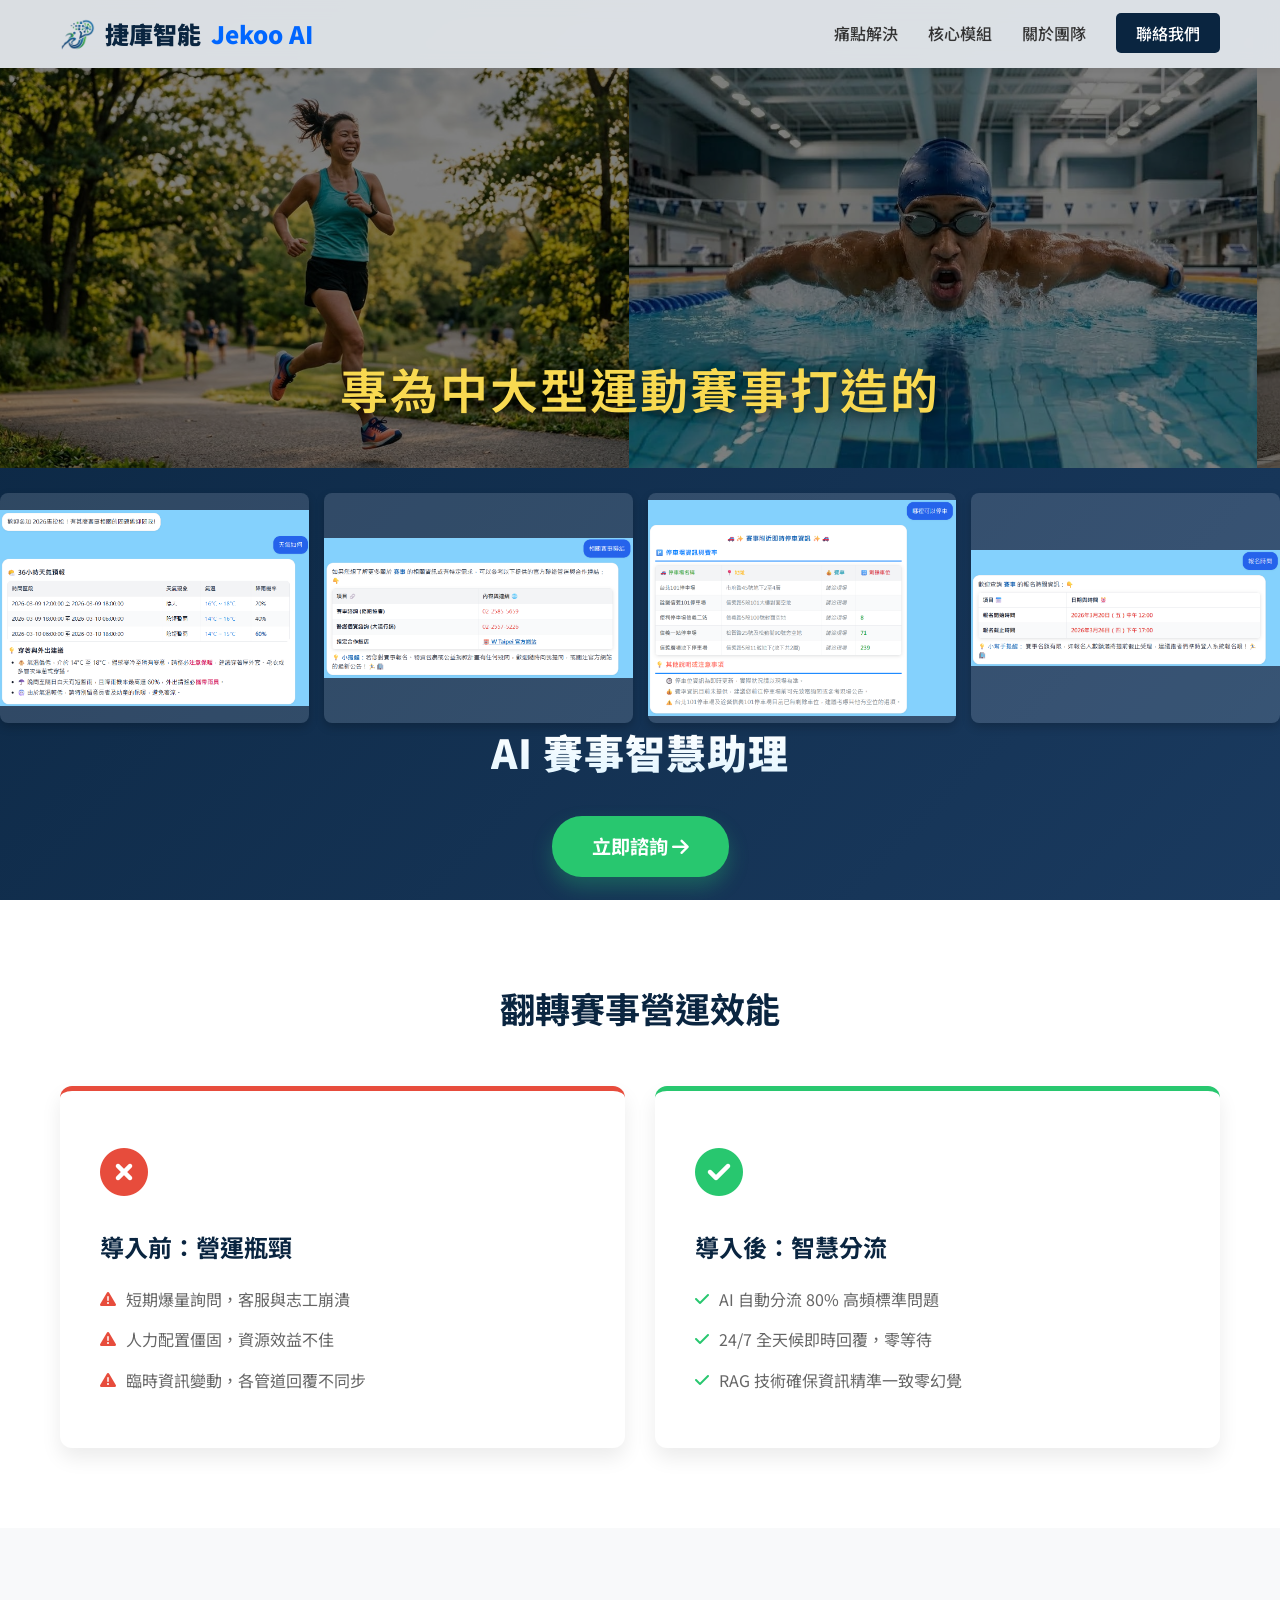
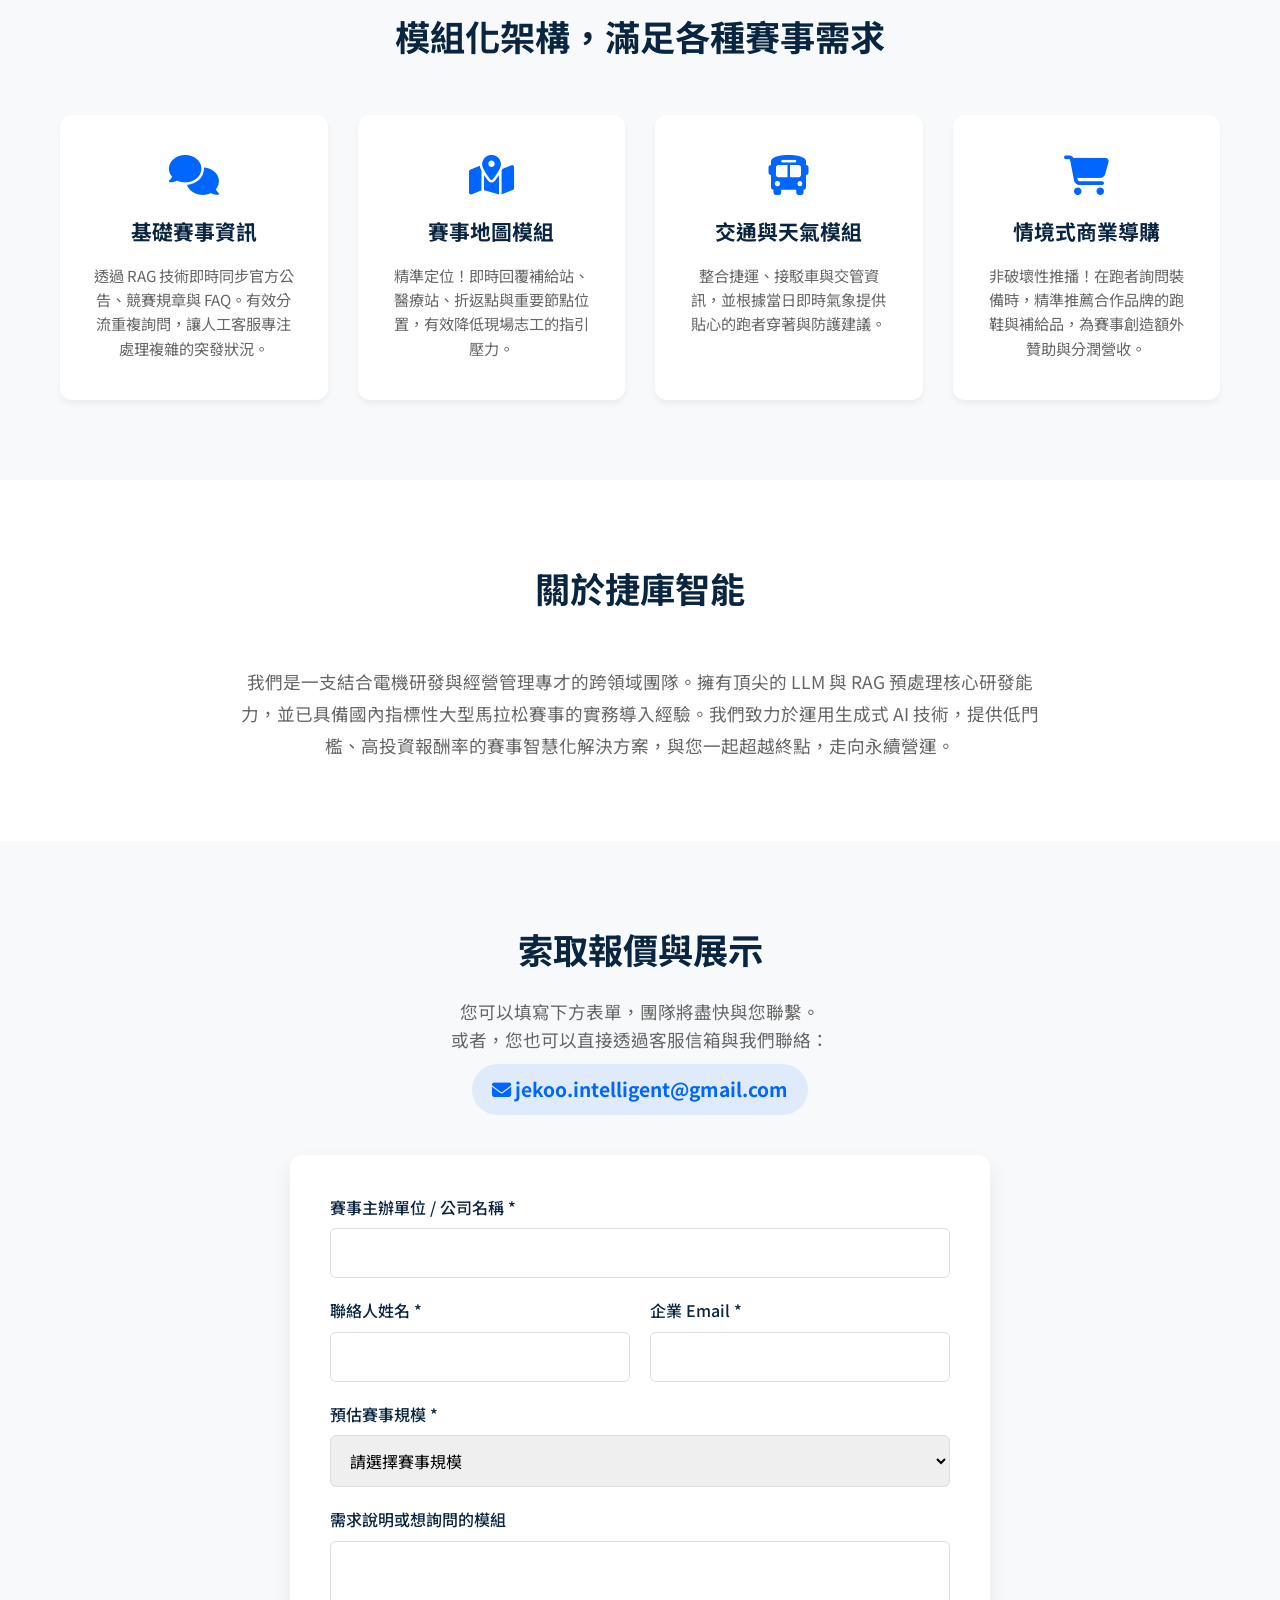
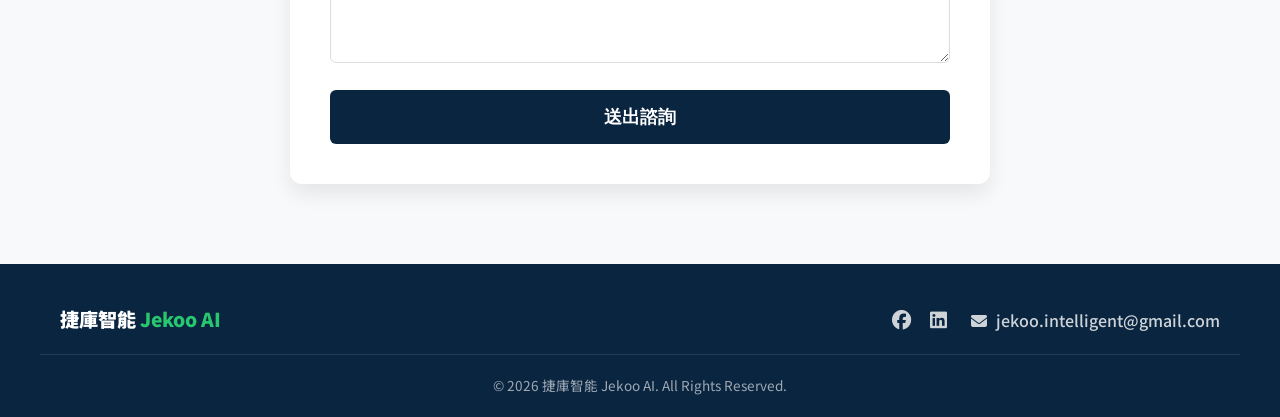
==== index.html @ 1dac4e06 "修改hero介面，把案例圖片合併到hero中" ====
<!DOCTYPE html>
<html lang="zh-TW">
<head>
    <meta charset="UTF-8">
    <meta name="viewport" content="width=device-width, initial-scale=1.0">
    <title>捷庫智能 Jekoo AI | 運動賽事的 AI 智慧客服</title>
    <link href="https://fonts.googleapis.com/css2?family=Noto+Sans+TC:wght@400;500;700;900&display=swap" rel="stylesheet">
    <link rel="stylesheet" href="https://cdnjs.cloudflare.com/ajax/libs/font-awesome/6.4.0/css/all.min.css">
    <link rel="stylesheet" href="style.css">
</head>
<body>

    <nav class="navbar">
        <div class="nav-container">
            <a href="#" class="logo">
                <img src="images/Jekoo_logo.png" class="logo-img">
                捷庫智能 <span>Jekoo AI</span>
            </a>
            <ul class="nav-links">
                <li><a href="#solutions">痛點解決</a></li>
                <li><a href="#features">核心模組</a></li>
                <li><a href="#about">關於團隊</a></li>
                <li><a href="#contact" class="nav-btn">聯絡我們</a></li>
            </ul>
            <div class="hamburger">
                <i class="fas fa-bars"></i>
            </div>
        </div>
    </nav>

    <section class="hero-composite" id="hero">
        <div class="hero-images-top">
            <img src="images/hero_run.png" alt="跑步運動員" class="hero-img">
            <img src="images/hero_swim.png" alt="游泳運動員" class="hero-img">
            <img src="images/hero_bike.png" alt="單車運動員" class="hero-img">
            
            <!-- 新增這個外層 div -->
            <div class="hero-text-overlay">
                <p class="hero-subtitle">專為中大型運動賽事打造的</p>
            </div>
        </div>

        <div class="hero-content">
            <div class="hero-gallery fade-in">
            <div class="hero-item">
                <img src="images/QA_weather.png" alt="天氣截圖" class="full-img" />
            </div>
            <div class="hero-item">
                <img src="images/QA_contact.png" alt="聯絡截圖" class="full-img" />
            </div>
            <div class="hero-item">
                <img src="images/QA_parking.png" alt="停車截圖" class="full-img" />
            </div>
            <div class="hero-item">
                <img src="images/QA_time.png" alt="時間截圖" class="full-img" />
            </div>
            </div>

            <div class="hero-text-main fade-in">
            <h1 class="hero-title">AI 賽事智慧助理</h1>
            </div>

            <a href="#contact" class="cta-btn fade-in"
            >立即諮詢 <i class="fas fa-arrow-right"></i
            ></a>
        </div>
    </section>

    <section class="solutions section-padding" id="solutions">
        <div class="container">
            <h2 class="section-title fade-in">翻轉賽事營運效能</h2>
            <div class="split-layout">
                <div class="solution-card before fade-in">
                    <div class="icon-wrapper"><i class="fas fa-times-circle"></i></div>
                    <h3>導入前：營運瓶頸</h3>
                    <ul>
                        <li><i class="fas fa-exclamation-triangle"></i> 短期爆量詢問，客服與志工崩潰</li>
                        <li><i class="fas fa-exclamation-triangle"></i> 人力配置僵固，資源效益不佳</li>
                        <li><i class="fas fa-exclamation-triangle"></i> 臨時資訊變動，各管道回覆不同步</li>
                    </ul>
                </div>
                <div class="solution-card after fade-in">
                    <div class="icon-wrapper"><i class="fas fa-check-circle"></i></div>
                    <h3>導入後：智慧分流</h3>
                    <ul>
                        <li><i class="fas fa-check"></i> AI 自動分流 80% 高頻標準問題</li>
                        <li><i class="fas fa-check"></i> 24/7 全天候即時回覆，零等待</li>
                        <li><i class="fas fa-check"></i> RAG 技術確保資訊精準一致零幻覺</li>
                    </ul>
                </div>
            </div>
        </div>
    </section>

    <section class="features section-padding bg-light" id="features">
        <div class="container">
            <h2 class="section-title fade-in">模組化架構，滿足各種賽事需求</h2>
            <div class="grid-layout">
                <div class="feature-card fade-in">
                    <i class="fas fa-comments icon-primary"></i>
                    <h3>基礎賽事資訊</h3>
                    <p>透過 RAG 技術即時同步官方公告、競賽規章與 FAQ。有效分流重複詢問，讓人工客服專注處理複雜的突發狀況。</p>
                </div>
                <div class="feature-card fade-in">
                    <i class="fas fa-map-marked-alt icon-primary"></i>
                    <h3>賽事地圖模組</h3>
                    <p>精準定位！即時回覆補給站、醫療站、折返點與重要節點位置，有效降低現場志工的指引壓力。</p>
                </div>
                <div class="feature-card fade-in">
                    <i class="fas fa-bus icon-primary"></i>
                    <h3>交通與天氣模組</h3>
                    <p>整合捷運、接駁車與交管資訊，並根據當日即時氣象提供貼心的跑者穿著與防護建議。</p>
                </div>
                <div class="feature-card fade-in">
                    <i class="fas fa-shopping-cart icon-primary"></i>
                    <h3>情境式商業導購</h3>
                    <p>非破壞性推播！在跑者詢問裝備時，精準推薦合作品牌的跑鞋與補給品，為賽事創造額外贊助與分潤營收。</p>
                </div>
            </div>
        </div>
    </section>

    <section class="about section-padding" id="about">
        <div class="container fade-in text-center">
            <h2 class="section-title">關於捷庫智能</h2>
            <p class="about-text">
                我們是一支結合電機研發與經營管理專才的跨領域團隊。擁有頂尖的 LLM 與 RAG 預處理核心研發能力，並已具備國內指標性大型馬拉松賽事的實務導入經驗。我們致力於運用生成式 AI 技術，提供低門檻、高投資報酬率的賽事智慧化解決方案，與您一起超越終點，走向永續營運。
            </p>
        </div>
    </section>

    <section class="contact section-padding bg-light" id="contact">
        <div class="container fade-in">
            <h2 class="section-title" style="margin-bottom: 20px;">索取報價與展示</h2>
            
            <div class="contact-info text-center">
                <p>您可以填寫下方表單，團隊將盡快與您聯繫。</p>
                <p>或者，您也可以直接透過客服信箱與我們聯絡：<br>
                    <a href="mailto:jekoo.intelligent@gmail.com" class="email-direct-link">
                        <i class="fas fa-envelope"></i> jekoo.intelligent@gmail.com
                    </a>
                </p>
            </div>

            <form id="contact-form" class="b2b-form">
                <div class="form-group">
                    <label for="orgName">賽事主辦單位 / 公司名稱 *</label>
                    <input type="text" id="orgName" name="orgName" required>
                </div>
                <div class="form-row">
                    <div class="form-group half">
                        <label for="contactName">聯絡人姓名 *</label>
                        <input type="text" id="contactName" name="contactName" required>
                    </div>
                    <div class="form-group half">
                        <label for="email">企業 Email *</label>
                        <input type="email" id="email" name="email" required>
                    </div>
                </div>
                <div class="form-group">
                    <label for="eventSize">預估賽事規模 *</label>
                    <select id="eventSize" name="eventSize" required>
                        <option value="" disabled selected>請選擇賽事規模</option>
                        <option value="小型 (3000人以下)">小型 (3000人以下)</option>
                        <option value="中型 (3000 - 10000人)">中型 (3000 - 10000人)</option>
                        <option value="大型 (10000人以上)">大型城市賽事 (10000人以上)</option>
                    </select>
                </div>
                <div class="form-group">
                    <label for="message">需求說明或想詢問的模組</label>
                    <textarea id="message" name="message" rows="4"></textarea>
                </div>
                <button type="submit" class="submit-btn" id="submit-btn">送出諮詢</button>
            </form>
        </div>
    </section>

    <footer>
        <div class="container footer-content">
            <div class="footer-logo">捷庫智能 <span>Jekoo AI</span></div>
            <div class="social-links">
                <a href="#"><i class="fab fa-facebook"></i></a>
                <a href="#"><i class="fab fa-linkedin"></i></a>
                <a href="mailto:jekoo.intelligent@gmail.com" class="footer-email">
                    <i class="fas fa-envelope"></i> jekoo.intelligent@gmail.com
                </a>
            </div>
        </div>
        <div class="copyright">
            <p>&copy; 2026 捷庫智能 Jekoo AI. All Rights Reserved.</p>
        </div>
    </footer>

    <script src="script.js"></script>
</body>
</html>
---- style.css ----
/* 變數宣告：藍色科技感 + 綠色運動/ESG */
:root {
    --primary-blue: #0A2540; /* 穩重的深科技藍 */
    --accent-blue: #0066FF; /* 亮眼科技藍 */
    --primary-green: #28C76F; /* 活力/ESG 綠 */
    --text-dark: #333333;
    --text-gray: #666666;
    --bg-light: #F8F9FA;
    --white: #FFFFFF;
    --shadow-sm: 0 4px 6px rgba(0,0,0,0.05);
    --shadow-md: 0 10px 20px rgba(0,0,0,0.08);
    --transition: all 0.3s ease;
}

/* 基礎設定 */
* {
    margin: 0;
    padding: 0;
    box-sizing: border-box;
}

body {
    font-family: 'Noto Sans TC', sans-serif;
    color: var(--text-dark);
    line-height: 1.6;
    overflow-x: hidden;
}

a {
    text-decoration: none;
    color: inherit;
}

ul {
    list-style: none;
}

.container {
    max-width: 1200px;
    margin: 0 auto;
    padding: 0 20px;
}

.section-padding {
    padding: 80px 0;
}

.bg-light {
    background-color: var(--bg-light);
}

.text-center {
    text-align: center;
}

.section-title {
    text-align: center;
    font-size: 2.2rem;
    color: var(--primary-blue);
    margin-bottom: 50px;
    font-weight: 700;
}

/* 導覽列 (毛玻璃效果) */
.navbar {
    position: fixed;
    top: 0;
    width: 100%;
    z-index: 1000;
    background: rgba(255, 255, 255, 0.85);
    backdrop-filter: blur(10px);
    -webkit-backdrop-filter: blur(10px);
    box-shadow: var(--shadow-sm);
    transition: var(--transition);
}

.nav-container {
    max-width: 1200px;
    margin: 0 auto;
    padding: 15px 20px;
    display: flex;
    justify-content: space-between;
    align-items: center;
}

.logo {
    display: flex;
    align-items: center; /* 垂直置中對齊 */
    gap: 10px; /* 圖片跟文字之間空出 10px 的安全距離 */
    font-size: 1.5rem;
    font-weight: 900;
    color: var(--primary-blue);
}

.logo-img {
    height: 35px; /* 限制高度，你可以根據導覽列的高度自己微調這個數字 */
    width: auto;  /* 寬度設定 auto，圖片才不會變形 */
}

.logo span {
    color: var(--accent-blue);
}

.nav-links {
    display: flex;
    align-items: center;
    gap: 30px;
}

.nav-links a {
    font-weight: 500;
    color: var(--text-dark);
    transition: var(--transition);
}

.nav-links a:hover {
    color: var(--accent-blue);
}

.nav-btn {
    background: var(--primary-blue);
    color: var(--white) !important;
    padding: 8px 20px;
    border-radius: 5px;
    font-weight: 700;
}

.nav-btn:hover {
    background: var(--accent-blue);
    transform: translateY(-2px);
}

.hamburger {
    display: none;
    font-size: 1.5rem;
    cursor: pointer;
    color: var(--primary-blue);
}

/* --- 複合式 Hero 介面 (Hero Composite) --- */
.hero-composite {
  height: 100vh;
  min-height: 800px;
  padding-top: 68px;
  display: flex;
  flex-direction: column;
  background: linear-gradient(135deg, #0A2540 0%, #1A3A5F 100%);
  color: var(--white);
  position: relative;
  overflow: hidden;
}

/* 頂部圖片並排 (新增 position: relative) */
.hero-images-top {
    position: relative;
    display: flex;
    width: 100%;
    height: 400px;
}

.hero-img {
  flex: 1;
  width: 100%;
  height: 400px;
  object-fit: cover;
  object-position: center center;
  display: block;
}

/* 核心修改：增加深色半透明遮罩，讓圖片變暗/透明 */
.hero-images-top::after {
    content: '';
    position: absolute;
    top: 0;
    left: 0;
    width: 100%;
    height: 100%;
    /* 使用深藍色，透明度 0.5 (可依需求調整 0.0 ~ 1.0) */
    background-color: rgba(0, 0, 0, 0.5); 
    z-index: 1; /* 蓋在圖片上面 */
}

/* 1. 黃色子標題 (修改定位方式) */
/* 簡化 subtitle 的樣式，不需要再寫定位座標 */
.hero-subtitle {
    color: #F8D951;
    font-size: 3rem;
    font-weight: 600;
    letter-spacing: 2px;
    margin: 0;
    white-space: nowrap;
    text-shadow: 0 2px 15px rgba(0, 0, 0, 0.9);
    /* 這裡不需要寫 top, left 或 transform 了！ */
}

/* 新增：這個層會鋪滿整個圖片區域，並負責把內容置中 */
.hero-text-overlay {
    position: absolute;
    top: 30%;
    left: 0;
    width: 100%;
    height: 100%;
    display: flex;           /* 使用 Flexbox */
    justify-content: center; /* 水平置中 (以全文字為中心) */
    align-items: center;     /* 垂直置中 */
    z-index: 10;
    pointer-events: none;    /* 讓滑鼠點擊可以穿透文字層，不影響圖片 */
}

/* 文字內容區 (移除 top padding，因為 subtitle 移走了) */
.hero-content {
  flex: 1;
  display: flex;
  flex-direction: column;
  align-items: center;
  text-align: center;
  padding: 5px 0 5px;
}

/* 2. 四張功能截圖卡片 */
.hero-gallery {
  display: flex;
  gap: 15px;
  padding-top: 20px;
  margin-bottom: 5px;
  max-width: 100%;
}

.hero-item {
  background: rgba(232, 240, 255, 0.15);
  border-radius: 8px;
  padding: 0px;
  box-shadow: 0 4px 10px rgba(0, 0, 0, 0.2);
  display: flex;
  justify-content: center;
  align-items: center;
  height: 230px;
  width: 100%;
}

.full-img {
  max-width: 100%;
  max-height: 100%;
  object-fit: contain;
  display: block;
}

/* 3. 大標題與爆炸框 */
.hero-text-main {
  position: relative;
  margin-bottom: 20px;
  padding: 0 50px;
}

/* 大漸層標題 */
.hero-title {
  font-size: 2.5rem;
  line-height: 1.2;
  font-weight: 900;
  position: relative;
  z-index: 2;
  padding-bottom: 20px;

  background: linear-gradient(180deg, #FFFFFF 0%, #D8F2FF 100%);
  -webkit-background-clip: text;
  -webkit-text-fill-color: transparent;

  letter-spacing: 1px;
}

/* 4. CTA 按鈕 */
.cta-btn {
  background: var(--primary-green, #28C76F);
  color: var(--white, #ffffff) !important;
  padding: 15px 40px;
  font-size: 1.2rem;
  font-weight: 700;
  border-radius: 30px;
  box-shadow: 0 10px 20px rgba(40, 199, 111, 0.3);
  transition: all 0.3s ease;
  display: inline-block;
  text-decoration: none;
  z-index: 3;
  position: relative;
}

.cta-btn:hover {
  background: #21a55c;
  transform: translateY(-3px);
  box-shadow: 0 12px 25px rgba(40, 199, 111, 0.5);
}

/* 📱 手機版 RWD 排版 */
@media (max-width: 768px) {
  .hero-title {
    font-size: 2.2rem;
  }
  .hero-subtitle {
    font-size: 1.1rem;
    /* 手機版可能需要調整定位或寬度，視情況而定 */
  }

  .hero-gallery {
    flex-direction: column;
    gap: 20px;
  }
}

/* 解決方案 Split Layout */
.split-layout {
    display: flex;
    gap: 30px;
}

.solution-card {
    flex: 1;
    background: var(--white);
    padding: 40px;
    border-radius: 12px;
    box-shadow: var(--shadow-md);
    position: relative;
    overflow: hidden;
}

.solution-card.before {
    border-top: 5px solid #E74C3C;
}

.solution-card.after {
    border-top: 5px solid var(--primary-green);
}

.icon-wrapper {
    font-size: 3rem;
    margin-bottom: 20px;
}

.before .icon-wrapper { color: #E74C3C; }
.after .icon-wrapper { color: var(--primary-green); }

.solution-card h3 {
    font-size: 1.5rem;
    margin-bottom: 20px;
    color: var(--primary-blue);
}

.solution-card ul li {
    margin-bottom: 15px;
    display: flex;
    align-items: flex-start;
    gap: 10px;
    color: var(--text-gray);
}

.before ul li i { color: #E74C3C; margin-top: 4px; }
.after ul li i { color: var(--primary-green); margin-top: 4px; }

/* 核心模組 Grid Layout */
.grid-layout {
    display: grid;
    grid-template-columns: repeat(auto-fit, minmax(250px, 1fr));
    gap: 30px;
}

.feature-card {
    background: var(--white);
    padding: 40px 30px;
    border-radius: 12px;
    box-shadow: var(--shadow-sm);
    transition: var(--transition);
    text-align: center;
}

.feature-card:hover {
    transform: translateY(-10px);
    box-shadow: var(--shadow-md);
}

.icon-primary {
    font-size: 2.5rem;
    color: var(--accent-blue);
    margin-bottom: 20px;
}

.feature-card h3 {
    font-size: 1.3rem;
    margin-bottom: 15px;
    color: var(--primary-blue);
}

.feature-card p {
    color: var(--text-gray);
    font-size: 0.95rem;
}

/* 關於我們 */
.about-text {
    max-width: 800px;
    margin: 0 auto;
    font-size: 1.1rem;
    color: var(--text-gray);
    line-height: 1.8;
}

/* 聯絡表單 */
.b2b-form {
    max-width: 700px;
    margin: 0 auto;
    background: var(--white);
    padding: 40px;
    border-radius: 12px;
    box-shadow: var(--shadow-md);
}

.form-row {
    display: flex;
    gap: 20px;
}

.form-group {
    margin-bottom: 20px;
    width: 100%;
}

.form-group.half {
    width: 50%;
}

label {
    display: block;
    margin-bottom: 8px;
    font-weight: 500;
    color: var(--primary-blue);
}

input, select, textarea {
    width: 100%;
    padding: 12px 15px;
    border: 1px solid #ddd;
    border-radius: 6px;
    font-family: inherit;
    font-size: 1rem;
    transition: var(--transition);
}

input:focus, select:focus, textarea:focus {
    outline: none;
    border-color: var(--accent-blue);
    box-shadow: 0 0 0 3px rgba(0, 102, 255, 0.1);
}

.submit-btn {
    width: 100%;
    background: var(--primary-blue);
    color: var(--white);
    border: none;
    padding: 15px;
    font-size: 1.1rem;
    font-weight: 700;
    border-radius: 6px;
    cursor: pointer;
    transition: var(--transition);
}

.submit-btn:hover {
    background: var(--accent-blue);
}

/* 頁尾 */
footer {
    background: var(--primary-blue);
    color: var(--white);
    padding: 40px 0 20px;
}

.footer-content {
    display: flex;
    justify-content: space-between;
    align-items: center;
    border-bottom: 1px solid rgba(255,255,255,0.1);
    padding-bottom: 20px;
    margin-bottom: 20px;
}

.footer-logo {
    font-size: 1.2rem;
    font-weight: 900;
}

.footer-logo span {
    color: var(--primary-green);
}

.social-links a {
    color: var(--white);
    font-size: 1.2rem;
    margin-left: 15px;
    opacity: 0.8;
    transition: var(--transition);
}

.social-links a:hover {
    opacity: 1;
    color: var(--primary-green);
}

.copyright {
    text-align: center;
    font-size: 0.85rem;
    opacity: 0.6;
}

/* 動畫基礎 Classes */
.fade-in {
    opacity: 0;
    transform: translateY(30px);
    transition: opacity 0.8s ease-out, transform 0.8s ease-out;
}

.fade-in.visible {
    opacity: 1;
    transform: translateY(0);
}

/* RWD 響應式設計 */
@media (max-width: 768px) {
    .nav-links {
        display: none; /* 手機版暫時隱藏，實務上可做下拉選單 */
    }
    
    .hamburger {
        display: block;
    }

    .hero-content h1 {
        font-size: 2.2rem;
    }

    .split-layout {
        flex-direction: column;
    }

    .form-row {
        flex-direction: column;
        gap: 0;
    }

    .form-group.half {
        width: 100%;
    }
}
/* 聯絡資訊與信箱連結樣式 */
.contact-info {
    margin-bottom: 40px;
    color: var(--text-gray);
    font-size: 1.1rem;
}

.email-direct-link {
    display: inline-block;
    margin-top: 10px;
    font-size: 1.2rem;
    font-weight: 700;
    color: var(--accent-blue);
    background: rgba(0, 102, 255, 0.1);
    padding: 10px 20px;
    border-radius: 30px;
    transition: var(--transition);
}

.email-direct-link:hover {
    background: var(--accent-blue);
    color: var(--white);
    transform: translateY(-2px);
    box-shadow: 0 5px 15px rgba(0, 102, 255, 0.2);
}

.footer-email {
    font-size: 1rem !important;
    font-weight: 500;
    margin-left: 20px !important;
}

.footer-email i {
    margin-right: 5px;
}
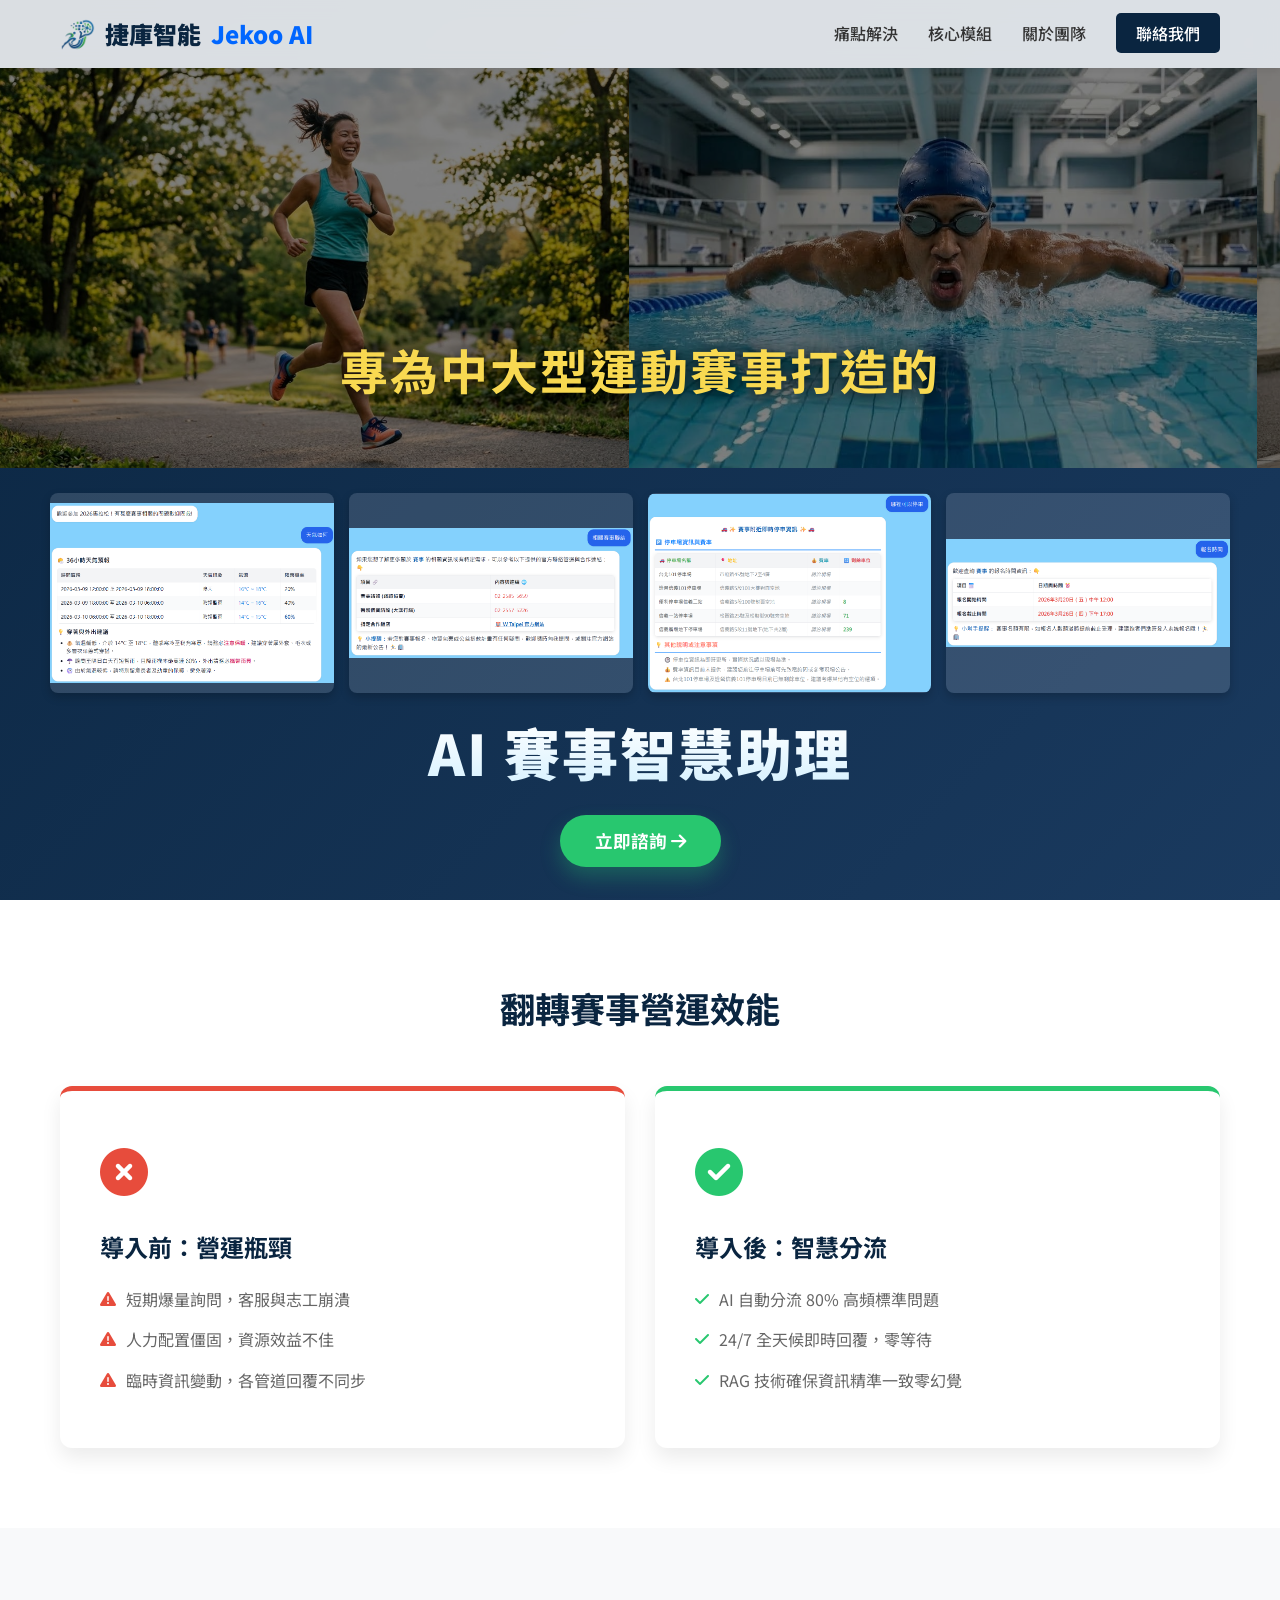
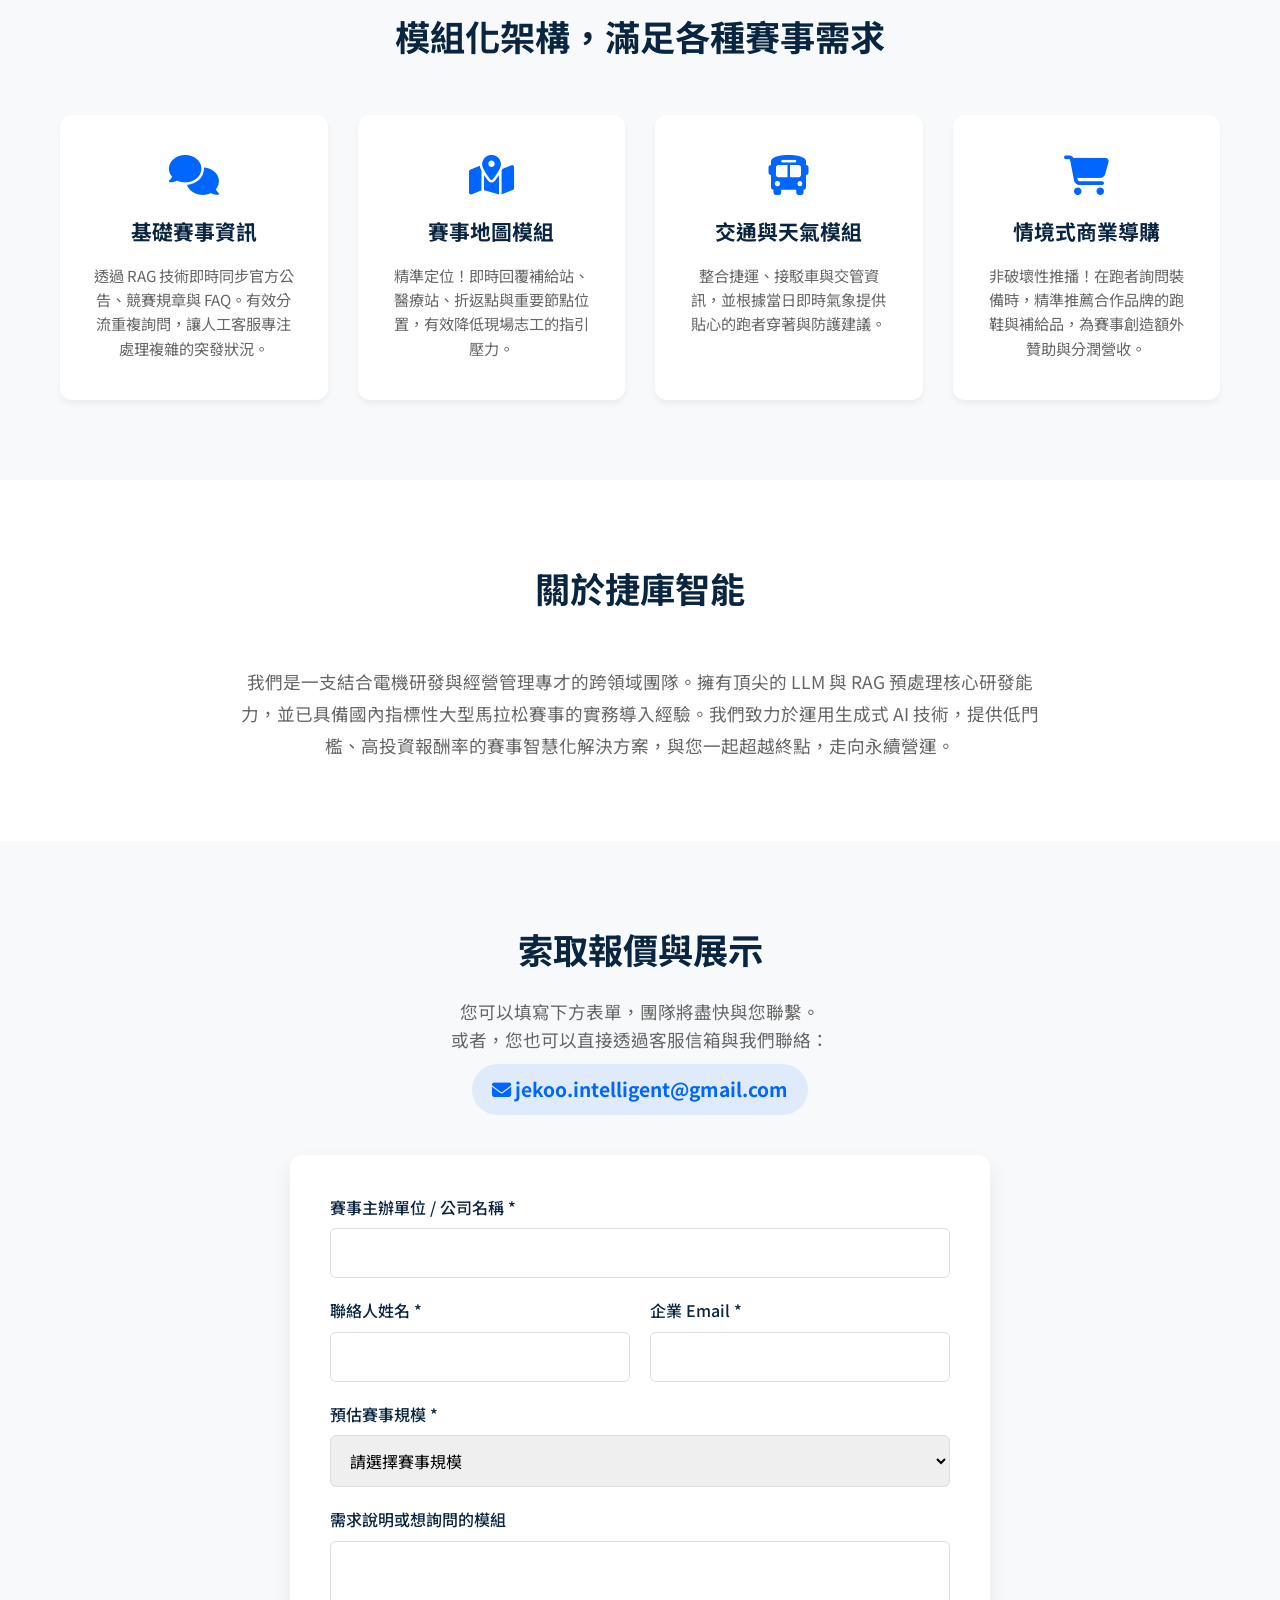
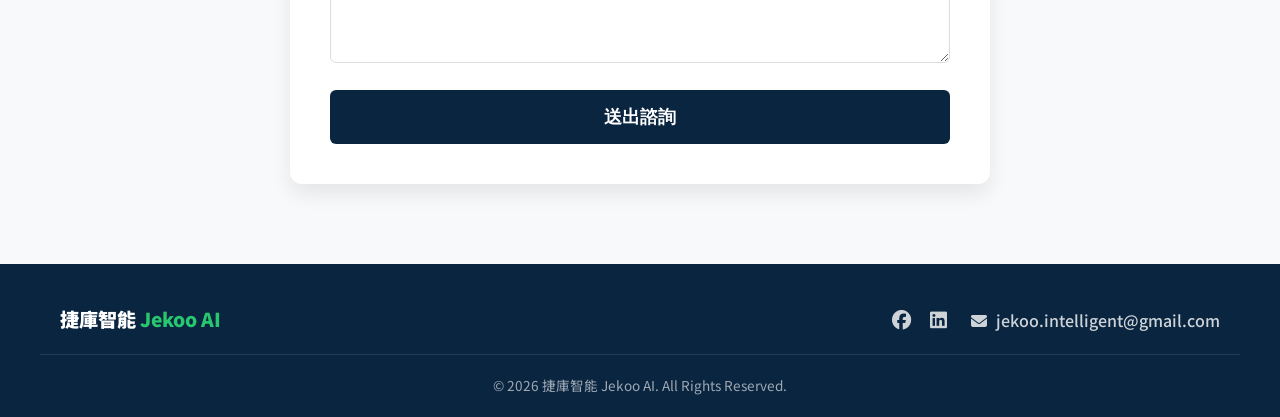
==== commit 96215806: "修改半視窗或手機時hero的顯示效果，漢堡選單的功能和樣式，添加回到最頂部的按鈕" ====
--- a/index.html
+++ b/index.html
@@ -191,6 +191,11 @@
         </div>
     </footer>
 
+    <!-- 回到頂部按鈕 -->
+    <div id="back-to-top" class="back-to-top">
+        <i class="fas fa-chevron-up"></i>
+    </div>
+
     <script src="script.js"></script>
 </body>
 </html>
--- a/style.css
+++ b/style.css
@@ -137,17 +137,45 @@
     color: var(--primary-blue);
 }
 
+@media (max-width: 768px) {
+    /* 讓選單預設隱藏，並定位在導覽列下方 */
+    .nav-links {
+        display: none; /* 預設隱藏 */
+        flex-direction: column;
+        position: absolute;
+        top: 68px; /* navbar 的高度 */
+        left: 0;
+        width: 100%;
+        background: rgba(255, 255, 255, 0.95);
+        backdrop-filter: blur(10px);
+        padding: 20px 0;
+        box-shadow: 0 10px 15px rgba(0,0,0,0.1);
+        gap: 20px;
+        text-align: center;
+    }
+
+    /* 當 JS 加入 .active 類別時顯示選單 */
+    .nav-links.active {
+        display: flex;
+    }
+
+    .nav-btn {
+        width: 80%; /* 讓按鈕在手機版寬一點 */
+        margin: 0 auto;
+    }
+}
+
 /* --- 複合式 Hero 介面 (Hero Composite) --- */
 .hero-composite {
-  height: 100vh;
-  min-height: 800px;
-  padding-top: 68px;
-  display: flex;
-  flex-direction: column;
-  background: linear-gradient(135deg, #0A2540 0%, #1A3A5F 100%);
-  color: var(--white);
-  position: relative;
-  overflow: hidden;
+    /* 改用 min-height 而非固定 height，讓內容多時可以撐開 */
+    min-height: 100vh; 
+    display: flex;
+    flex-direction: column;
+    background: linear-gradient(135deg, #0A2540 0%, #1A3A5F 100%);
+    color: var(--white);
+    position: relative;
+    overflow: hidden;
+    padding-top: 68px; /* 避開 navbar */
 }
 
 /* 頂部圖片並排 (新增 position: relative) */
@@ -155,16 +183,16 @@
     position: relative;
     display: flex;
     width: 100%;
-    height: 400px;
+    height: 400px; /* 預設高度 */
+    transition: height 0.3s ease;
 }
 
 .hero-img {
-  flex: 1;
-  width: 100%;
-  height: 400px;
-  object-fit: cover;
-  object-position: center center;
-  display: block;
+    flex: 1;
+    width: 100%;
+    height: 100%;
+    object-fit: cover;
+    object-position: center center;
 }
 
 /* 核心修改：增加深色半透明遮罩，讓圖片變暗/透明 */
@@ -184,27 +212,33 @@
 /* 簡化 subtitle 的樣式，不需要再寫定位座標 */
 .hero-subtitle {
     color: #F8D951;
-    font-size: 3rem;
-    font-weight: 600;
+    font-size: 3rem; /* 這是大螢幕尺寸 */
+    font-weight: 700;
     letter-spacing: 2px;
     margin: 0;
-    white-space: nowrap;
+    text-align: center;
     text-shadow: 0 2px 15px rgba(0, 0, 0, 0.9);
-    /* 這裡不需要寫 top, left 或 transform 了！ */
-}
-
-/* 新增：這個層會鋪滿整個圖片區域，並負責把內容置中 */
+}
+
+/* 2. 文字疊加層修正：使用 Flex 置中，並解決手機重疊問題 */
+/* --- 修正 .hero-text-overlay 定位 --- */
 .hero-text-overlay {
     position: absolute;
-    top: 30%;
+    top: 0;
     left: 0;
     width: 100%;
     height: 100%;
-    display: flex;           /* 使用 Flexbox */
-    justify-content: center; /* 水平置中 (以全文字為中心) */
-    align-items: center;     /* 垂直置中 */
+    display: flex;
+    justify-content: center; 
+    /* 1. 將垂直對齊改為靠下 */
+    align-items: flex-end; 
+    /* 2. 透過 padding-bottom 控制距離底部的距離 */
+    /* 這裡使用百分比 (例如 10% ~ 15%)，可以確保在不同高度的螢幕下，文字都約在下方 1/3 處 */
+    padding-bottom: 60px; 
     z-index: 10;
-    pointer-events: none;    /* 讓滑鼠點擊可以穿透文字層，不影響圖片 */
+    pointer-events: none;
+    padding-left: 20px;
+    padding-right: 20px;
 }
 
 /* 文字內容區 (移除 top padding，因為 subtitle 移走了) */
@@ -219,69 +253,82 @@
 
 /* 2. 四張功能截圖卡片 */
 .hero-gallery {
-  display: flex;
-  gap: 15px;
-  padding-top: 20px;
-  margin-bottom: 5px;
-  max-width: 100%;
+    display: flex;
+    /* 核心修改：允許換行 */
+    flex-wrap: wrap; 
+    justify-content: center; /* 換行後依然置中 */
+    gap: 15px;
+    padding: 20px 10px 0;
+    margin-bottom: 5px;
+    width: 100%;
+    max-width: 1200px; /* 限制最大寬度防止在大螢幕拉得太開 */
 }
 
 .hero-item {
-  background: rgba(232, 240, 255, 0.15);
-  border-radius: 8px;
-  padding: 0px;
-  box-shadow: 0 4px 10px rgba(0, 0, 0, 0.2);
-  display: flex;
-  justify-content: center;
-  align-items: center;
-  height: 230px;
-  width: 100%;
-}
+    background: rgba(232, 240, 255, 0.15);
+    border-radius: 8px;
+    box-shadow: 0 4px 10px rgba(0, 0, 0, 0.2);
+    display: flex;
+    justify-content: center;
+    align-items: center;
+    
+    /* 核心修改：設定彈性寬度 */
+    /* 在大螢幕（4張並排）大約佔 23% (扣除 gap) */
+    /* flex-grow: 1 讓它自動填滿剩餘空間，flex-basis 設定基礎寬度 */
+    flex: 1 1 calc(25% - 20px); 
+    min-width: 200px; /* 寬度低於 200px 就會自動換行 */
+    height: 200px; /* 稍微縮小高度，避免手機版太長 */
+    overflow: hidden;
+}
+
 
 .full-img {
-  max-width: 100%;
-  max-height: 100%;
-  object-fit: contain;
-  display: block;
+    width: 100%;
+    height: 100%;
+    /* 建議使用 cover 讓截圖填滿卡片，或者 contain 保持完整比例 */
+    object-fit: contain; 
+    display: block;
 }
 
 /* 3. 大標題與爆炸框 */
 .hero-text-main {
-  position: relative;
-  margin-bottom: 20px;
-  padding: 0 50px;
+    position: relative;
+    margin-top: 20px; /* 增加與上方卡片的間距 */
+    margin-bottom: 30px;
+    padding: 0 20px; /* 減少左右內距，讓文字有更多發揮空間 */
+    width: 100%;
 }
 
 /* 大漸層標題 */
 .hero-title {
-  font-size: 2.5rem;
-  line-height: 1.2;
-  font-weight: 900;
-  position: relative;
-  z-index: 2;
-  padding-bottom: 20px;
-
-  background: linear-gradient(180deg, #FFFFFF 0%, #D8F2FF 100%);
-  -webkit-background-clip: text;
-  -webkit-text-fill-color: transparent;
-
-  letter-spacing: 1px;
+    font-size: 3.5rem; /* 大螢幕可以稍微再放大一點更有張力 */
+    line-height: 1.2;
+    font-weight: 900;
+    margin: 0 auto;
+    
+    /* 漸層效果保持 */
+    background: linear-gradient(180deg, #FFFFFF 0%, #D8F2FF 100%);
+    -webkit-background-clip: text;
+    -webkit-text-fill-color: transparent;
+    letter-spacing: 2px;
 }
 
 /* 4. CTA 按鈕 */
 .cta-btn {
-  background: var(--primary-green, #28C76F);
-  color: var(--white, #ffffff) !important;
-  padding: 15px 40px;
-  font-size: 1.2rem;
-  font-weight: 700;
-  border-radius: 30px;
-  box-shadow: 0 10px 20px rgba(40, 199, 111, 0.3);
-  transition: all 0.3s ease;
-  display: inline-block;
-  text-decoration: none;
-  z-index: 3;
-  position: relative;
+    background: var(--primary-green);
+    color: var(--white) !important;
+    padding: 12px 35px; /* 稍微縮減 padding */
+    font-size: 1.1rem;
+    font-weight: 700;
+    border-radius: 30px;
+    box-shadow: 0 10px 20px rgba(40, 199, 111, 0.3);
+    transition: var(--transition);
+    display: inline-block;
+    z-index: 3;
+    
+    /* 確保在窄螢幕不會寬度溢出 */
+    max-width: 90%; 
+    text-align: center;
 }
 
 .cta-btn:hover {
@@ -292,19 +339,48 @@
 
 /* 📱 手機版 RWD 排版 */
 @media (max-width: 768px) {
-  .hero-title {
-    font-size: 2.2rem;
-  }
-  .hero-subtitle {
-    font-size: 1.1rem;
-    /* 手機版可能需要調整定位或寬度，視情況而定 */
-  }
-
-  .hero-gallery {
-    flex-direction: column;
-    gap: 20px;
-  }
-}
+
+    .hero-images-top {
+        height: 250px; 
+    }
+
+    .hero-text-main {
+        margin-top: 15px;
+        margin-bottom: 20px;
+    }
+
+    .hero-title {
+        font-size: 2.2rem;
+    }
+
+    .hero-subtitle {
+        font-size: 1.5rem; /* 手機版縮小，才不會超出圖片範圍 */
+        white-space: normal; /* 允許自動換行，避免太長切掉 */
+        line-height: 1.4;
+    }
+
+    .hero-text-overlay {
+        /* 手機版圖片較矮，間距也要跟著縮小，才不會擠到中間 */
+        padding-bottom: 30px; 
+    }
+
+    .hero-gallery {
+        flex-direction: column;
+        gap: 20px;
+    }
+
+    .hero-item {
+        /* 極窄螢幕改為一排一個 */
+        flex: 1 1 100%; 
+    }
+
+    .cta-btn {
+        padding: 10px 25px;
+        font-size: 1rem;
+        width: 80%; /* 手機版按鈕可以寬一點比較好點擊 */
+    }
+}
+
 
 /* 解決方案 Split Layout */
 .split-layout {
@@ -583,4 +659,50 @@
 
 .footer-email i {
     margin-right: 5px;
+}
+
+/* --- 回到頂部按鈕樣式 --- */
+.back-to-top {
+    position: fixed;
+    bottom: 30px;
+    right: 30px;
+    width: 50px;
+    height: 50px;
+    background: var(--accent-blue);
+    color: var(--white);
+    border-radius: 50%;
+    display: flex;
+    justify-content: center;
+    align-items: center;
+    cursor: pointer;
+    box-shadow: var(--shadow-md);
+    z-index: 1000;
+    
+    /* 動態效果 */
+    opacity: 0;
+    visibility: hidden;
+    transform: translateY(20px); /* 讓它有一點從下面浮上來的感覺 */
+    transition: all 0.3s ease; /* 控制出現的動畫速度 */
+    z-index: 1000;
+}
+
+.back-to-top.show {
+    opacity: 1;
+    visibility: visible;
+    transform: translateY(0);
+}
+
+.back-to-top:hover {
+    background: var(--primary-blue);
+    transform: translateY(-5px);
+}
+
+/* 手機版稍微縮小，避免擋到內容 */
+@media (max-width: 768px) {
+    .back-to-top {
+        bottom: 20px;
+        right: 20px;
+        width: 40px;
+        height: 40px;
+    }
 }
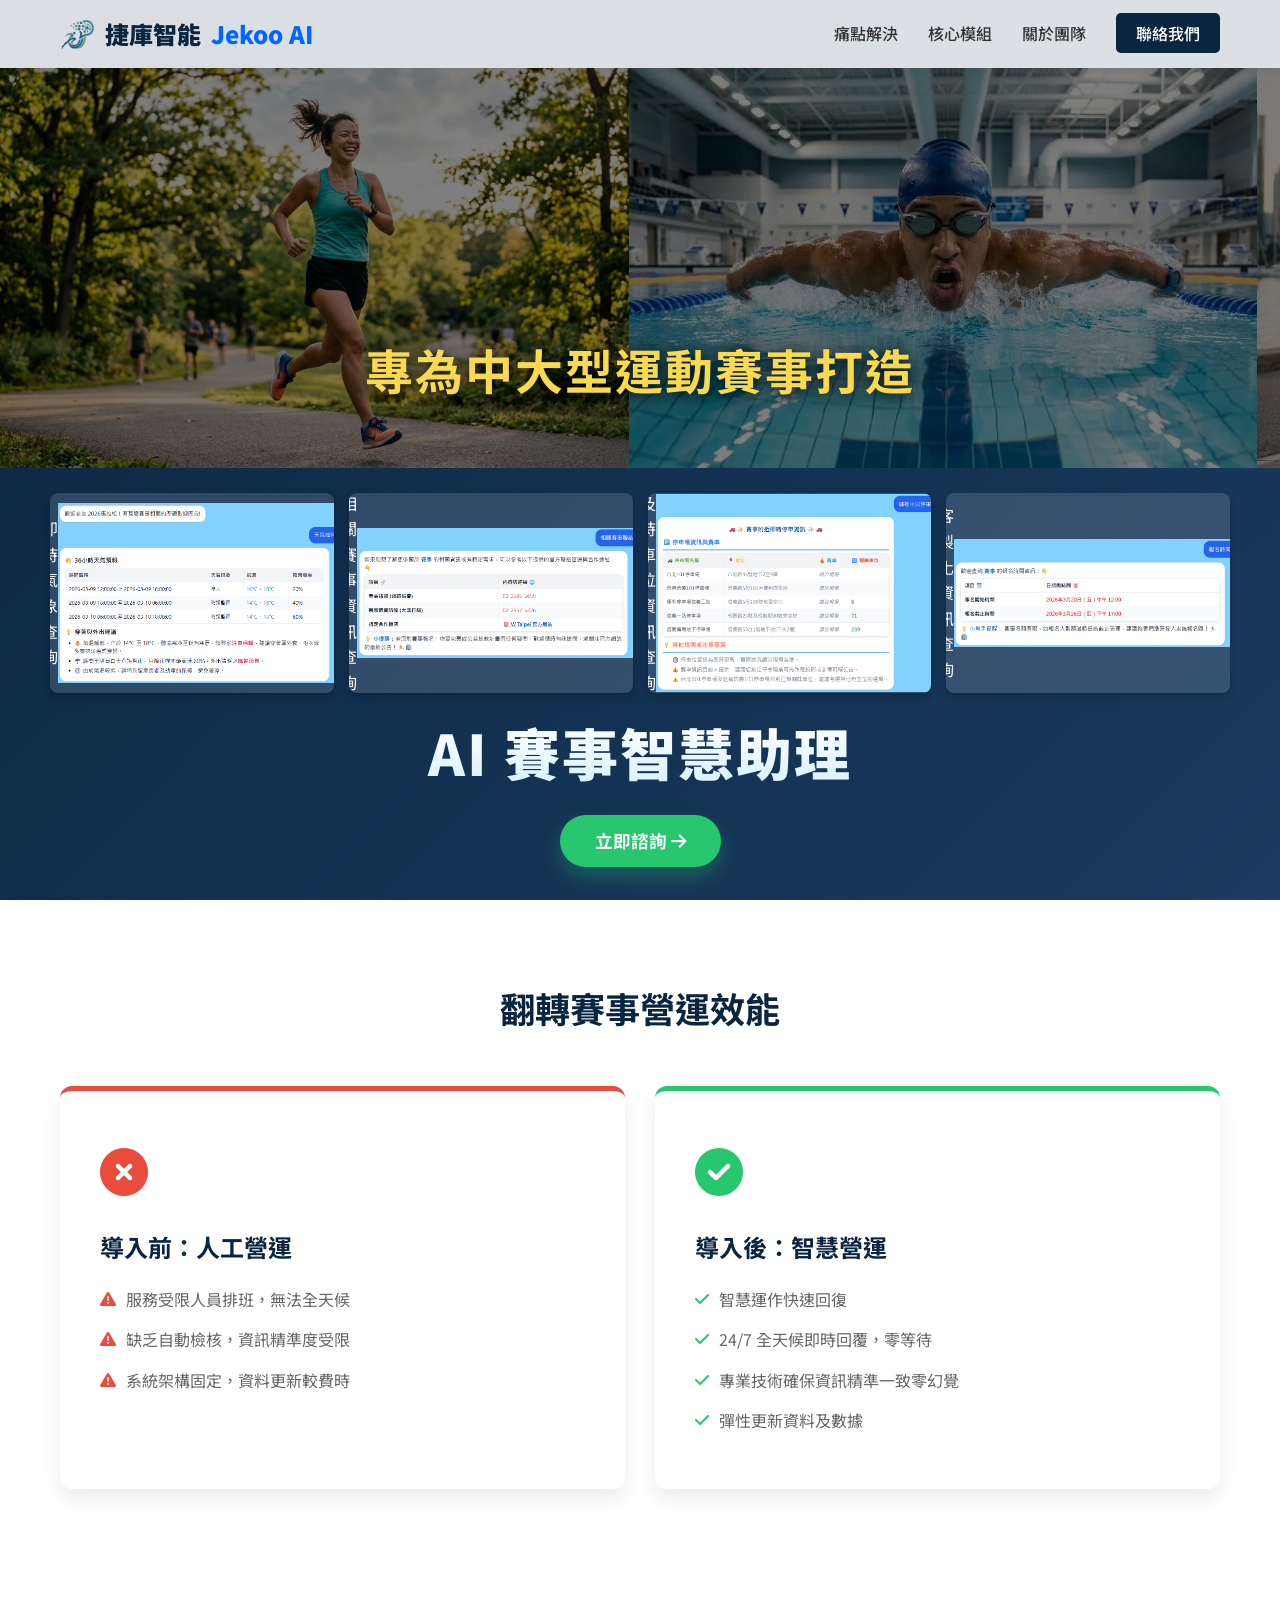
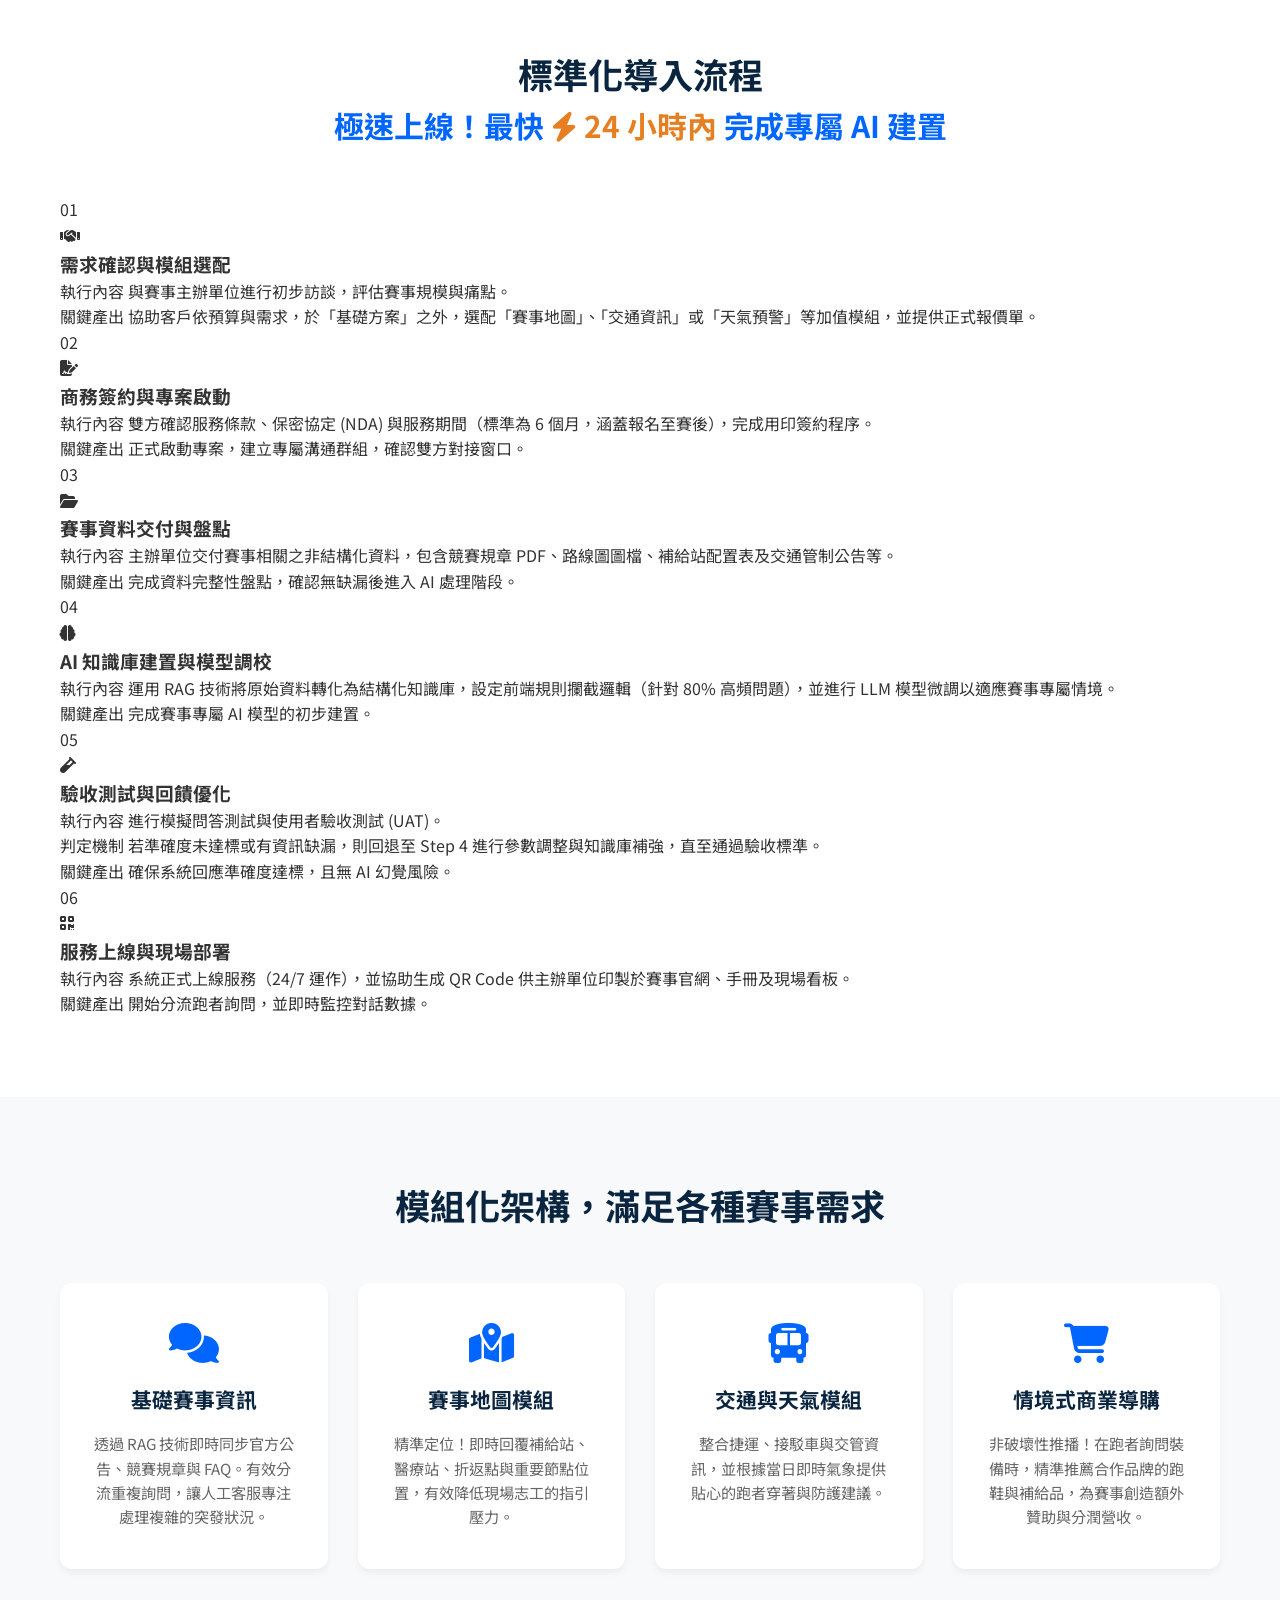
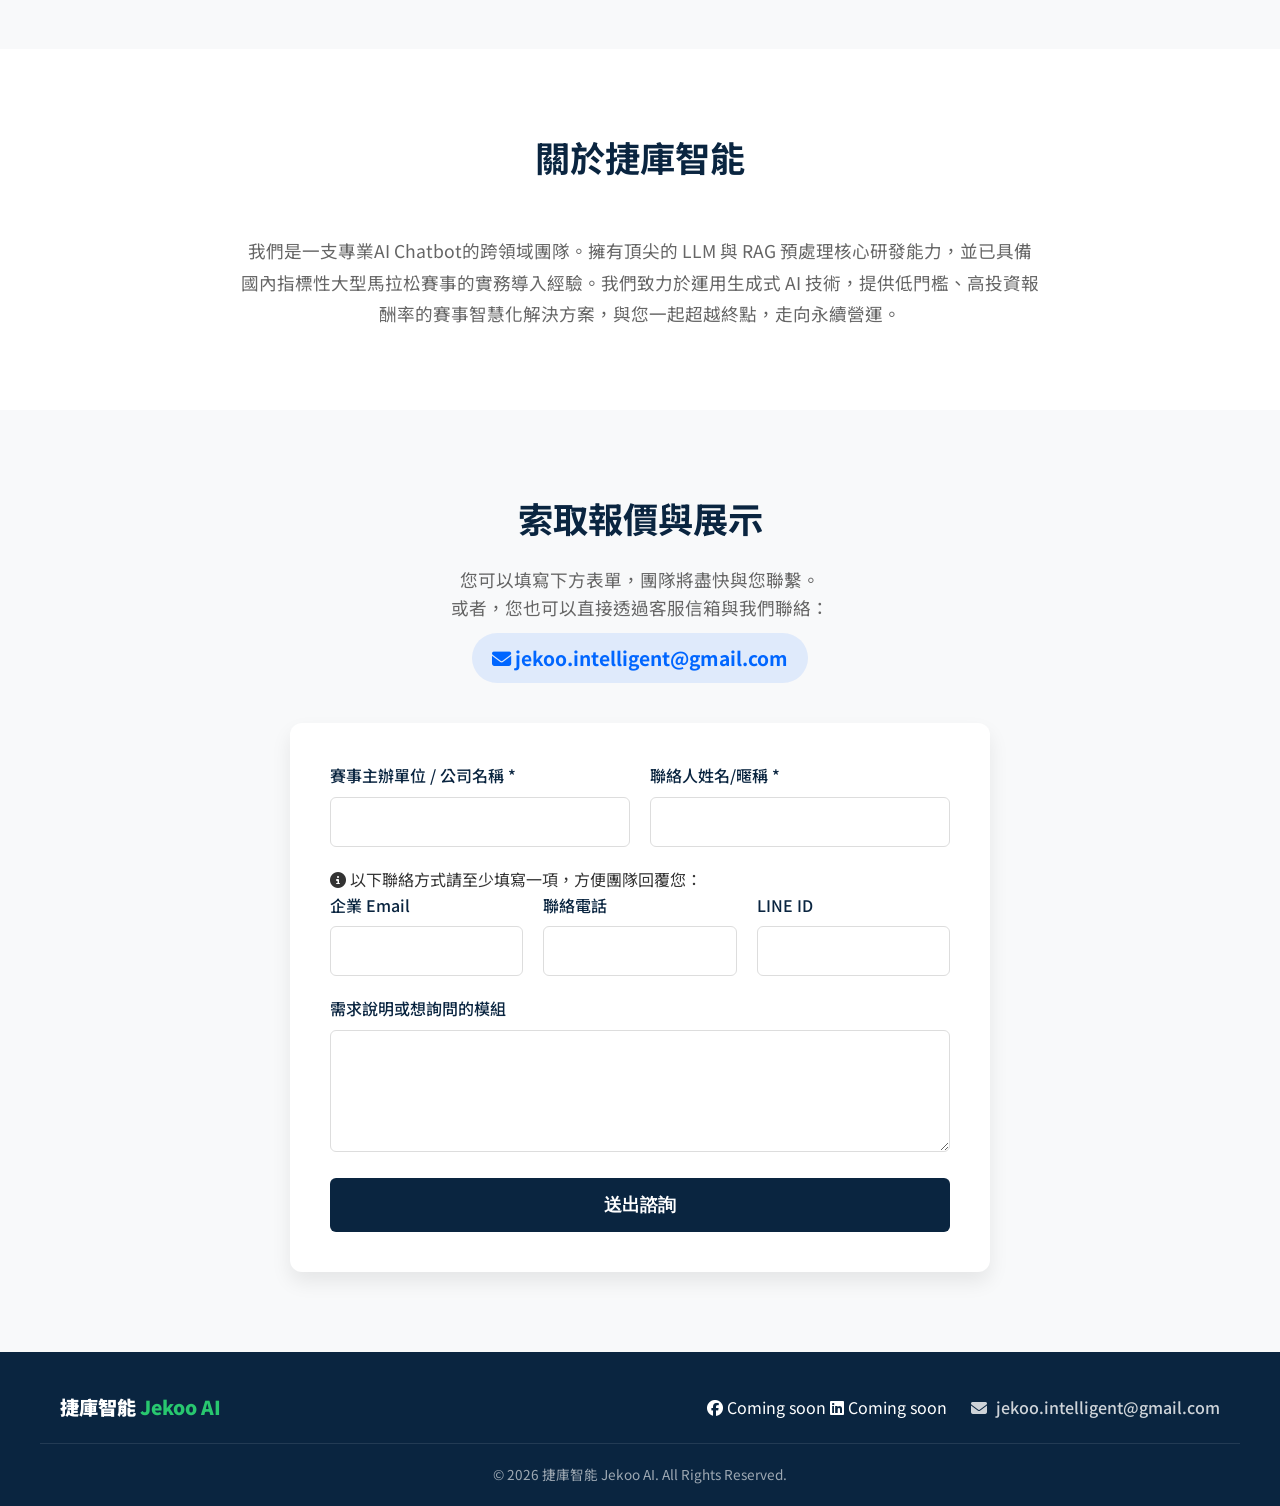
==== commit 6267b049: "Update index.html 新增 1.標準化導入流程 2.修改表單填寫 3.將功能截圖變成跑馬燈 4.修改facebool 和 linkedin icon" ====
--- a/index.html
+++ b/index.html
@@ -36,24 +36,36 @@
             
             <!-- 新增這個外層 div -->
             <div class="hero-text-overlay">
-                <p class="hero-subtitle">專為中大型運動賽事打造的</p>
+                <p class="hero-subtitle">專為中大型運動賽事打造</p>
             </div>
         </div>
 
         <div class="hero-content">
             <div class="hero-gallery fade-in">
-            <div class="hero-item">
-                <img src="images/QA_weather.png" alt="天氣截圖" class="full-img" />
-            </div>
-            <div class="hero-item">
-                <img src="images/QA_contact.png" alt="聯絡截圖" class="full-img" />
-            </div>
-            <div class="hero-item">
-                <img src="images/QA_parking.png" alt="停車截圖" class="full-img" />
-            </div>
-            <div class="hero-item">
-                <img src="images/QA_time.png" alt="時間截圖" class="full-img" />
-            </div>
+                <div class="hero-item">
+                    <div class="qa-caption-box">
+                        <p class="qa-caption-text">即時氣象查詢</p>
+                    </div>
+                    <img src="images/QA_weather.png" alt="天氣截圖" class="full-img" />
+                </div>
+                <div class="hero-item">
+                    <div class="qa-caption-box">
+                        <p class="qa-caption-text">相關賽事資訊查詢</p>
+                    </div>
+                    <img src="images/QA_contact.png" alt="聯絡截圖" class="full-img" />
+                </div>
+                <div class="hero-item">
+                    <div class="qa-caption-box">
+                        <p class="qa-caption-text">及時車位資訊查詢</p>
+                    </div>
+                    <img src="images/QA_parking.png" alt="停車截圖" class="full-img" />
+                </div>
+                <div class="hero-item">
+                    <div class="qa-caption-box">
+                        <p class="qa-caption-text">客製化資訊查詢</p>
+                    </div>
+                    <img src="images/QA_time.png" alt="時間截圖" class="full-img" />
+                </div>
             </div>
 
             <div class="hero-text-main fade-in">
@@ -72,21 +84,93 @@
             <div class="split-layout">
                 <div class="solution-card before fade-in">
                     <div class="icon-wrapper"><i class="fas fa-times-circle"></i></div>
-                    <h3>導入前：營運瓶頸</h3>
+                    <h3>導入前：人工營運</h3>
                     <ul>
-                        <li><i class="fas fa-exclamation-triangle"></i> 短期爆量詢問，客服與志工崩潰</li>
-                        <li><i class="fas fa-exclamation-triangle"></i> 人力配置僵固，資源效益不佳</li>
-                        <li><i class="fas fa-exclamation-triangle"></i> 臨時資訊變動，各管道回覆不同步</li>
+                        <li><i class="fas fa-exclamation-triangle"></i> 服務受限人員排班，無法全天候</li>
+                        <li><i class="fas fa-exclamation-triangle"></i> 缺乏自動檢核，資訊精準度受限</li>
+                        <li><i class="fas fa-exclamation-triangle"></i> 系統架構固定，資料更新較費時</li>
                     </ul>
                 </div>
                 <div class="solution-card after fade-in">
                     <div class="icon-wrapper"><i class="fas fa-check-circle"></i></div>
-                    <h3>導入後：智慧分流</h3>
+                    <h3>導入後：智慧營運</h3>
                     <ul>
-                        <li><i class="fas fa-check"></i> AI 自動分流 80% 高頻標準問題</li>
+                        <li><i class="fas fa-check"></i> 智慧運作快速回復</li>
                         <li><i class="fas fa-check"></i> 24/7 全天候即時回覆，零等待</li>
-                        <li><i class="fas fa-check"></i> RAG 技術確保資訊精準一致零幻覺</li>
+                        <li><i class="fas fa-check"></i> 專業技術確保資訊精準一致零幻覺</li>
+                        <li><i class="fas fa-check"></i> 彈性更新資料及數據</li>
                     </ul>
+                </div>
+            </div>
+        </div>
+    </section>
+
+    <section class="process section-padding" id="process">
+        <div class="container">
+            <h2 class="section-title fade-in" style="line-height: 1.4;"> 標準化導入流程<br>
+                <span style="color: var(--accent-blue); font-size: 0.85em;">極速上線！最快 <span style="color: #e67e22;"><i class="fas fa-bolt"></i> 24 小時內</span> 完成專屬 AI 建置</span>
+            </h2>
+            
+            <div class="process-grid">
+                <div class="process-card fade-in">
+                    <div class="step-badge">01</div>
+                    <div class="process-icon"><i class="fas fa-handshake"></i></div>
+                    <h3>需求確認與模組選配</h3>
+                    <div class="process-content">
+                        <p><span class="highlight-tag">執行內容</span> 與賽事主辦單位進行初步訪談，評估賽事規模與痛點。</p>
+                        <p><span class="highlight-tag">關鍵產出</span> 協助客戶依預算與需求，於「基礎方案」之外，選配「賽事地圖」、「交通資訊」或「天氣預警」等加值模組，並提供正式報價單。</p>
+                    </div>
+                </div>
+
+                <div class="process-card fade-in">
+                    <div class="step-badge">02</div>
+                    <div class="process-icon"><i class="fas fa-file-signature"></i></div>
+                    <h3>商務簽約與專案啟動</h3>
+                    <div class="process-content">
+                        <p><span class="highlight-tag">執行內容</span> 雙方確認服務條款、保密協定 (NDA) 與服務期間（標準為 6 個月，涵蓋報名至賽後），完成用印簽約程序。</p>
+                        <p><span class="highlight-tag">關鍵產出</span> 正式啟動專案，建立專屬溝通群組，確認雙方對接窗口。</p>
+                    </div>
+                </div>
+
+                <div class="process-card fade-in">
+                    <div class="step-badge">03</div>
+                    <div class="process-icon"><i class="fas fa-folder-open"></i></div>
+                    <h3>賽事資料交付與盤點</h3>
+                    <div class="process-content">
+                        <p><span class="highlight-tag">執行內容</span> 主辦單位交付賽事相關之非結構化資料，包含競賽規章 PDF、路線圖圖檔、補給站配置表及交通管制公告等。</p>
+                        <p><span class="highlight-tag">關鍵產出</span> 完成資料完整性盤點，確認無缺漏後進入 AI 處理階段。</p>
+                    </div>
+                </div>
+
+                <div class="process-card fade-in">
+                    <div class="step-badge">04</div>
+                    <div class="process-icon"><i class="fas fa-brain"></i></div>
+                    <h3>AI 知識庫建置與模型調校</h3>
+                    <div class="process-content">
+                        <p><span class="highlight-tag">執行內容</span> 運用 RAG 技術將原始資料轉化為結構化知識庫，設定前端規則攔截邏輯（針對 80% 高頻問題），並進行 LLM 模型微調以適應賽事專屬情境。</p>
+                        <p><span class="highlight-tag">關鍵產出</span> 完成賽事專屬 AI 模型的初步建置。</p>
+                    </div>
+                </div>
+
+                <div class="process-card fade-in">
+                    <div class="step-badge">05</div>
+                    <div class="process-icon"><i class="fas fa-vial"></i></div>
+                    <h3>驗收測試與回饋優化</h3>
+                    <div class="process-content">
+                        <p><span class="highlight-tag">執行內容</span> 進行模擬問答測試與使用者驗收測試 (UAT)。</p>
+                        <p><span class="highlight-tag warning">判定機制</span> 若準確度未達標或有資訊缺漏，則回退至 Step 4 進行參數調整與知識庫補強，直至通過驗收標準。</p>
+                        <p><span class="highlight-tag">關鍵產出</span> 確保系統回應準確度達標，且無 AI 幻覺風險。</p>
+                    </div>
+                </div>
+
+                <div class="process-card fade-in">
+                    <div class="step-badge">06</div>
+                    <div class="process-icon"><i class="fas fa-qrcode"></i></div>
+                    <h3>服務上線與現場部署</h3>
+                    <div class="process-content">
+                        <p><span class="highlight-tag">執行內容</span> 系統正式上線服務（24/7 運作），並協助生成 QR Code 供主辦單位印製於賽事官網、手冊及現場看板。</p>
+                        <p><span class="highlight-tag">關鍵產出</span> 開始分流跑者詢問，並即時監控對話數據。</p>
+                    </div>
                 </div>
             </div>
         </div>
@@ -124,12 +208,12 @@
         <div class="container fade-in text-center">
             <h2 class="section-title">關於捷庫智能</h2>
             <p class="about-text">
-                我們是一支結合電機研發與經營管理專才的跨領域團隊。擁有頂尖的 LLM 與 RAG 預處理核心研發能力，並已具備國內指標性大型馬拉松賽事的實務導入經驗。我們致力於運用生成式 AI 技術，提供低門檻、高投資報酬率的賽事智慧化解決方案，與您一起超越終點，走向永續營運。
+                我們是一支專業AI Chatbot的跨領域團隊。擁有頂尖的 LLM 與 RAG 預處理核心研發能力，並已具備國內指標性大型馬拉松賽事的實務導入經驗。我們致力於運用生成式 AI 技術，提供低門檻、高投資報酬率的賽事智慧化解決方案，與您一起超越終點，走向永續營運。
             </p>
         </div>
     </section>
 
-    <section class="contact section-padding bg-light" id="contact">
+<section class="contact section-padding bg-light" id="contact">
         <div class="container fade-in">
             <h2 class="section-title" style="margin-bottom: 20px;">索取報價與展示</h2>
             
@@ -143,33 +227,41 @@
             </div>
 
             <form id="contact-form" class="b2b-form">
-                <div class="form-group">
-                    <label for="orgName">賽事主辦單位 / 公司名稱 *</label>
-                    <input type="text" id="orgName" name="orgName" required>
-                </div>
+                
                 <div class="form-row">
                     <div class="form-group half">
-                        <label for="contactName">聯絡人姓名 *</label>
+                        <label for="orgName">賽事主辦單位 / 公司名稱 *</label>
+                        <input type="text" id="orgName" name="orgName" required>
+                    </div>
+                    <div class="form-group half">
+                        <label for="contactName">聯絡人姓名/暱稱 *</label>
                         <input type="text" id="contactName" name="contactName" required>
                     </div>
-                    <div class="form-group half">
-                        <label for="email">企業 Email *</label>
-                        <input type="email" id="email" name="email" required>
-                    </div>
-                </div>
-                <div class="form-group">
-                    <label for="eventSize">預估賽事規模 *</label>
-                    <select id="eventSize" name="eventSize" required>
-                        <option value="" disabled selected>請選擇賽事規模</option>
-                        <option value="小型 (3000人以下)">小型 (3000人以下)</option>
-                        <option value="中型 (3000 - 10000人)">中型 (3000 - 10000人)</option>
-                        <option value="大型 (10000人以上)">大型城市賽事 (10000人以上)</option>
-                    </select>
-                </div>
+                </div>
+
+                <div class="contact-method-section">
+                    <p class="section-hint"><i class="fas fa-info-circle"></i> 以下聯絡方式請至少填寫一項，方便團隊回覆您：</p>
+                    <div class="form-row">
+                        <div class="form-group third">
+                            <label for="email">企業 Email</label>
+                            <input type="email" id="email" name="email">
+                        </div>
+                        <div class="form-group third">
+                            <label for="phone">聯絡電話</label>
+                            <input type="tel" id="phone" name="phone">
+                        </div>
+                        <div class="form-group third">
+                            <label for="lineId">LINE ID</label>
+                            <input type="text" id="lineId" name="lineId">
+                        </div>
+                    </div>
+                </div>
+
                 <div class="form-group">
                     <label for="message">需求說明或想詢問的模組</label>
                     <textarea id="message" name="message" rows="4"></textarea>
                 </div>
+                
                 <button type="submit" class="submit-btn" id="submit-btn">送出諮詢</button>
             </form>
         </div>
@@ -179,8 +271,17 @@
         <div class="container footer-content">
             <div class="footer-logo">捷庫智能 <span>Jekoo AI</span></div>
             <div class="social-links">
-                <a href="#"><i class="fab fa-facebook"></i></a>
-                <a href="#"><i class="fab fa-linkedin"></i></a>
+                
+                <span class="disabled-social" title="尚未開放">
+                    <i class="fab fa-facebook"></i>
+                    <span class="coming-soon-badge">Coming soon</span>
+                </span>
+                
+                <span class="disabled-social" title="尚未開放">
+                    <i class="fab fa-linkedin"></i>
+                    <span class="coming-soon-badge">Coming soon</span>
+                </span>
+                
                 <a href="mailto:jekoo.intelligent@gmail.com" class="footer-email">
                     <i class="fas fa-envelope"></i> jekoo.intelligent@gmail.com
                 </a>
@@ -198,4 +299,4 @@
 
     <script src="script.js"></script>
 </body>
-</html>+</html>
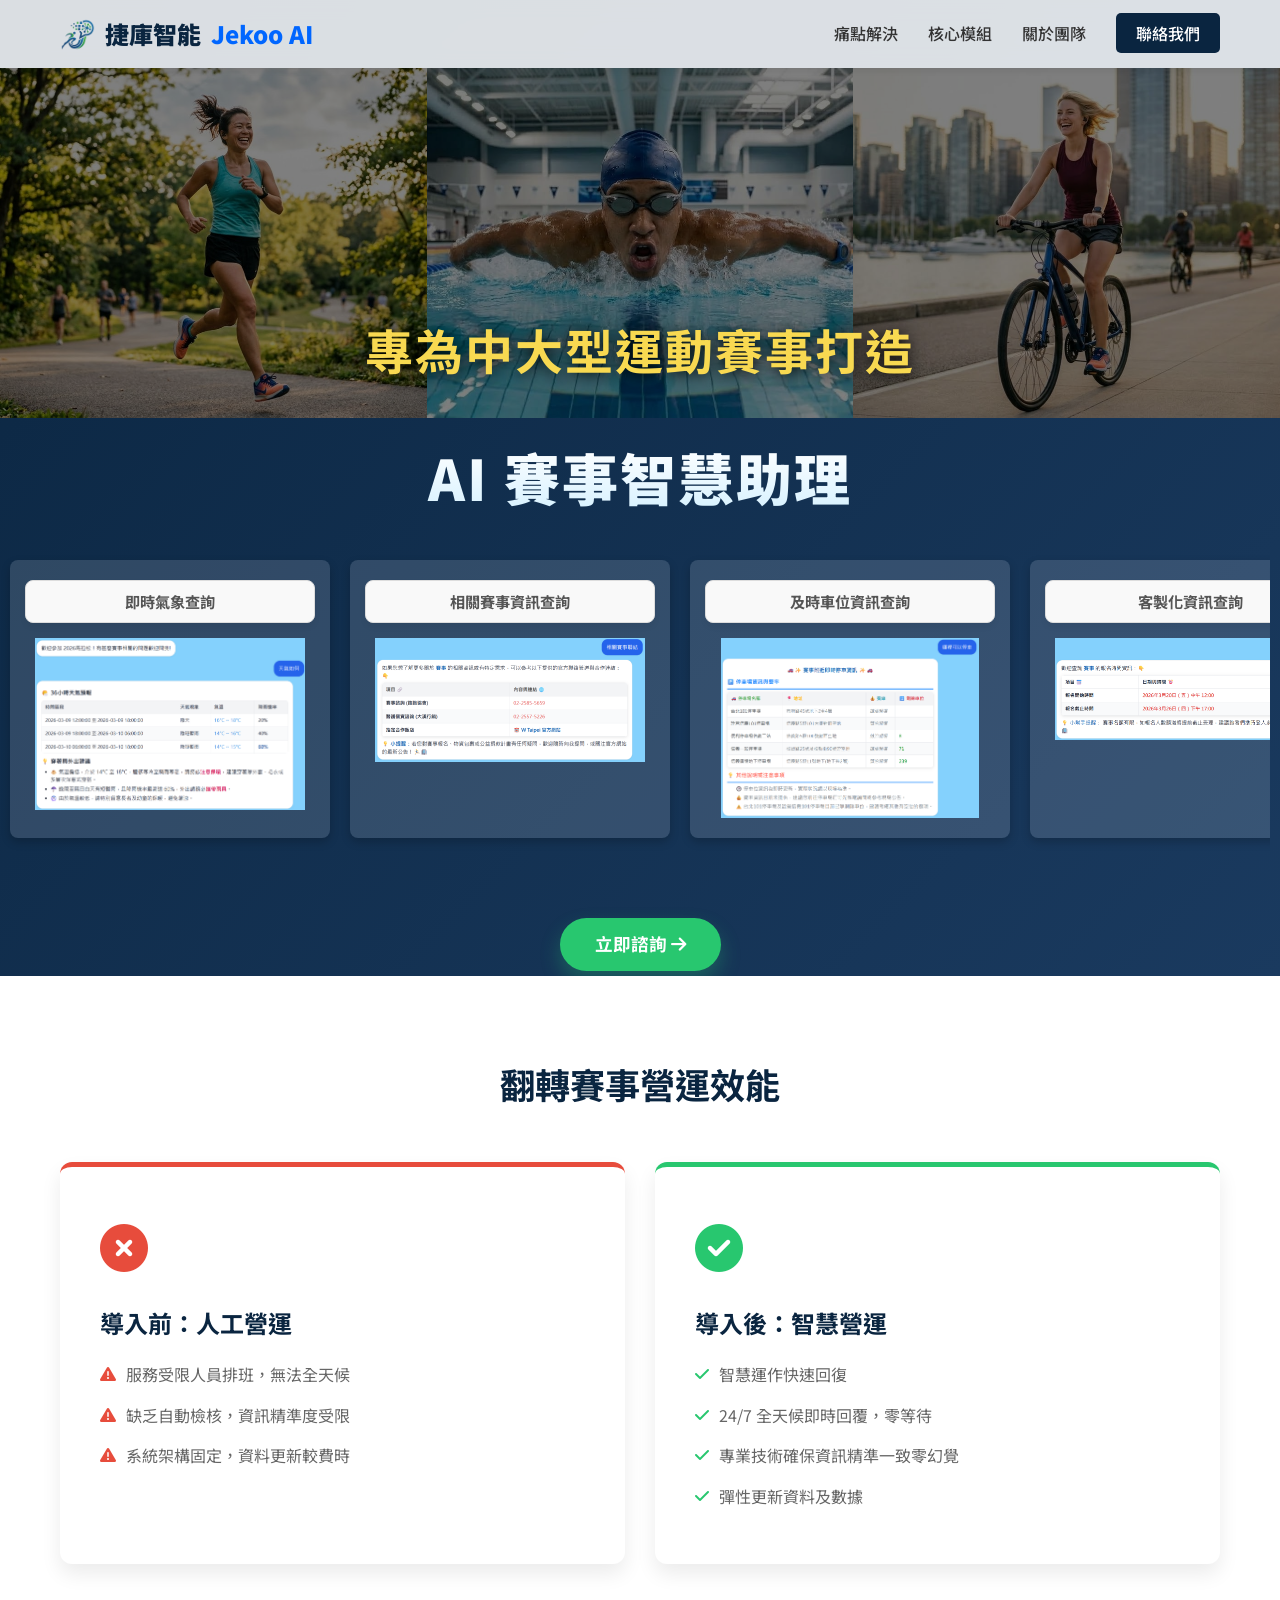
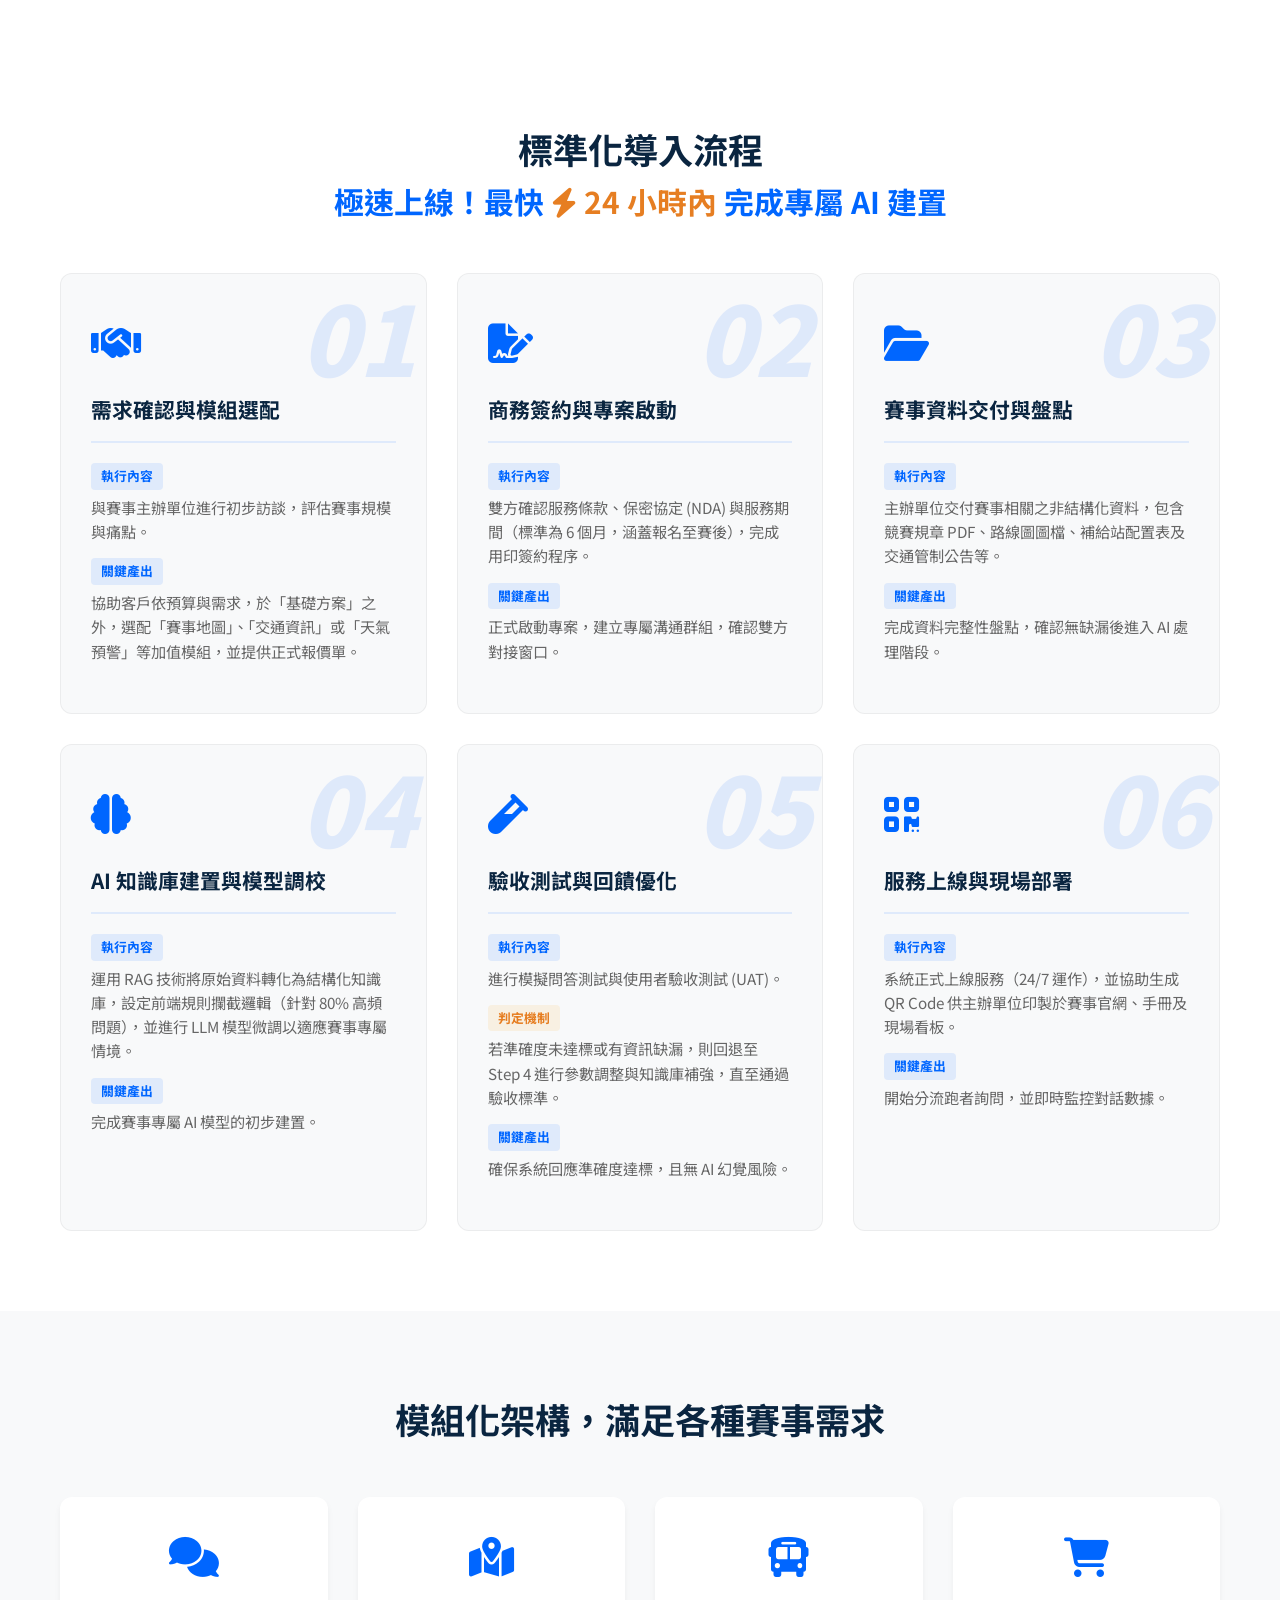
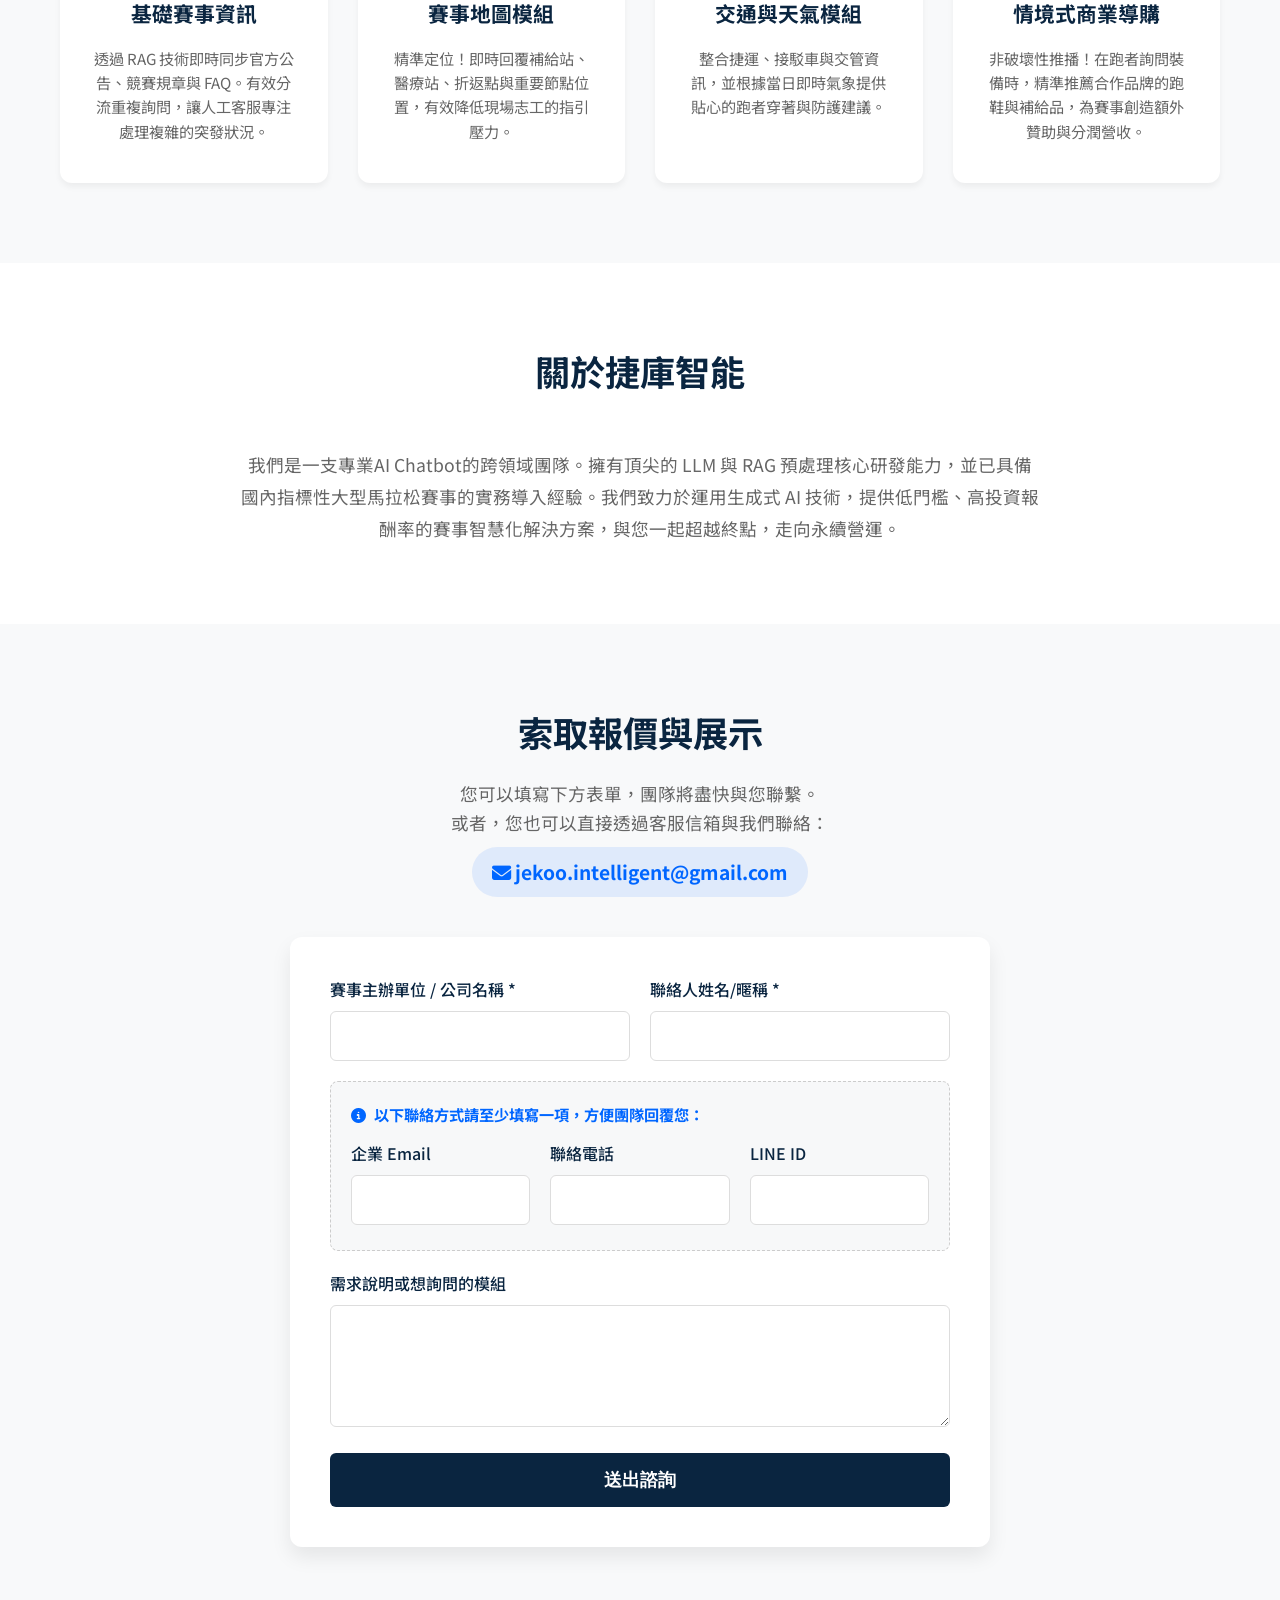
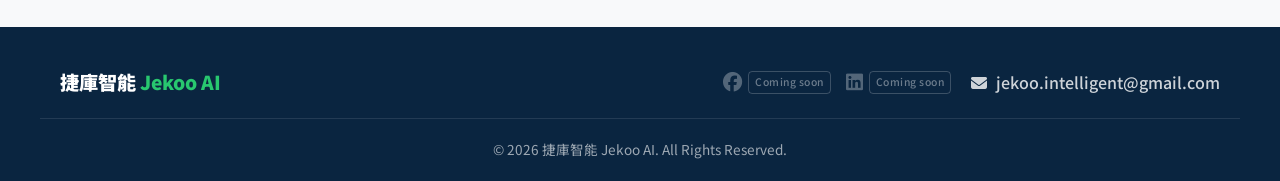
==== commit fccb786e: "修改 AI 賽事智慧助理的位置 修改 AI 賽事智慧助理的位置" ====
--- a/index.html
+++ b/index.html
@@ -41,6 +41,11 @@
         </div>
 
         <div class="hero-content">
+            
+            <div class="hero-text-main fade-in">
+                <h1 class="hero-title">AI 賽事智慧助理</h1>
+            </div>
+            
             <div class="hero-gallery fade-in">
                 <div class="hero-item">
                     <div class="qa-caption-box">
@@ -66,10 +71,6 @@
                     </div>
                     <img src="images/QA_time.png" alt="時間截圖" class="full-img" />
                 </div>
-            </div>
-
-            <div class="hero-text-main fade-in">
-            <h1 class="hero-title">AI 賽事智慧助理</h1>
             </div>
 
             <a href="#contact" class="cta-btn fade-in"
--- a/style.css
+++ b/style.css
@@ -180,19 +180,23 @@
 
 /* 頂部圖片並排 (新增 position: relative) */
 .hero-images-top {
+    display: flex;
+    justify-content: center;
+    align-items: center;
+    width: 100%;
+    height: 350px;
     position: relative;
-    display: flex;
-    width: 100%;
-    height: 400px; /* 預設高度 */
-    transition: height 0.3s ease;
+    overflow: hidden;
+    background-color: var(--primary-blue);
 }
 
 .hero-img {
     flex: 1;
-    width: 100%;
+    max-width: 33.333%; /* 確保三張圖均分空間 */
     height: 100%;
     object-fit: cover;
-    object-position: center center;
+    object-position: center; /* 讓游泳圖片完美置中 */
+    z-index: 0;
 }
 
 /* 核心修改：增加深色半透明遮罩，讓圖片變暗/透明 */
@@ -234,7 +238,7 @@
     align-items: flex-end; 
     /* 2. 透過 padding-bottom 控制距離底部的距離 */
     /* 這裡使用百分比 (例如 10% ~ 15%)，可以確保在不同高度的螢幕下，文字都約在下方 1/3 處 */
-    padding-bottom: 60px; 
+    padding-bottom: 30px; 
     z-index: 10;
     pointer-events: none;
     padding-left: 20px;
@@ -251,43 +255,54 @@
   padding: 5px 0 5px;
 }
 
-/* 2. 四張功能截圖卡片 */
+/* 2. 四張功能截圖卡片 (升級：放大滿版 + 跑馬燈效果) */
 .hero-gallery {
     display: flex;
-    /* 核心修改：允許換行 */
+    /* 核心修改：大螢幕時允許換行，但透過 min-width 控制並排 */
     flex-wrap: wrap; 
-    justify-content: center; /* 換行後依然置中 */
-    gap: 15px;
-    padding: 20px 10px 0;
-    margin-bottom: 5px;
+    justify-content: space-between; /* 讓卡片平均散佈，對齊頁面 1200px 寬度 */
+    gap: 20px; /* 稍微拉開卡片間距 */
+    padding: 20px 20px 0; /* 左右增加 padding，避免縮小螢幕時貼邊 */
+    margin-bottom: 30px;
     width: 100%;
-    max-width: 1200px; /* 限制最大寬度防止在大螢幕拉得太開 */
 }
 
 .hero-item {
-    background: rgba(232, 240, 255, 0.15);
-    border-radius: 8px;
-    box-shadow: 0 4px 10px rgba(0, 0, 0, 0.2);
-    display: flex;
-    justify-content: center;
+    /* 背景稍微調亮，並加深陰影讓立體感更好 */
+    background: #E8F0FF; 
+    border-radius: 12px;
+    box-shadow: 0 8px 20px rgba(0, 0, 0, 0.15); 
+    display: flex;
+    flex-direction: column; /* 垂直排列，讓上面的文字框和下方圖片排好 */
+    justify-content: flex-start;
     align-items: center;
     
-    /* 核心修改：設定彈性寬度 */
-    /* 在大螢幕（4張並排）大約佔 23% (扣除 gap) */
-    /* flex-grow: 1 讓它自動填滿剩餘空間，flex-basis 設定基礎寬度 */
+    /* 核心修改：放大卡片比例 */
     flex: 1 1 calc(25% - 20px); 
-    min-width: 200px; /* 寬度低於 200px 就會自動換行 */
-    height: 200px; /* 稍微縮小高度，避免手機版太長 */
+    min-width: 220px; 
+    height: 320px; /* 從原本的 200px 放大到 320px */
+    padding: 20px 0; /* 增加內部上下空間 */
     overflow: hidden;
-}
-
+    transition: transform 0.3s ease; /* 加入滑鼠懸停動畫 */
+}
+
+/* 互動效果：滑鼠移上去時卡片會微微浮起 */
+.hero-item:hover {
+    transform: translateY(-8px);
+}
 
 .full-img {
     width: 100%;
-    height: 100%;
-    /* 建議使用 cover 讓截圖填滿卡片，或者 contain 保持完整比例 */
+    height: calc(100% - 60px); /* 預留空間給上方的文字說明框 */
     object-fit: contain; 
     display: block;
+    padding: 0 10px;
+    transition: transform 0.4s ease;
+}
+
+/* 互動效果：滑鼠移上去時圖片會微放大 */
+.hero-item:hover .full-img {
+    transform: scale(1.05); 
 }
 
 /* 3. 大標題與爆炸框 */
@@ -337,13 +352,46 @@
   box-shadow: 0 12px 25px rgba(40, 199, 111, 0.5);
 }
 
-/* 📱 手機版 RWD 排版 */
+/* =========================================
+   手機與平板版 RWD 排版 (整合跑馬燈效果)
+   ========================================= */
+
+/* 1. 平板尺寸 (992px 以下啟動橫向滑動) */
+@media (max-width: 1400px) {
+    .hero-gallery {
+        flex-wrap: nowrap !important; 
+        justify-content: flex-start !important; 
+        overflow-x: auto !important; /* 保持可以滑動 */
+        overflow-y: hidden;
+        
+        width: 100vw !important; 
+        max-width: 100vw !important;
+        margin-left: -20px; 
+        padding-left: 20px !important; 
+        padding-right: 40px !important; 
+        padding-bottom: 30px !important; 
+        
+        /* ❌ 刪除原本的 scroll-snap-type: x mandatory; (避免跟等速滑動打架) */
+        -webkit-overflow-scrolling: touch; 
+        
+        scrollbar-width: none; 
+        -ms-overflow-style: none;
+    }
+    
+    .hero-gallery::-webkit-scrollbar {
+        display: none; 
+    }
+
+    .hero-item {
+        flex: 0 0 80% !important; 
+        max-width: 320px !important; 
+        /* ❌ 刪除原本的 scroll-snap-align: center; */
+        height: 300px; 
+    }
+}
+
+/* 2. 手機版尺寸 (保留你原本的細節設定) */
 @media (max-width: 768px) {
-
-    .hero-images-top {
-        height: 250px; 
-    }
-
     .hero-text-main {
         margin-top: 15px;
         margin-bottom: 20px;
@@ -354,7 +402,7 @@
     }
 
     .hero-subtitle {
-        font-size: 1.5rem; /* 手機版縮小，才不會超出圖片範圍 */
+        font-size: 1.8rem; /* 手機版縮小，才不會超出圖片範圍 */
         white-space: normal; /* 允許自動換行，避免太長切掉 */
         line-height: 1.4;
     }
@@ -364,20 +412,19 @@
         padding-bottom: 30px; 
     }
 
-    .hero-gallery {
-        flex-direction: column;
-        gap: 20px;
-    }
-
+    /* 💡 這裡捨棄了原本的 flex-direction: column，改用滑動卡片寬度 */
     .hero-item {
-        /* 極窄螢幕改為一排一個 */
-        flex: 1 1 100%; 
+        flex: 0 0 85%; /* 在手機上讓單張卡片佔畫面 85%，露出下一張的一小角暗示可滑動 */
+        height: 280px;
     }
 
     .cta-btn {
         padding: 10px 25px;
         font-size: 1rem;
         width: 80%; /* 手機版按鈕可以寬一點比較好點擊 */
+        max-width: 320px; /* 加上最大寬度，避免稍微大一點的手機按鈕被拉太長 */
+        margin: 0 auto; /* 確保按鈕在畫面中置中 */
+        display: block; /* 讓 margin: 0 auto 生效 */
     }
 }
 
@@ -705,4 +752,282 @@
         width: 40px;
         height: 40px;
     }
-}+}
+
+
+/* --- 新增的說明文字框樣式 --- */
+
+/* --- 整合並修復後的 hero-item 與文字框樣式 --- */
+
+.hero-item {
+    background: rgba(232, 240, 255, 0.15);
+    border-radius: 8px;
+    box-shadow: 0 4px 10px rgba(0, 0, 0, 0.2);
+    display: flex;
+    flex-direction: column;      /* 讓內容垂直排列 (文字框在上，圖片在下) */
+    justify-content: flex-start; /* 從頂部開始排列 */
+    align-items: center;
+    
+    flex: 1 1 calc(25% - 20px);
+    min-width: 200px;
+    
+    /* 🛠️ 關鍵修復 */
+    height: auto;               /* 移除原本的 200px，讓高度根據內容自動撐開 */
+    padding: 20px 15px;         /* 增加卡片內距，讓白框不會貼死邊緣 */
+    margin-bottom: 20px;
+    overflow: hidden;
+}
+
+/* 說明文字框容器的樣式 */
+.qa-caption-box {
+    background-color: #f9f9f9; 
+    border: 1px solid #ddd;   
+    border-radius: 8px;      
+    padding: 10px 15px;      /* 稍微縮小內距讓比例更好看 */
+    margin-bottom: 15px;      /* 與下方圖片保持距離 */
+    width: 100%;             /* 🛠️ 讓文字框對齊卡片寬度 */
+    box-shadow: 0 4px 6px rgba(0,0,0,0.05); 
+    text-align: center;         
+}
+
+/* 文字框內文字的樣式 */
+.qa-caption-text {
+    font-family: 'Noto Sans TC', sans-serif;
+    font-size: 0.95rem;       /* 🛠️ 字體稍微縮小一點，避免在小螢幕過度折行 */
+    color: #555;              
+    margin: 0;                
+    line-height: 1.4;         
+    font-weight: 700;         
+}
+
+/* 確保圖片正確縮放 */
+.full-img {
+    width: 100%;
+    height: auto;             /* 🛠️ 讓圖片依比例縮放，避免變形 */
+    max-height: 180px;        /* 限制圖片最大高度，避免卡片過長 */
+    object-fit: contain; 
+    display: block;
+}
+
+/* =========================================
+   聯絡表單 UI 優化 (三欄位與提示區塊)
+   ========================================= */
+
+/* 讓聯絡方式變成三欄並排 */
+.form-group.third {
+    width: 33.33%;
+}
+
+/* 聯絡方式專屬的視覺區塊，加上淡底色與虛線邊框 */
+.contact-method-section {
+    background: rgba(10, 37, 64, 0.03); 
+    padding: 20px 20px 5px;
+    border-radius: 8px;
+    margin-bottom: 20px;
+    border: 1px dashed #ccc;
+}
+
+/* 提示文字樣式 */
+.section-hint {
+    font-size: 0.95rem;
+    color: var(--accent-blue);
+    margin-bottom: 15px;
+    font-weight: 700;
+}
+
+.section-hint i {
+    margin-right: 5px;
+}
+
+/* 手機版 RWD 調整 */
+@media (max-width: 768px) {
+    .form-group.third {
+        width: 100%; /* 手機版時，三個聯絡方式會變回直列 */
+    }
+    .contact-method-section {
+        padding: 15px 15px 0;
+    }
+}
+
+/* --- 自訂極簡捲軸 --- */
+
+/* 1. 設定捲軸的整體寬度 */
+::-webkit-scrollbar {
+    width: 6px;  /* 把預設的粗捲軸改成 6px 的細線 */
+}
+
+/* 2. 捲軸的軌道背景（設定透明，完美融入你的網頁背景） */
+::-webkit-scrollbar-track {
+    background: transparent; 
+}
+
+/* 3. 捲軸本體（半透明灰色，帶圓角） */
+::-webkit-scrollbar-thumb {
+    background: rgba(10, 37, 64, 0.3); /* 這裡我借用你原本設計的深藍色加上 30% 透明度 */
+    border-radius: 10px; 
+}
+
+/* 4. 當滑鼠游標停在捲軸上時（顏色變深） */
+::-webkit-scrollbar-thumb:hover {
+    background: rgba(10, 37, 64, 0.6); 
+}
+
+/* =========================================
+   頁尾社群圖示 (停用與 Coming Soon 狀態)
+   ========================================= */
+
+.social-links {
+    display: flex;
+    align-items: center;
+}
+
+/* 停用的社群圖示主體 */
+.disabled-social {
+    display: inline-flex;
+    align-items: center;
+    color: rgba(255, 255, 255, 0.3); /* 降低透明度，在深藍色背景上呈現反灰/反黑感 */
+    margin-left: 15px;
+    cursor: not-allowed; /* 滑鼠游標變成禁止符號 🚫 */
+    user-select: none; /* 防止反白選取文字 */
+}
+
+.disabled-social i {
+    font-size: 1.2rem;
+}
+
+/* Coming soon 小標籤設計 */
+.coming-soon-badge {
+    font-size: 0.65rem;
+    font-weight: 500;
+    color: rgba(255, 255, 255, 0.4);
+    border: 1px solid rgba(255, 255, 255, 0.2); /* 加上淡淡的邊框 */
+    padding: 2px 6px;
+    border-radius: 4px;
+    margin-left: 6px;
+    letter-spacing: 0.5px;
+}
+
+/* =========================================
+   導入流程區塊 (Process Section)
+   ========================================= */
+
+.process {
+    background: #ffffff; /* 保持乾淨白底，與上下區塊做出層次 */
+}
+
+.process-grid {
+    display: grid;
+    grid-template-columns: repeat(3, 1fr); /* 電腦版 3 欄並排 */
+    gap: 30px;
+    margin-top: 40px;
+}
+
+.process-card {
+    background: var(--bg-light);
+    border-radius: 12px;
+    padding: 35px 30px;
+    position: relative;
+    border: 1px solid rgba(0, 0, 0, 0.05);
+    transition: var(--transition);
+    overflow: hidden;
+    display: flex;
+    flex-direction: column;
+}
+
+/* 互動效果：滑鼠移入時微微上浮並加深陰影 */
+.process-card:hover {
+    transform: translateY(-8px);
+    box-shadow: var(--shadow-md);
+    border-color: rgba(0, 102, 255, 0.2);
+}
+
+/* 背景的巨大浮水印數字 */
+.step-badge {
+    position: absolute;
+    top: -15px;
+    right: 10px;
+    font-size: 6rem;
+    font-weight: 900;
+    color: rgba(0, 102, 255, 0.1); /* 極淡的藍色浮水印 */
+    z-index: 0;
+    font-style: italic;
+    transition: var(--transition);
+}
+
+.process-card:hover .step-badge {
+    color: rgba(0, 102, 255, 0.08); /* 滑鼠移入時浮水印稍微明顯一點 */
+    transform: scale(1.1);
+}
+
+.process-icon {
+    font-size: 2.5rem;
+    color: var(--accent-blue);
+    margin-bottom: 20px;
+    z-index: 1;
+    position: relative;
+}
+
+.process-card h3 {
+    font-size: 1.3rem;
+    color: var(--primary-blue);
+    margin-bottom: 20px;
+    font-weight: 700;
+    z-index: 1;
+    position: relative;
+    padding-bottom: 15px;
+    border-bottom: 2px solid rgba(0, 102, 255, 0.1);
+}
+
+.process-content {
+    z-index: 1;
+    position: relative;
+    flex: 1;
+}
+
+.process-content p {
+    font-size: 0.95rem;
+    color: var(--text-gray);
+    margin-bottom: 15px;
+    line-height: 1.6;
+    display: flex;
+    flex-direction: column;
+    align-items: flex-start;
+}
+
+/* 高亮小標籤 (執行內容、關鍵產出) */
+.highlight-tag {
+    background: rgba(0, 102, 255, 0.1);
+    color: var(--accent-blue);
+    font-size: 0.8rem;
+    font-weight: 700;
+    padding: 3px 10px;
+    border-radius: 4px;
+    margin-bottom: 5px;
+    display: inline-block;
+}
+
+/* 特殊標籤 (判定機制用橘黃色警告感) */
+.highlight-tag.warning {
+    background: rgba(243, 156, 18, 0.1);
+    color: #e67e22;
+}
+
+/* =========================================
+   手機與平板版 RWD 排版調整
+   ========================================= */
+@media (max-width: 992px) {
+    .process-grid {
+        grid-template-columns: repeat(2, 1fr); /* 平板變成 2 欄 */
+    }
+}
+
+@media (max-width: 768px) {
+    .process-grid {
+        grid-template-columns: 1fr; /* 手機變成單欄直列 */
+        gap: 20px;
+    }
+    
+    .process-card {
+        padding: 25px 20px;
+    }
+}
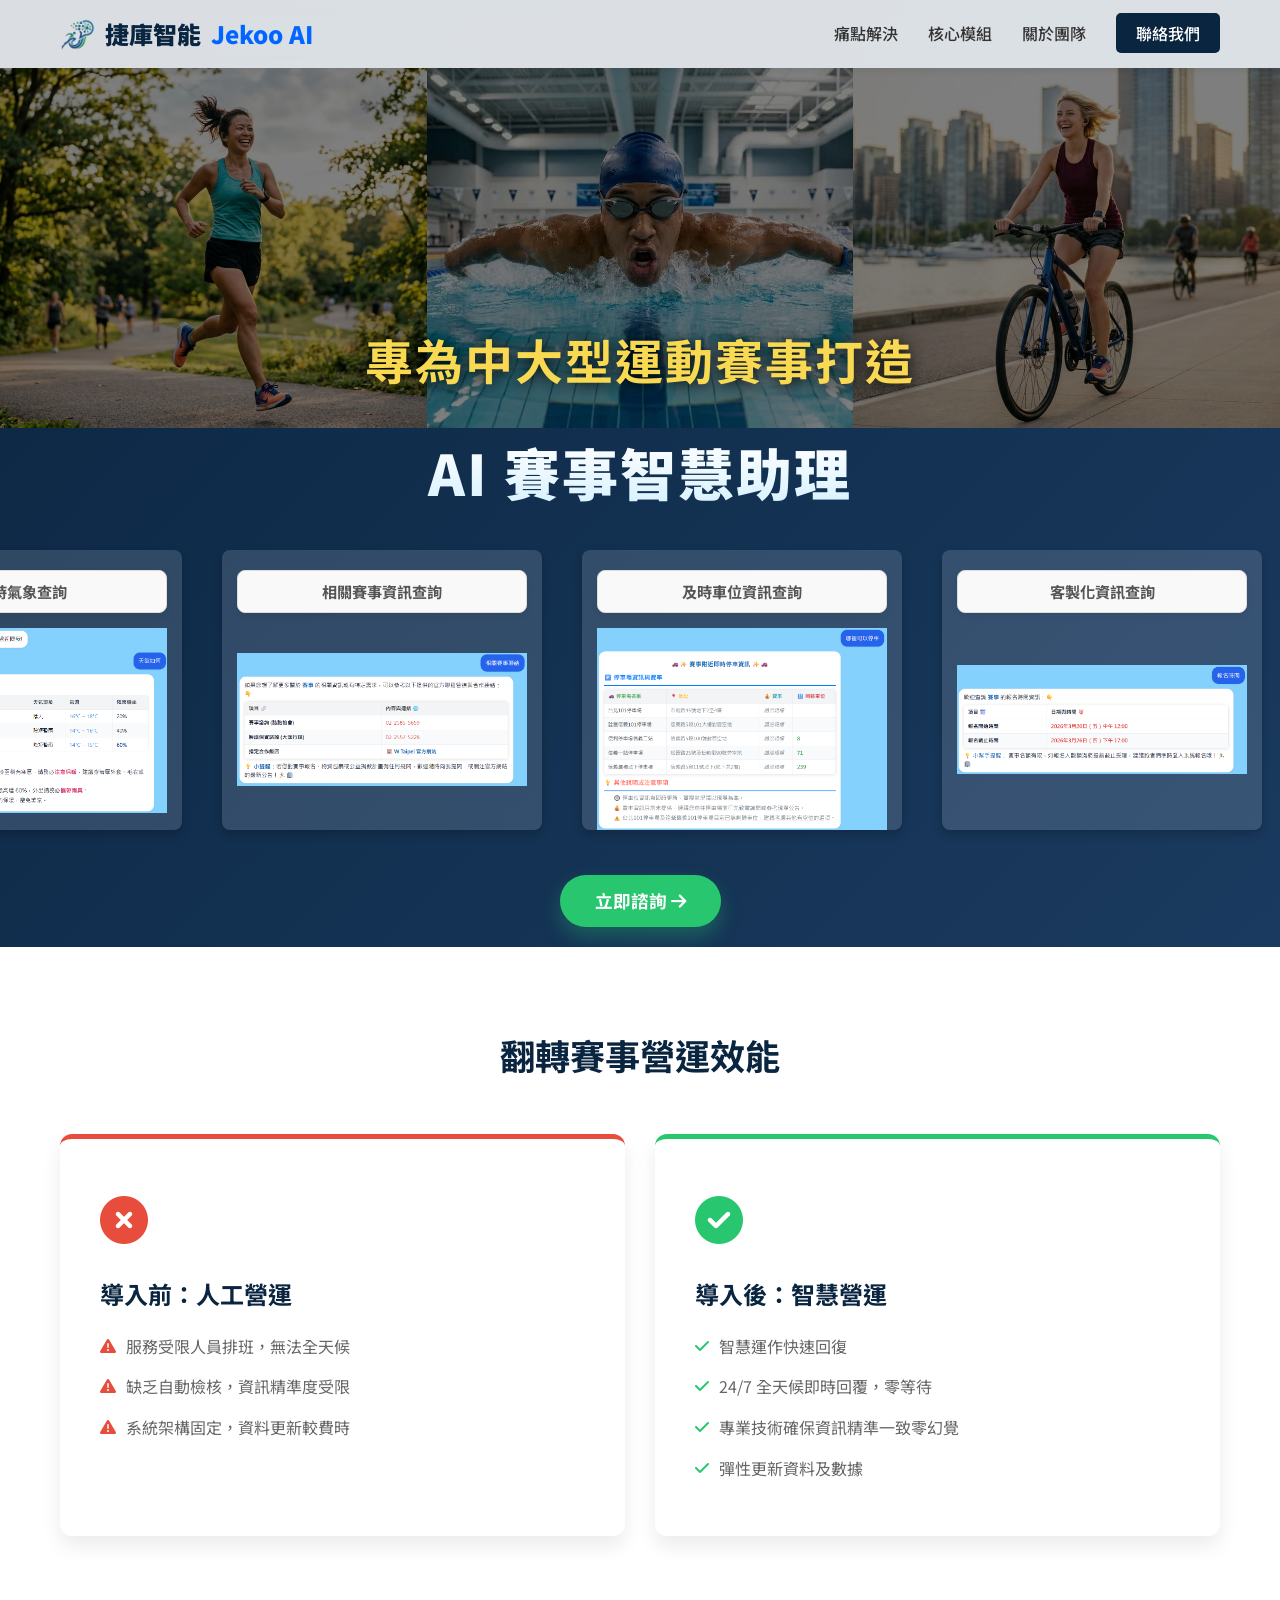
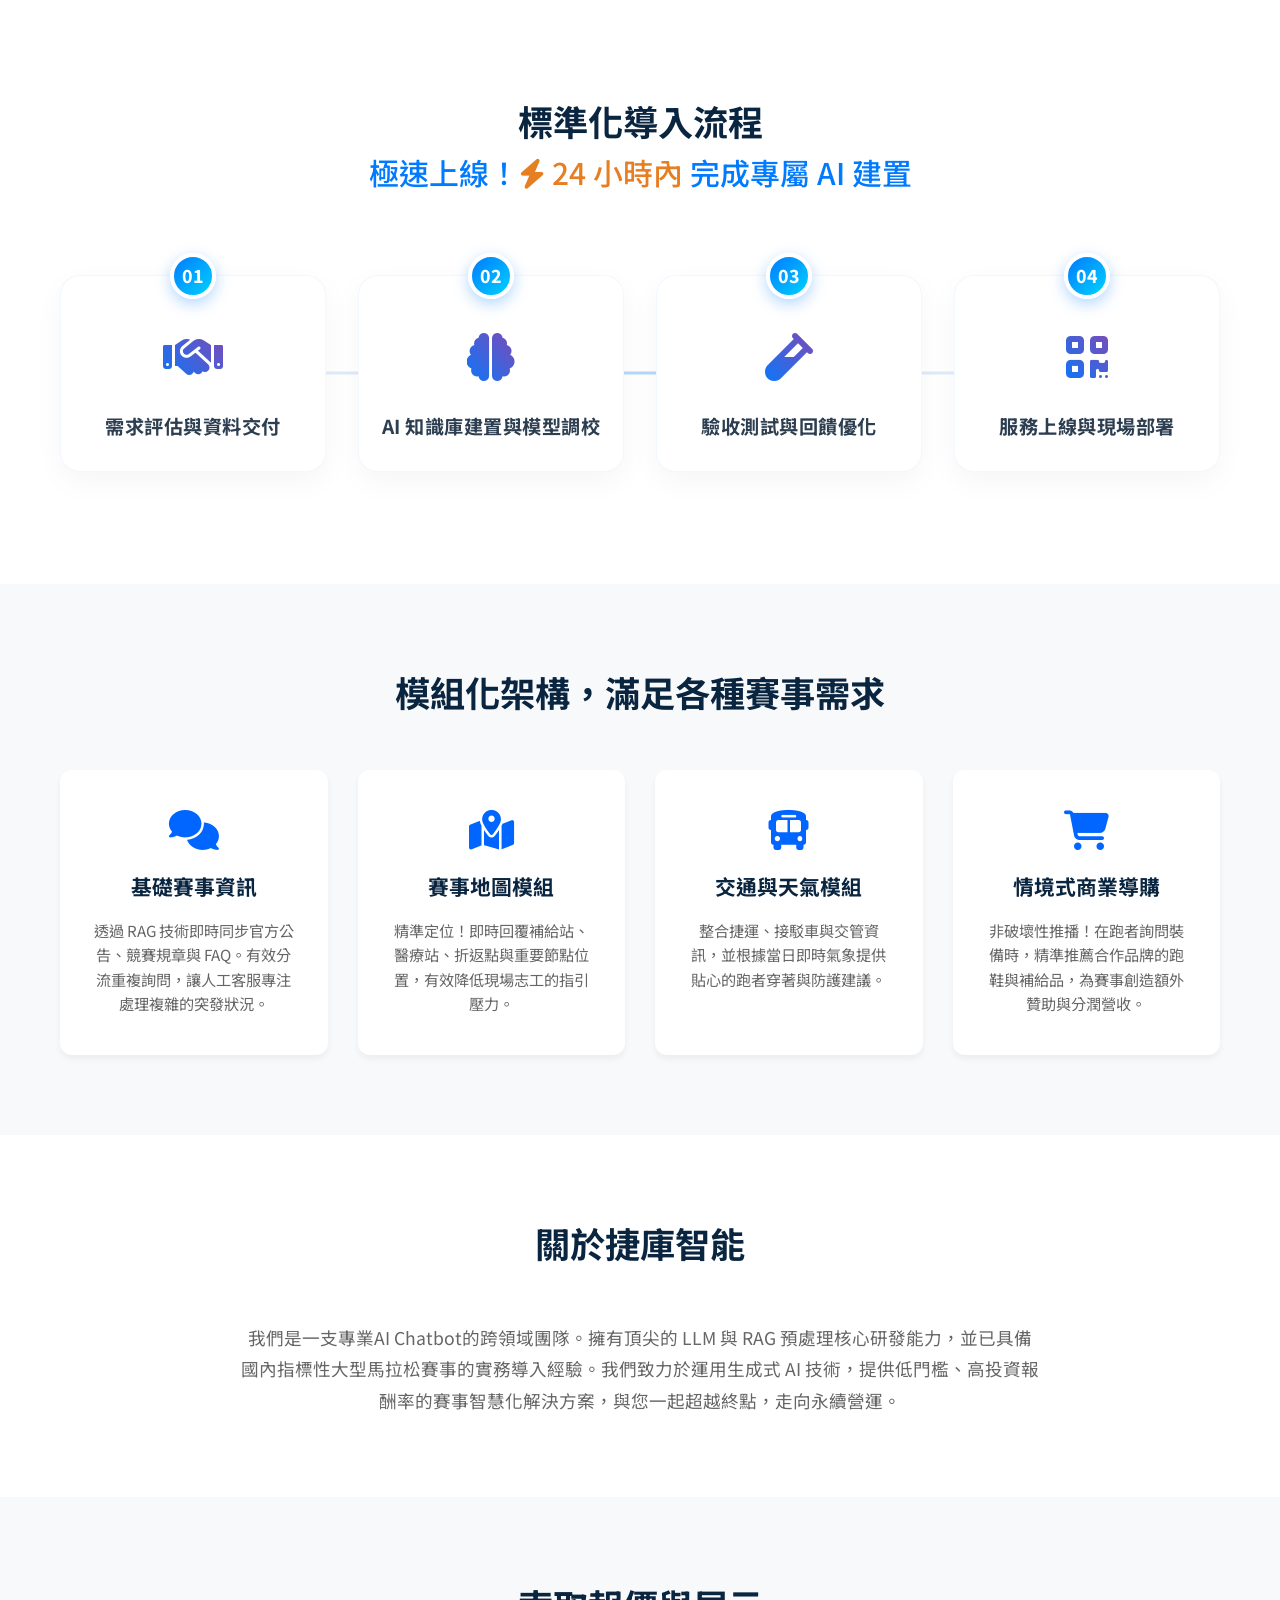
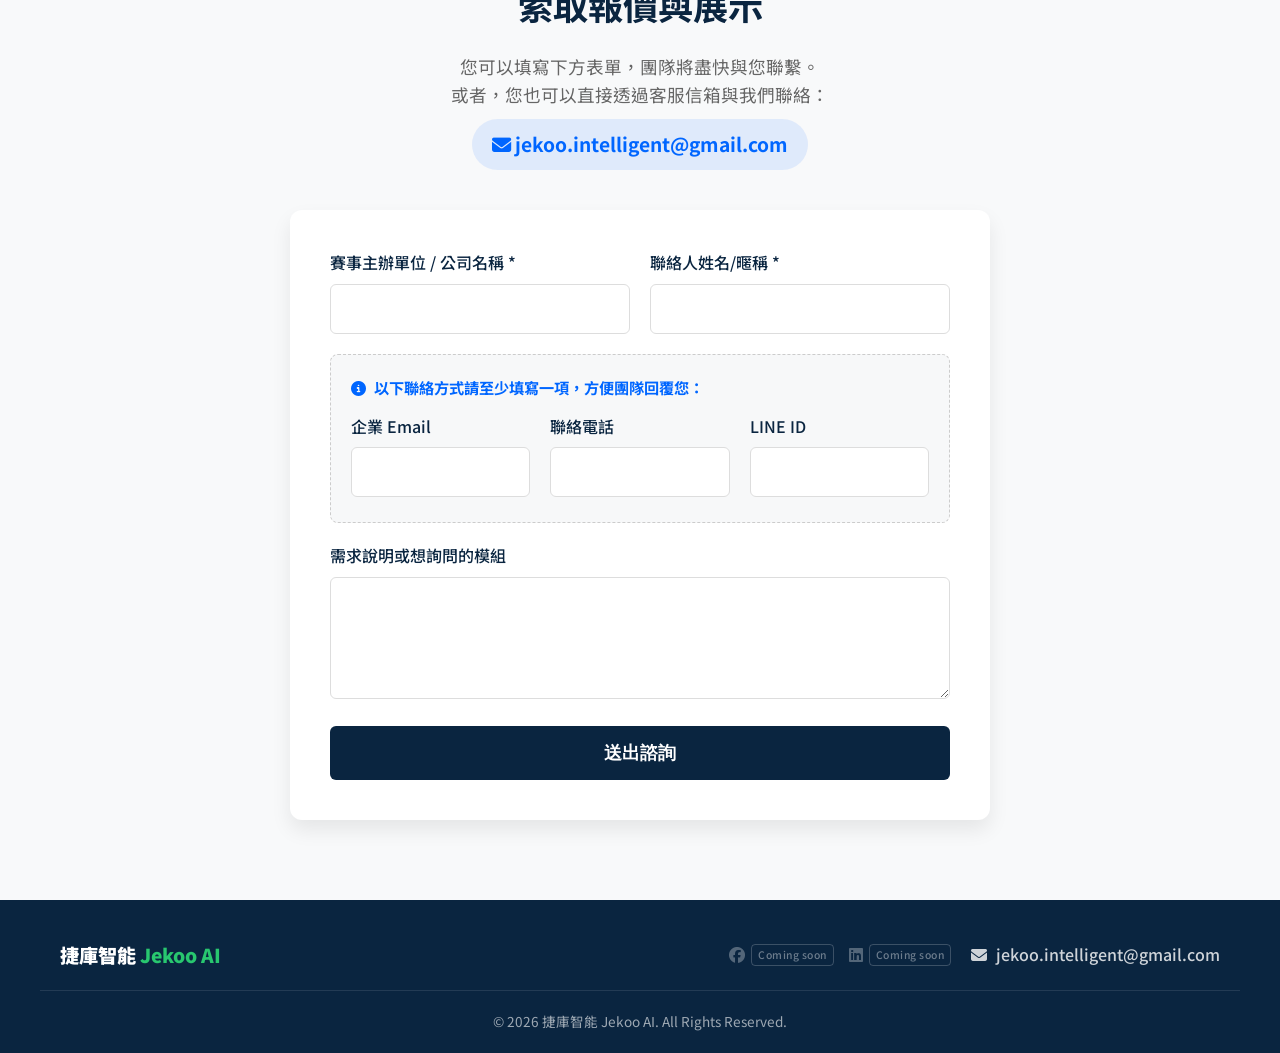
==== commit 8a929929: "更新多個CSS，製作流程呈現 更新多個CSS，製作流程呈現" ====
--- a/index.html
+++ b/index.html
@@ -4,16 +4,20 @@
     <meta charset="UTF-8">
     <meta name="viewport" content="width=device-width, initial-scale=1.0">
     <title>捷庫智能 Jekoo AI | 運動賽事的 AI 智慧客服</title>
+    
     <link href="https://fonts.googleapis.com/css2?family=Noto+Sans+TC:wght@400;500;700;900&display=swap" rel="stylesheet">
     <link rel="stylesheet" href="https://cdnjs.cloudflare.com/ajax/libs/font-awesome/6.4.0/css/all.min.css">
-    <link rel="stylesheet" href="style.css">
+    
+    <link rel="stylesheet" href="css/global.css">
+    <link rel="stylesheet" href="css/hero.css">
+    <link rel="stylesheet" href="css/components.css">
 </head>
 <body>
 
     <nav class="navbar">
         <div class="nav-container">
             <a href="#" class="logo">
-                <img src="images/Jekoo_logo.png" class="logo-img">
+                <img src="images/Jekoo_logo.png" class="logo-img" alt="Jekoo AI Logo">
                 捷庫智能 <span>Jekoo AI</span>
             </a>
             <ul class="nav-links">
@@ -34,15 +38,13 @@
             <img src="images/hero_swim.png" alt="游泳運動員" class="hero-img">
             <img src="images/hero_bike.png" alt="單車運動員" class="hero-img">
             
-            <!-- 新增這個外層 div -->
             <div class="hero-text-overlay">
                 <p class="hero-subtitle">專為中大型運動賽事打造</p>
             </div>
         </div>
 
         <div class="hero-content">
-            
-            <div class="hero-text-main fade-in">
+            <div class="hero-text-main fade-in" style="margin-top: -10px; margin-bottom: 10px;">
                 <h1 class="hero-title">AI 賽事智慧助理</h1>
             </div>
             
@@ -73,9 +75,9 @@
                 </div>
             </div>
 
-            <a href="#contact" class="cta-btn fade-in"
-            >立即諮詢 <i class="fas fa-arrow-right"></i
-            ></a>
+            <a href="#contact" class="cta-btn fade-in">
+                立即諮詢 <i class="fas fa-arrow-right"></i>
+            </a>
         </div>
     </section>
 
@@ -108,70 +110,36 @@
 
     <section class="process section-padding" id="process">
         <div class="container">
-            <h2 class="section-title fade-in" style="line-height: 1.4;"> 標準化導入流程<br>
-                <span style="color: var(--accent-blue); font-size: 0.85em;">極速上線！最快 <span style="color: #e67e22;"><i class="fas fa-bolt"></i> 24 小時內</span> 完成專屬 AI 建置</span>
+            <h2 class="section-title fade-in" style="line-height: 1.4; margin-bottom: 3rem;"> 
+                標準化導入流程<br>
+                <span style="color: #007bff; font-size: 0.85em; font-weight: 500;">
+                    極速上線！<span style="color: #e67e22;"><i class="fas fa-bolt"></i> 24 小時內</span> 完成專屬 AI 建置
+                </span>
             </h2>
             
-            <div class="process-grid">
-                <div class="process-card fade-in">
-                    <div class="step-badge">01</div>
-                    <div class="process-icon"><i class="fas fa-handshake"></i></div>
-                    <h3>需求確認與模組選配</h3>
-                    <div class="process-content">
-                        <p><span class="highlight-tag">執行內容</span> 與賽事主辦單位進行初步訪談，評估賽事規模與痛點。</p>
-                        <p><span class="highlight-tag">關鍵產出</span> 協助客戶依預算與需求，於「基礎方案」之外，選配「賽事地圖」、「交通資訊」或「天氣預警」等加值模組，並提供正式報價單。</p>
-                    </div>
-                </div>
-
-                <div class="process-card fade-in">
-                    <div class="step-badge">02</div>
-                    <div class="process-icon"><i class="fas fa-file-signature"></i></div>
-                    <h3>商務簽約與專案啟動</h3>
-                    <div class="process-content">
-                        <p><span class="highlight-tag">執行內容</span> 雙方確認服務條款、保密協定 (NDA) 與服務期間（標準為 6 個月，涵蓋報名至賽後），完成用印簽約程序。</p>
-                        <p><span class="highlight-tag">關鍵產出</span> 正式啟動專案，建立專屬溝通群組，確認雙方對接窗口。</p>
-                    </div>
-                </div>
-
-                <div class="process-card fade-in">
-                    <div class="step-badge">03</div>
-                    <div class="process-icon"><i class="fas fa-folder-open"></i></div>
-                    <h3>賽事資料交付與盤點</h3>
-                    <div class="process-content">
-                        <p><span class="highlight-tag">執行內容</span> 主辦單位交付賽事相關之非結構化資料，包含競賽規章 PDF、路線圖圖檔、補給站配置表及交通管制公告等。</p>
-                        <p><span class="highlight-tag">關鍵產出</span> 完成資料完整性盤點，確認無缺漏後進入 AI 處理階段。</p>
-                    </div>
-                </div>
-
-                <div class="process-card fade-in">
-                    <div class="step-badge">04</div>
-                    <div class="process-icon"><i class="fas fa-brain"></i></div>
+            <div class="process-grid-modern">
+                <div class="process-card-modern fade-in">
+                    <div class="step-badge-modern">01</div>
+                    <div class="process-icon-modern"><i class="fas fa-handshake"></i></div>
+                    <h3>需求評估與資料交付</h3>
+                </div>
+
+                <div class="process-card-modern fade-in">
+                    <div class="step-badge-modern">02</div>
+                    <div class="process-icon-modern"><i class="fas fa-brain"></i></div>
                     <h3>AI 知識庫建置與模型調校</h3>
-                    <div class="process-content">
-                        <p><span class="highlight-tag">執行內容</span> 運用 RAG 技術將原始資料轉化為結構化知識庫，設定前端規則攔截邏輯（針對 80% 高頻問題），並進行 LLM 模型微調以適應賽事專屬情境。</p>
-                        <p><span class="highlight-tag">關鍵產出</span> 完成賽事專屬 AI 模型的初步建置。</p>
-                    </div>
-                </div>
-
-                <div class="process-card fade-in">
-                    <div class="step-badge">05</div>
-                    <div class="process-icon"><i class="fas fa-vial"></i></div>
+                </div>
+
+                <div class="process-card-modern fade-in">
+                    <div class="step-badge-modern">03</div>
+                    <div class="process-icon-modern"><i class="fas fa-vial"></i></div>
                     <h3>驗收測試與回饋優化</h3>
-                    <div class="process-content">
-                        <p><span class="highlight-tag">執行內容</span> 進行模擬問答測試與使用者驗收測試 (UAT)。</p>
-                        <p><span class="highlight-tag warning">判定機制</span> 若準確度未達標或有資訊缺漏，則回退至 Step 4 進行參數調整與知識庫補強，直至通過驗收標準。</p>
-                        <p><span class="highlight-tag">關鍵產出</span> 確保系統回應準確度達標，且無 AI 幻覺風險。</p>
-                    </div>
-                </div>
-
-                <div class="process-card fade-in">
-                    <div class="step-badge">06</div>
-                    <div class="process-icon"><i class="fas fa-qrcode"></i></div>
+                </div>
+
+                <div class="process-card-modern fade-in">
+                    <div class="step-badge-modern">04</div>
+                    <div class="process-icon-modern"><i class="fas fa-qrcode"></i></div>
                     <h3>服務上線與現場部署</h3>
-                    <div class="process-content">
-                        <p><span class="highlight-tag">執行內容</span> 系統正式上線服務（24/7 運作），並協助生成 QR Code 供主辦單位印製於賽事官網、手冊及現場看板。</p>
-                        <p><span class="highlight-tag">關鍵產出</span> 開始分流跑者詢問，並即時監控對話數據。</p>
-                    </div>
                 </div>
             </div>
         </div>
@@ -214,7 +182,7 @@
         </div>
     </section>
 
-<section class="contact section-padding bg-light" id="contact">
+    <section class="contact section-padding bg-light" id="contact">
         <div class="container fade-in">
             <h2 class="section-title" style="margin-bottom: 20px;">索取報價與展示</h2>
             
@@ -293,7 +261,6 @@
         </div>
     </footer>
 
-    <!-- 回到頂部按鈕 -->
     <div id="back-to-top" class="back-to-top">
         <i class="fas fa-chevron-up"></i>
     </div>
--- a/css/global.css
+++ b/css/global.css
@@ -0,0 +1,81 @@
+/* =========================================
+   全域變數與基礎設定
+   ========================================= */
+:root {
+    --primary-blue: #0A2540;
+    --accent-blue: #0066FF;
+    --primary-green: #28C76F;
+    --text-dark: #333333;
+    --text-gray: #666666;
+    --bg-light: #F8F9FA;
+    --white: #FFFFFF;
+    --shadow-sm: 0 4px 6px rgba(0,0,0,0.05);
+    --shadow-md: 0 10px 20px rgba(0,0,0,0.08);
+    --transition: all 0.3s ease;
+}
+
+* { margin: 0; padding: 0; box-sizing: border-box; }
+body { font-family: 'Noto Sans TC', sans-serif; color: var(--text-dark); line-height: 1.6; overflow-x: hidden; }
+a { text-decoration: none; color: inherit; }
+ul { list-style: none; }
+
+/* 共用排版工具 */
+.container { max-width: 1200px; margin: 0 auto; padding: 0 20px; }
+.section-padding { padding: 80px 0; }
+.bg-light { background-color: var(--bg-light); }
+.text-center { text-align: center; }
+.section-title { text-align: center; font-size: 2.2rem; color: var(--primary-blue); margin-bottom: 50px; font-weight: 700; }
+
+/* 自訂極簡捲軸 */
+::-webkit-scrollbar { width: 6px; }
+::-webkit-scrollbar-track { background: transparent; }
+::-webkit-scrollbar-thumb { background: rgba(10, 37, 64, 0.3); border-radius: 10px; }
+::-webkit-scrollbar-thumb:hover { background: rgba(10, 37, 64, 0.6); }
+
+/* 動畫基礎 Classes */
+.fade-in { opacity: 0; transform: translateY(30px); transition: opacity 0.8s ease-out, transform 0.8s ease-out; }
+.fade-in.visible { opacity: 1; transform: translateY(0); }
+
+/* =========================================
+   導覽列 (Navbar)
+   ========================================= */
+.navbar { position: fixed; top: 0; width: 100%; z-index: 1000; background: rgba(255, 255, 255, 0.85); backdrop-filter: blur(10px); -webkit-backdrop-filter: blur(10px); box-shadow: var(--shadow-sm); transition: var(--transition); }
+.nav-container { max-width: 1200px; margin: 0 auto; padding: 15px 20px; display: flex; justify-content: space-between; align-items: center; }
+.logo { display: flex; align-items: center; gap: 10px; font-size: 1.5rem; font-weight: 900; color: var(--primary-blue); }
+.logo-img { height: 35px; width: auto; }
+.logo span { color: var(--accent-blue); }
+.nav-links { display: flex; align-items: center; gap: 30px; }
+.nav-links a { font-weight: 500; color: var(--text-dark); transition: var(--transition); }
+.nav-links a:hover { color: var(--accent-blue); }
+.nav-btn { background: var(--primary-blue); color: var(--white) !important; padding: 8px 20px; border-radius: 5px; font-weight: 700; }
+.nav-btn:hover { background: var(--accent-blue); transform: translateY(-2px); }
+.hamburger { display: none; font-size: 1.5rem; cursor: pointer; color: var(--primary-blue); }
+
+@media (max-width: 768px) {
+    .nav-links { display: none; flex-direction: column; position: absolute; top: 68px; left: 0; width: 100%; background: rgba(255, 255, 255, 0.95); backdrop-filter: blur(10px); padding: 20px 0; box-shadow: 0 10px 15px rgba(0,0,0,0.1); gap: 20px; text-align: center; }
+    .nav-links.active { display: flex; }
+    .nav-btn { width: 80%; margin: 0 auto; }
+    .hamburger { display: block; }
+}
+
+/* =========================================
+   頁尾 (Footer) 與 其他全域組件
+   ========================================= */
+footer { background: var(--primary-blue); color: var(--white); padding: 40px 0 20px; }
+.footer-content { display: flex; justify-content: space-between; align-items: center; border-bottom: 1px solid rgba(255,255,255,0.1); padding-bottom: 20px; margin-bottom: 20px; }
+.footer-logo { font-size: 1.2rem; font-weight: 900; }
+.footer-logo span { color: var(--primary-green); }
+.social-links { display: flex; align-items: center; }
+.social-links a { color: var(--white); font-size: 1.2rem; margin-left: 15px; opacity: 0.8; transition: var(--transition); }
+.social-links a:hover { opacity: 1; color: var(--primary-green); }
+.disabled-social { display: inline-flex; align-items: center; color: rgba(255, 255, 255, 0.3); margin-left: 15px; cursor: not-allowed; user-select: none; }
+.coming-soon-badge { font-size: 0.65rem; font-weight: 500; color: rgba(255, 255, 255, 0.4); border: 1px solid rgba(255, 255, 255, 0.2); padding: 2px 6px; border-radius: 4px; margin-left: 6px; letter-spacing: 0.5px; }
+.copyright { text-align: center; font-size: 0.85rem; opacity: 0.6; }
+.footer-email { font-size: 1rem !important; font-weight: 500; margin-left: 20px !important; }
+.footer-email i { margin-right: 5px; }
+
+/* 回到頂部按鈕 */
+.back-to-top { position: fixed; bottom: 30px; right: 30px; width: 50px; height: 50px; background: var(--accent-blue); color: var(--white); border-radius: 50%; display: flex; justify-content: center; align-items: center; cursor: pointer; box-shadow: var(--shadow-md); opacity: 0; visibility: hidden; transform: translateY(20px); transition: all 0.3s ease; z-index: 1000; }
+.back-to-top.show { opacity: 1; visibility: visible; transform: translateY(0); }
+.back-to-top:hover { background: var(--primary-blue); transform: translateY(-5px); }
+@media (max-width: 768px) { .back-to-top { bottom: 20px; right: 20px; width: 40px; height: 40px; } }
--- a/css/hero.css
+++ b/css/hero.css
@@ -0,0 +1,113 @@
+/* =========================================
+   複合式 Hero 介面
+   ========================================= */
+.hero-composite { min-height: 100vh; display: flex; flex-direction: column; background: linear-gradient(135deg, #0A2540 0%, #1A3A5F 100%); color: var(--white); position: relative; overflow: hidden; padding-top: 68px; }
+.hero-images-top {
+    display: flex;
+    justify-content: center;
+    align-items: center;
+    width: 100%;
+    /* 👇 原本是 350px，現在改成以視窗寬度為基準的 responsive 高度 */
+    height: 35vw;
+    max-height: 40vh;   /* 💡 核心新增：最大高度「絕對不超過」螢幕高度的 45% */ 
+    position: relative;
+    overflow: hidden;
+    background-color: var(--primary-blue);
+}
+.hero-img { flex: 1; max-width: 33.333%; height: 100%; object-fit: cover; object-position: center; z-index: 0; }
+.hero-images-top::after { content: ''; position: absolute; top: 0; left: 0; width: 100%; height: 100%; background-color: rgba(0, 0, 0, 0.5); z-index: 1; }
+
+.hero-subtitle { color: #F8D951; font-size: 3rem; font-weight: 700; letter-spacing: 2px; margin: 0; text-align: center; text-shadow: 0 2px 15px rgba(0, 0, 0, 0.9); }
+.hero-text-overlay { position: absolute; top: 0; left: 0; width: 100%; height: 100%; display: flex; justify-content: center; align-items: flex-end; padding-bottom: 30px; z-index: 10; pointer-events: none; padding-left: 20px; padding-right: 20px; }
+.hero-content {
+    flex: 1;
+    display: flex;
+    flex-direction: column;
+    align-items: center;
+    justify-content: center; /* 讓整體內容垂直居中，不隨意散開 */
+    text-align: center;
+    padding: 20px 0;
+    gap: 15px; /* 💡 核心關鍵：將圖片區和下方資訊區的間距「鎖死」在 30px */
+}
+
+.hero-text-main {
+    position: relative;
+    padding: 0 20px;
+    width: 100%;
+    margin-top: 0;    /* 💡 歸零：交給外層的 gap 控制 */
+    margin-bottom: 0; /* 💡 歸零：避免下方出現不必要的過大留白 */
+}
+.hero-title { font-size: 3.5rem; line-height: 1.2; font-weight: 900; margin: 0 auto; background: linear-gradient(180deg, #FFFFFF 0%, #D8F2FF 100%); -webkit-background-clip: text; -webkit-text-fill-color: transparent; letter-spacing: 2px; }
+
+.cta-btn { background: var(--primary-green); color: var(--white) !important; padding: 12px 35px; font-size: 1.1rem; font-weight: 700; border-radius: 30px; box-shadow: 0 10px 20px rgba(40, 199, 111, 0.3); transition: var(--transition); display: inline-block; z-index: 3; max-width: 90%; text-align: center; }
+.cta-btn:hover { background: #21a55c; transform: translateY(-3px); box-shadow: 0 12px 25px rgba(40, 199, 111, 0.5); }
+
+/* --- Hero 畫廊與卡片 --- */
+.hero-gallery {
+    display: flex;
+    flex-wrap: wrap;
+    /* 💡 關鍵 1：改成 center，讓卡片往畫面正中間集中 */
+    justify-content: center; 
+    /* 💡 關鍵 2：設定卡片之間的固定間隔 (可依喜好調整 30px ~ 50px) */
+    gap: 40px;               
+    padding: 20px 20px 0;
+    margin-bottom: 0;
+    width: 100%;
+}
+.hero-item {
+    background: rgba(232, 240, 255, 0.15);
+    border-radius: 8px;
+    box-shadow: 0 4px 10px rgba(0, 0, 0, 0.2);
+    display: flex;
+    flex-direction: column;
+    justify-content: flex-start;
+    align-items: center;
+    flex: 0 1 auto; 
+    
+    height: 32vh;
+    max-height: 340px;
+    
+    /* 💡 關鍵 3：因為你的圖片看起來是橫排的，建議改成 4/3 或 1/1 (正方形) 會更好看 */
+    aspect-ratio: 4 / 3; 
+    
+    padding: 20px 15px;
+    overflow: hidden;
+    transition: transform 0.3s ease;
+}
+.hero-item:hover { transform: translateY(-8px); }
+
+.full-img {
+    width: 100%;
+    height: 100%; /* 💡 高度改為 100%，讓它自動去填滿卡片剩下的空間 */
+    object-fit: contain; /* 確保圖片維持原比例，不會被壓扁 */
+    display: block;
+    transition: transform 0.4s ease;
+}
+.hero-item:hover .full-img { transform: scale(1.05); }
+
+.qa-caption-box { background-color: #f9f9f9; border: 1px solid #ddd; border-radius: 8px; padding: 10px 15px; margin-bottom: 15px; width: 100%; box-shadow: 0 4px 6px rgba(0,0,0,0.05); text-align: center; }
+.qa-caption-text { font-family: 'Noto Sans TC', sans-serif; font-size: 0.95rem; color: #555; margin: 0; line-height: 1.4; font-weight: 700; }
+
+/* RWD - Hero */
+@media (max-width: 2000px) {
+    .hero-gallery { flex-wrap: nowrap !important; justify-content: flex-start !important; overflow-x: auto !important; overflow-y: hidden; width: 100vw !important; max-width: 100vw !important; margin-left: -20px; padding-left: 20px !important; padding-right: 40px !important; padding-bottom: 30px !important; -webkit-overflow-scrolling: touch; scrollbar-width: none; -ms-overflow-style: none; }
+    .hero-gallery::-webkit-scrollbar { display: none; }
+    .hero-item { flex: 0 0 80% !important; max-width: 320px !important; height: 280px; }
+}
+@media (max-width: 768px) {
+    .hero-images-top {
+        height: 35vh; /* 手機版使用視窗高度的 35% */
+    }
+    .hero-content h1 { font-size: 2.2rem; }
+    .hero-text-main { margin-top: 15px; margin-bottom: 20px; }
+    .hero-title { font-size: 2.2rem; }
+    .hero-subtitle { font-size: 1.8rem; white-space: normal; line-height: 1.4; }
+    .hero-text-overlay { padding-bottom: 30px; }
+    .hero-item {
+        flex: 0 0 85%; 
+        max-width: 320px;  /* 手機版橫向滑動時，允許卡片稍微寬一點點 */
+        height: auto;      /* 💡 拔除原本寫死的 280px，讓它根據內容自然延展 */
+        min-height: 250px; /* 給個基本高度，讓滑動時高度看起來一致 */
+    }
+    .cta-btn { padding: 10px 25px; font-size: 1rem; width: 80%; max-width: 320px; margin: 0 auto; display: block; }
+}
--- a/css/components.css
+++ b/css/components.css
@@ -0,0 +1,78 @@
+/* =========================================
+   解決方案 (Split Layout) & 特色介紹 (Grid)
+   ========================================= */
+.split-layout { display: flex; gap: 30px; }
+.solution-card { flex: 1; background: var(--white); padding: 40px; border-radius: 12px; box-shadow: var(--shadow-md); position: relative; overflow: hidden; }
+.solution-card.before { border-top: 5px solid #E74C3C; }
+.solution-card.after { border-top: 5px solid var(--primary-green); }
+.icon-wrapper { font-size: 3rem; margin-bottom: 20px; }
+.before .icon-wrapper { color: #E74C3C; }
+.after .icon-wrapper { color: var(--primary-green); }
+.solution-card h3 { font-size: 1.5rem; margin-bottom: 20px; color: var(--primary-blue); }
+.solution-card ul li { margin-bottom: 15px; display: flex; align-items: flex-start; gap: 10px; color: var(--text-gray); }
+.before ul li i { color: #E74C3C; margin-top: 4px; }
+.after ul li i { color: var(--primary-green); margin-top: 4px; }
+
+.grid-layout { display: grid; grid-template-columns: repeat(auto-fit, minmax(250px, 1fr)); gap: 30px; }
+.feature-card { background: var(--white); padding: 40px 30px; border-radius: 12px; box-shadow: var(--shadow-sm); transition: var(--transition); text-align: center; }
+.feature-card:hover { transform: translateY(-10px); box-shadow: var(--shadow-md); }
+.icon-primary { font-size: 2.5rem; color: var(--accent-blue); margin-bottom: 20px; }
+.feature-card h3 { font-size: 1.3rem; margin-bottom: 15px; color: var(--primary-blue); }
+.feature-card p { color: var(--text-gray); font-size: 0.95rem; }
+
+.about-text { max-width: 800px; margin: 0 auto; font-size: 1.1rem; color: var(--text-gray); line-height: 1.8; }
+
+/* =========================================
+   標準化導入流程 (4步驟版)
+   ========================================= */
+.process-grid-modern { display: grid; grid-template-columns: repeat(4, 1fr); gap: 2rem; padding: 2rem 0; position: relative; }
+@media (min-width: 992px) {
+    .process-grid-modern::before { content: ''; position: absolute; top: 50%; left: 10%; right: 10%; height: 3px; background: linear-gradient(90deg, #e0e0e0 0%, #007bff 50%, #e0e0e0 100%); z-index: 0; opacity: 0.3; transform: translateY(-50%); }
+}
+.process-card-modern { background: #ffffff; border-radius: 20px; padding: 40px 20px 30px; text-align: center; box-shadow: 0 10px 30px rgba(0, 0, 0, 0.04); position: relative; z-index: 1; transition: all 0.4s cubic-bezier(0.175, 0.885, 0.32, 1.275); border: 1px solid rgba(0, 123, 255, 0.05); display: flex; flex-direction: column; align-items: center; justify-content: center; min-height: 180px; }
+.process-card-modern:hover { transform: translateY(-10px); box-shadow: 0 15px 40px rgba(0, 123, 255, 0.15); border-color: rgba(0, 123, 255, 0.2); }
+.step-badge-modern { width: 46px; height: 46px; background: linear-gradient(135deg, #007bff, #00d2ff); color: #ffffff; border-radius: 50%; display: flex; align-items: center; justify-content: center; font-weight: 800; font-size: 1.1rem; position: absolute; top: -23px; left: 50%; transform: translateX(-50%); border: 4px solid #ffffff; box-shadow: 0 5px 15px rgba(0, 123, 255, 0.3); }
+.process-icon-modern { font-size: 3rem; margin-bottom: 1.2rem; background: -webkit-linear-gradient(45deg, #007bff, #8e44ad); -webkit-background-clip: text; -webkit-text-fill-color: transparent; transition: transform 0.3s ease; }
+.process-card-modern:hover .process-icon-modern { transform: scale(1.1); }
+.process-card-modern h3 { font-size: 1.2rem; color: #2c3e50; margin: 0; font-weight: 700; line-height: 1.5; letter-spacing: 0.5px; }
+
+/* 舊版流程兼容 (若有需要保留) */
+.process-grid { display: grid; grid-template-columns: repeat(2, 1fr); gap: 2rem; }
+
+/* =========================================
+   聯絡表單與資訊
+   ========================================= */
+.b2b-form { max-width: 700px; margin: 0 auto; background: var(--white); padding: 40px; border-radius: 12px; box-shadow: var(--shadow-md); }
+.form-row { display: flex; gap: 20px; }
+.form-group { margin-bottom: 20px; width: 100%; }
+.form-group.half { width: 50%; }
+.form-group.third { width: 33.33%; }
+label { display: block; margin-bottom: 8px; font-weight: 500; color: var(--primary-blue); }
+input, select, textarea { width: 100%; padding: 12px 15px; border: 1px solid #ddd; border-radius: 6px; font-family: inherit; font-size: 1rem; transition: var(--transition); }
+input:focus, select:focus, textarea:focus { outline: none; border-color: var(--accent-blue); box-shadow: 0 0 0 3px rgba(0, 102, 255, 0.1); }
+.submit-btn { width: 100%; background: var(--primary-blue); color: var(--white); border: none; padding: 15px; font-size: 1.1rem; font-weight: 700; border-radius: 6px; cursor: pointer; transition: var(--transition); }
+.submit-btn:hover { background: var(--accent-blue); }
+
+.contact-info { margin-bottom: 40px; color: var(--text-gray); font-size: 1.1rem; }
+.email-direct-link { display: inline-block; margin-top: 10px; font-size: 1.2rem; font-weight: 700; color: var(--accent-blue); background: rgba(0, 102, 255, 0.1); padding: 10px 20px; border-radius: 30px; transition: var(--transition); }
+.email-direct-link:hover { background: var(--accent-blue); color: var(--white); transform: translateY(-2px); box-shadow: 0 5px 15px rgba(0, 102, 255, 0.2); }
+.contact-method-section { background: rgba(10, 37, 64, 0.03); padding: 20px 20px 5px; border-radius: 8px; margin-bottom: 20px; border: 1px dashed #ccc; }
+.section-hint { font-size: 0.95rem; color: var(--accent-blue); margin-bottom: 15px; font-weight: 700; }
+.section-hint i { margin-right: 5px; }
+
+/* RWD - 內容與表單 */
+@media (max-width: 991px) {
+    .process-grid-modern { grid-template-columns: repeat(2, 1fr); gap: 3rem 2rem; padding-top: 3rem; }
+}
+@media (max-width: 768px) {
+    .split-layout { flex-direction: column; }
+    .form-row { flex-direction: column; gap: 0; }
+    .form-group.half, .form-group.third { width: 100%; }
+    .contact-method-section { padding: 15px 15px 0; }
+    .process-grid { grid-template-columns: 1fr; gap: 20px; }
+    .process-card { padding: 25px 20px; }
+}
+@media (max-width: 576px) {
+    .process-grid-modern { grid-template-columns: 1fr; gap: 3.5rem; }
+    .process-card-modern { min-height: auto; padding: 35px 20px 25px; }
+}
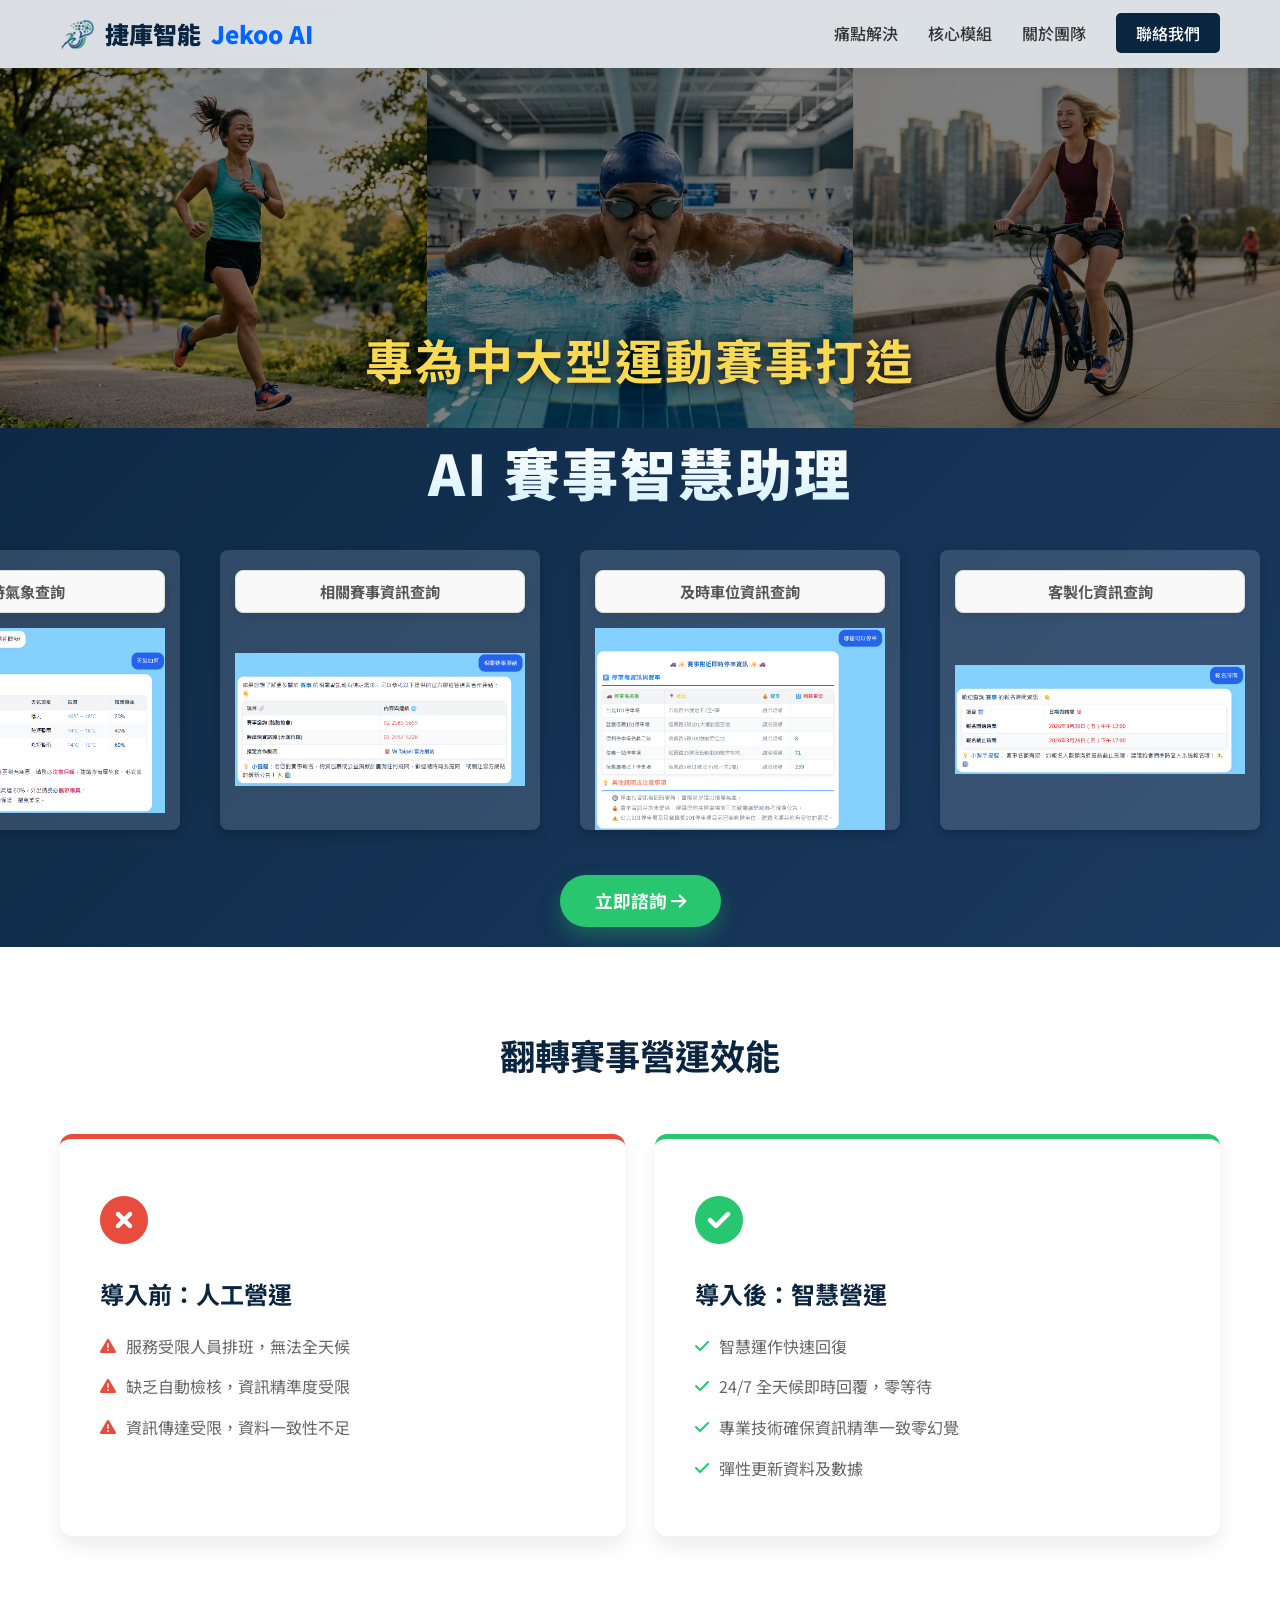
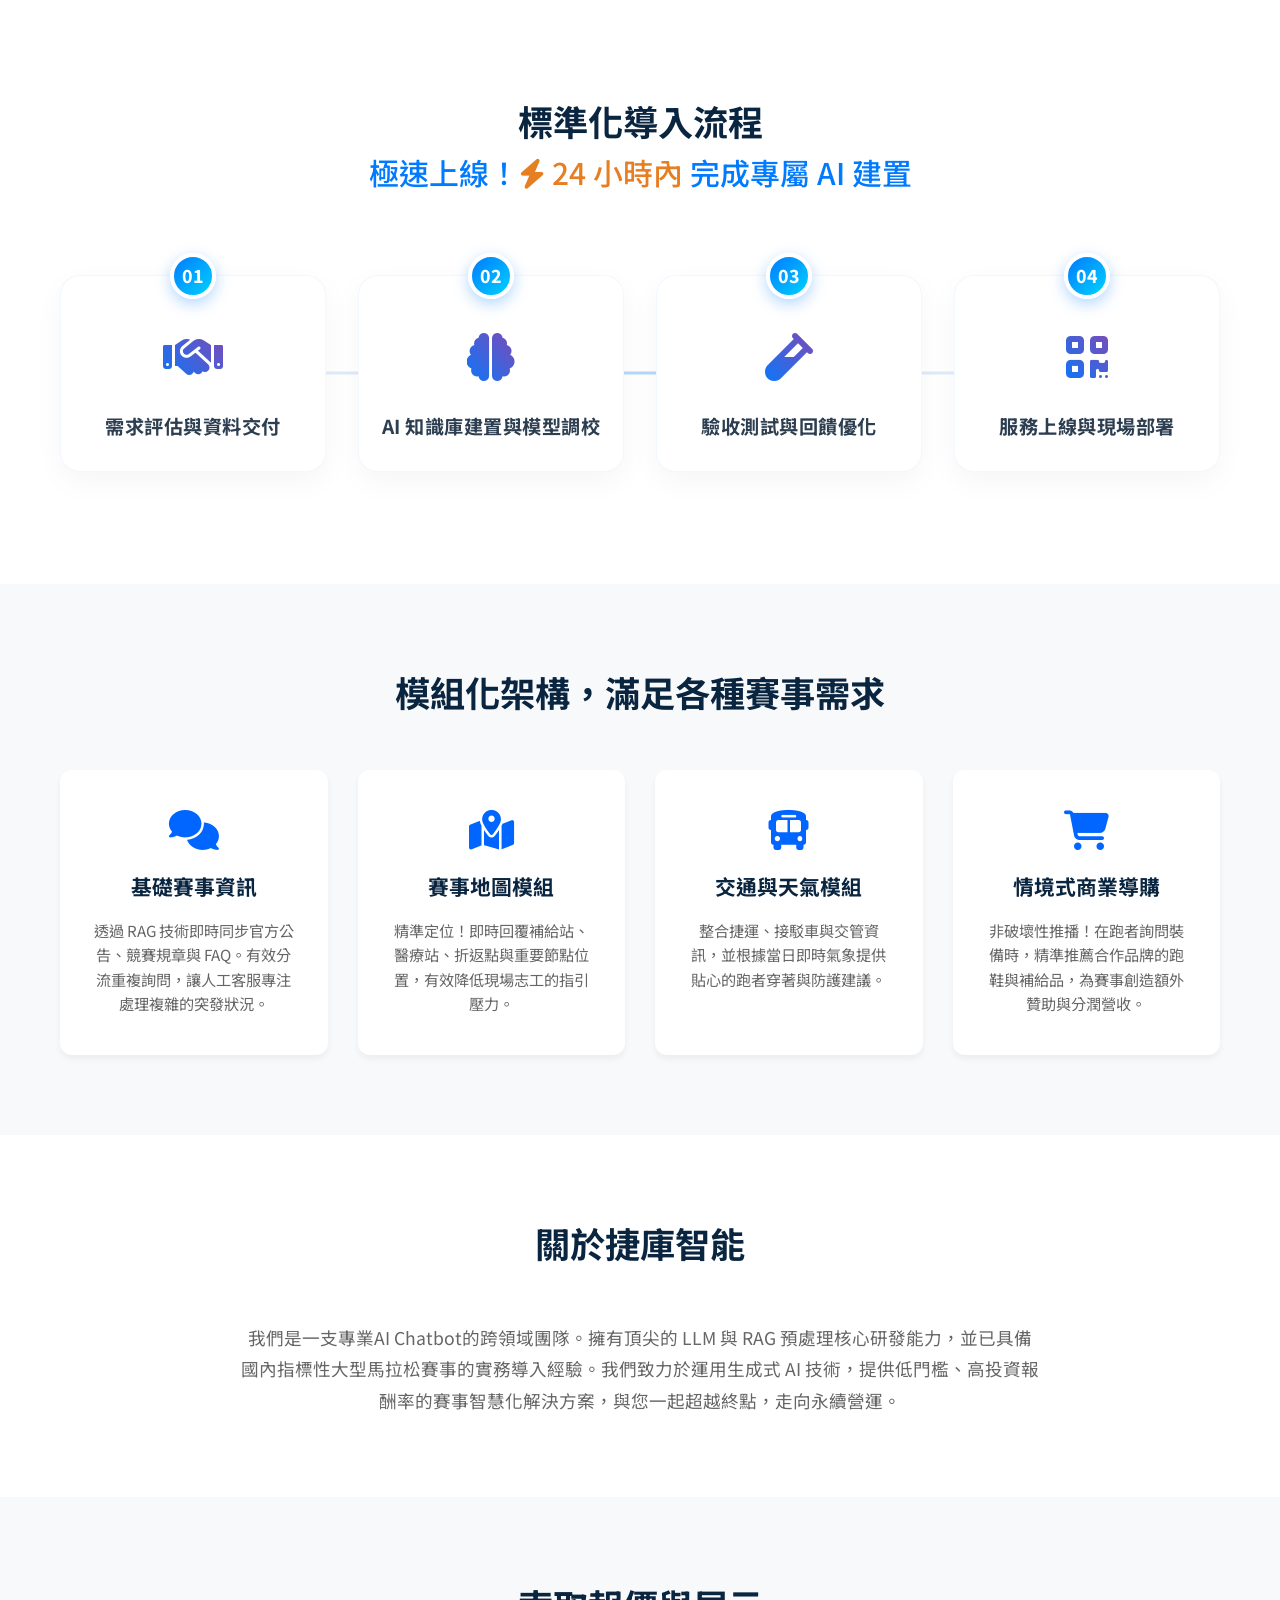
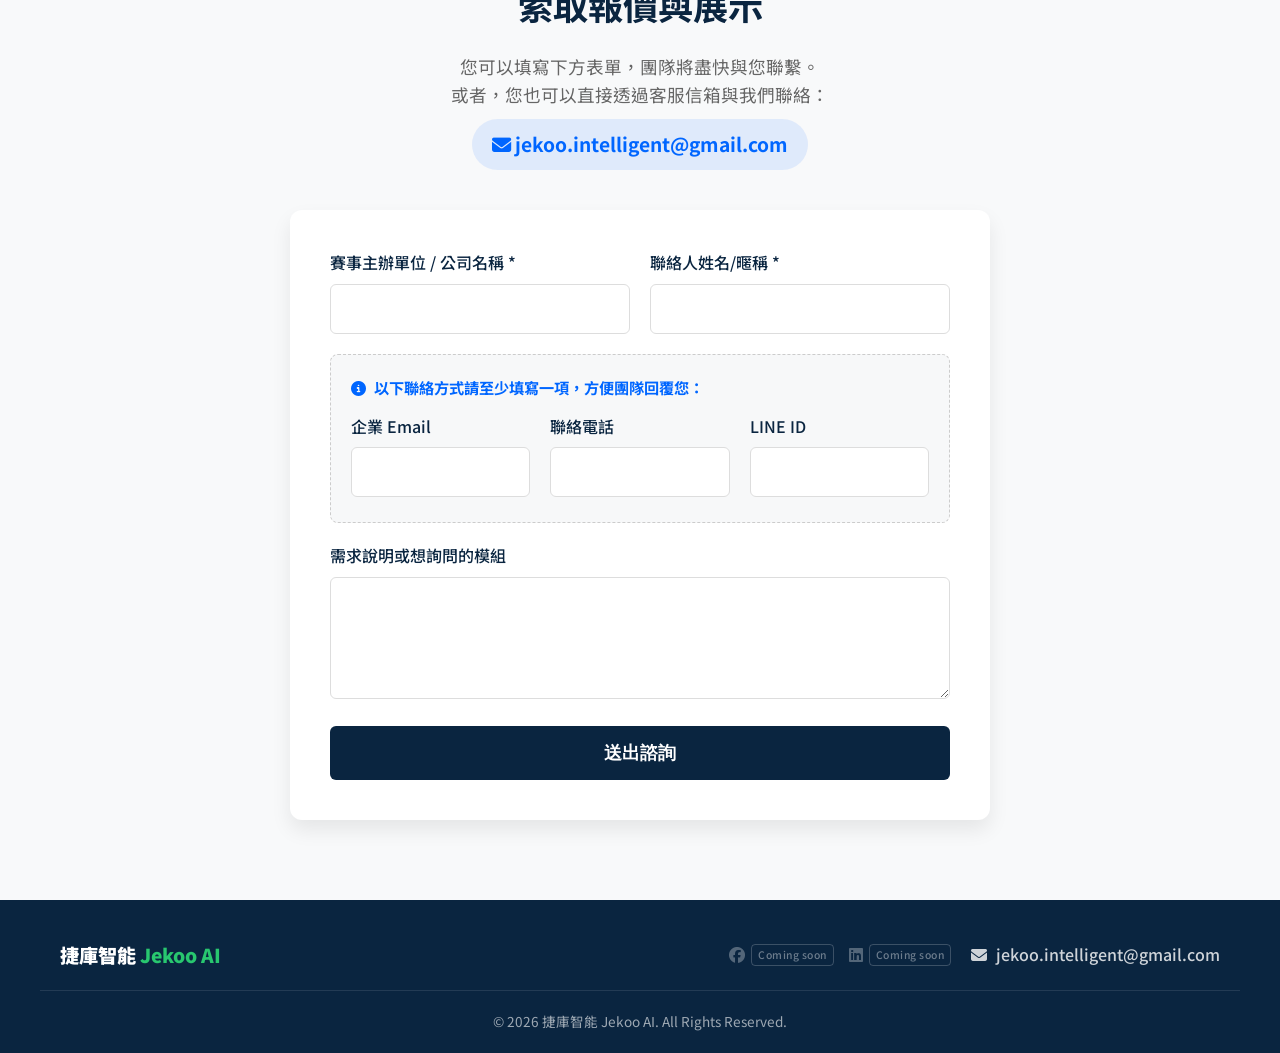
==== commit 66d7faf7: "敘述更改 導入前:人工營運的敘述修正  資訊傳達受限，資料一致性不足" ====
--- a/index.html
+++ b/index.html
@@ -91,7 +91,7 @@
                     <ul>
                         <li><i class="fas fa-exclamation-triangle"></i> 服務受限人員排班，無法全天候</li>
                         <li><i class="fas fa-exclamation-triangle"></i> 缺乏自動檢核，資訊精準度受限</li>
-                        <li><i class="fas fa-exclamation-triangle"></i> 系統架構固定，資料更新較費時</li>
+                        <li><i class="fas fa-exclamation-triangle"></i> 資訊傳達受限，資料一致性不足</li>
                     </ul>
                 </div>
                 <div class="solution-card after fade-in">
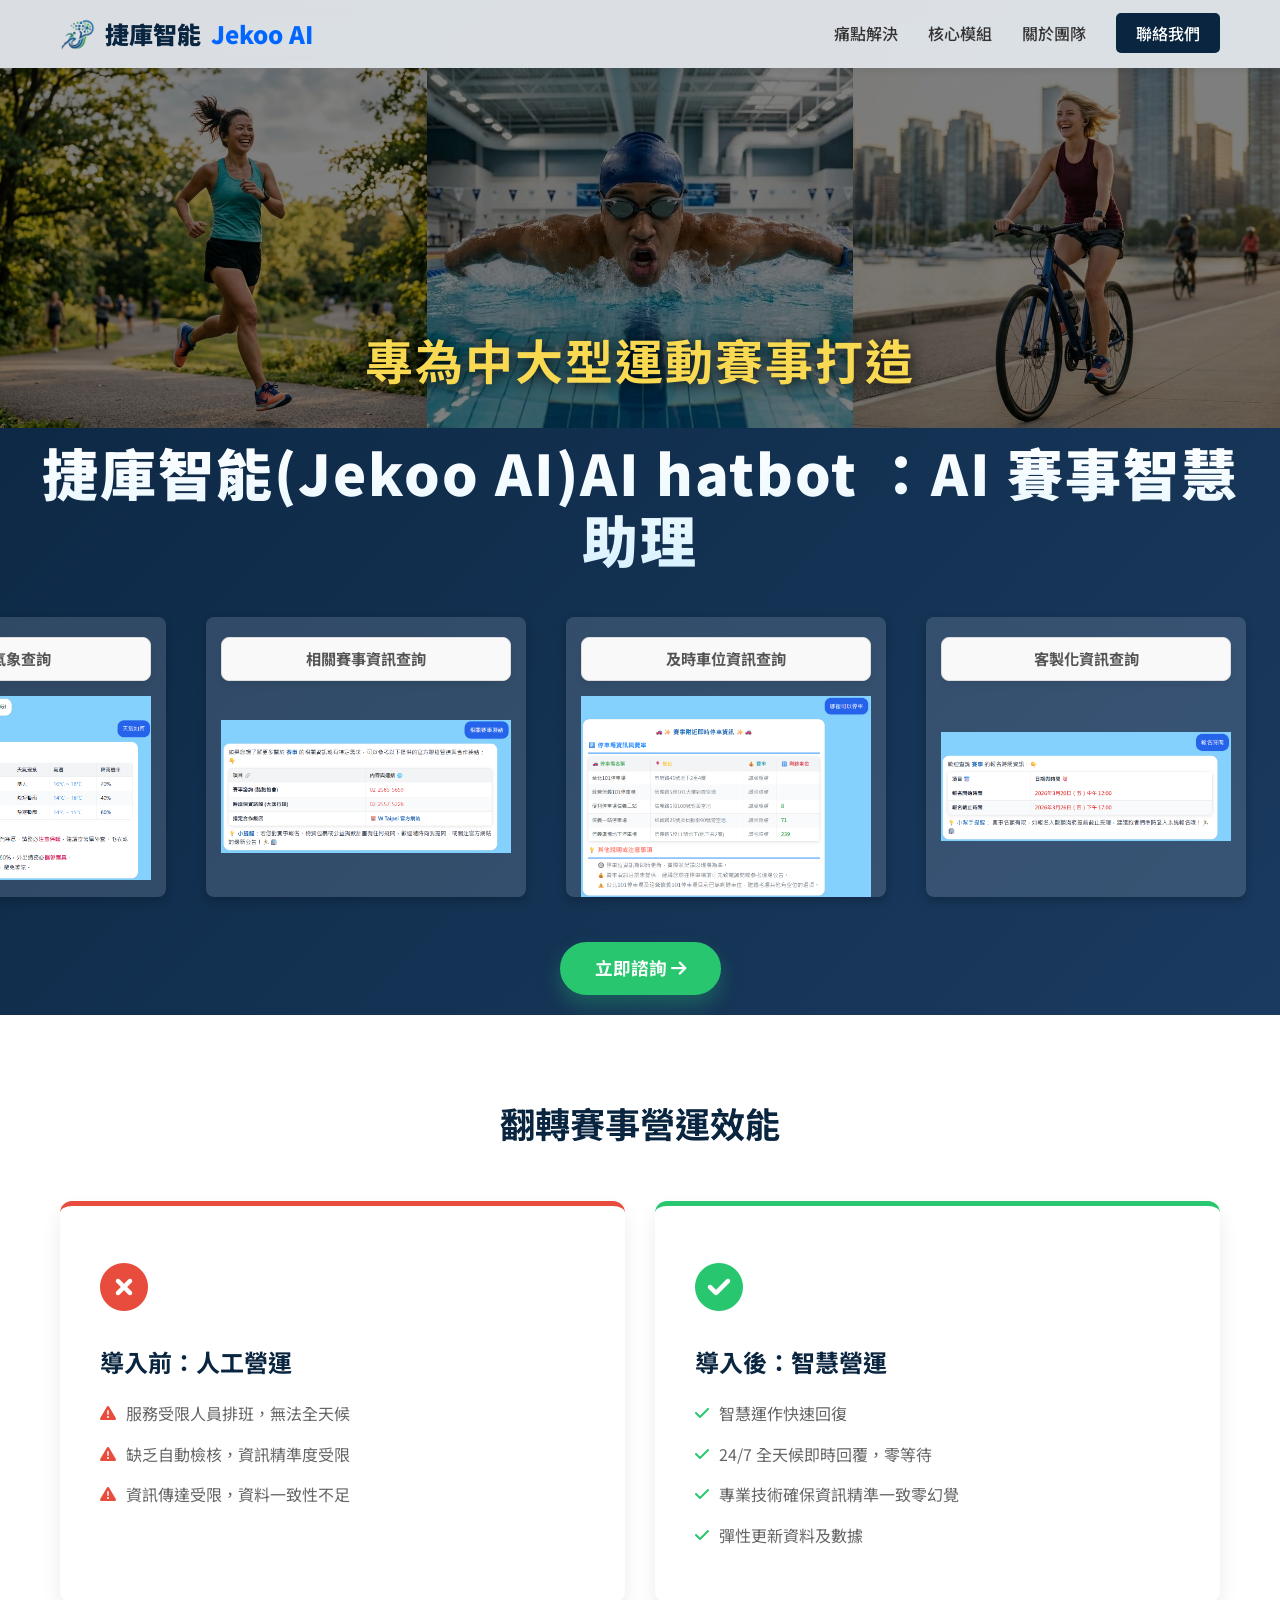
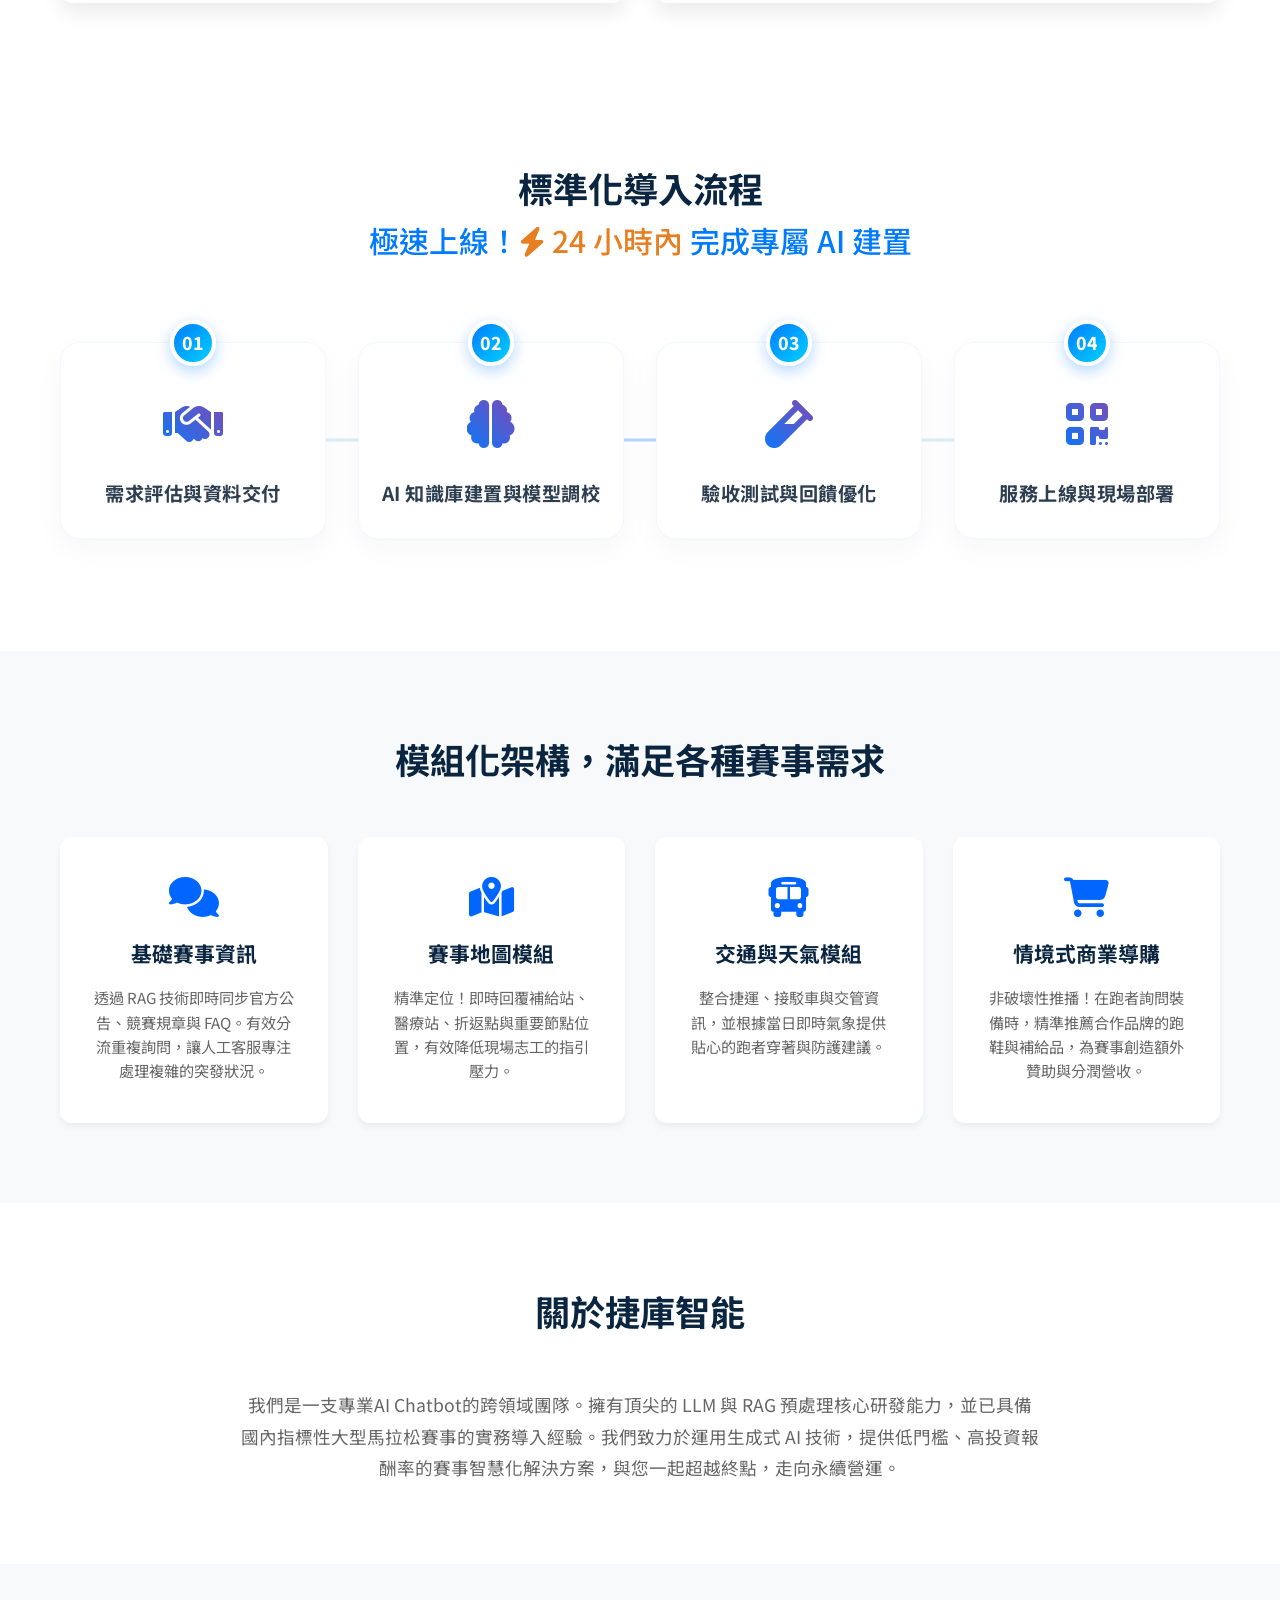
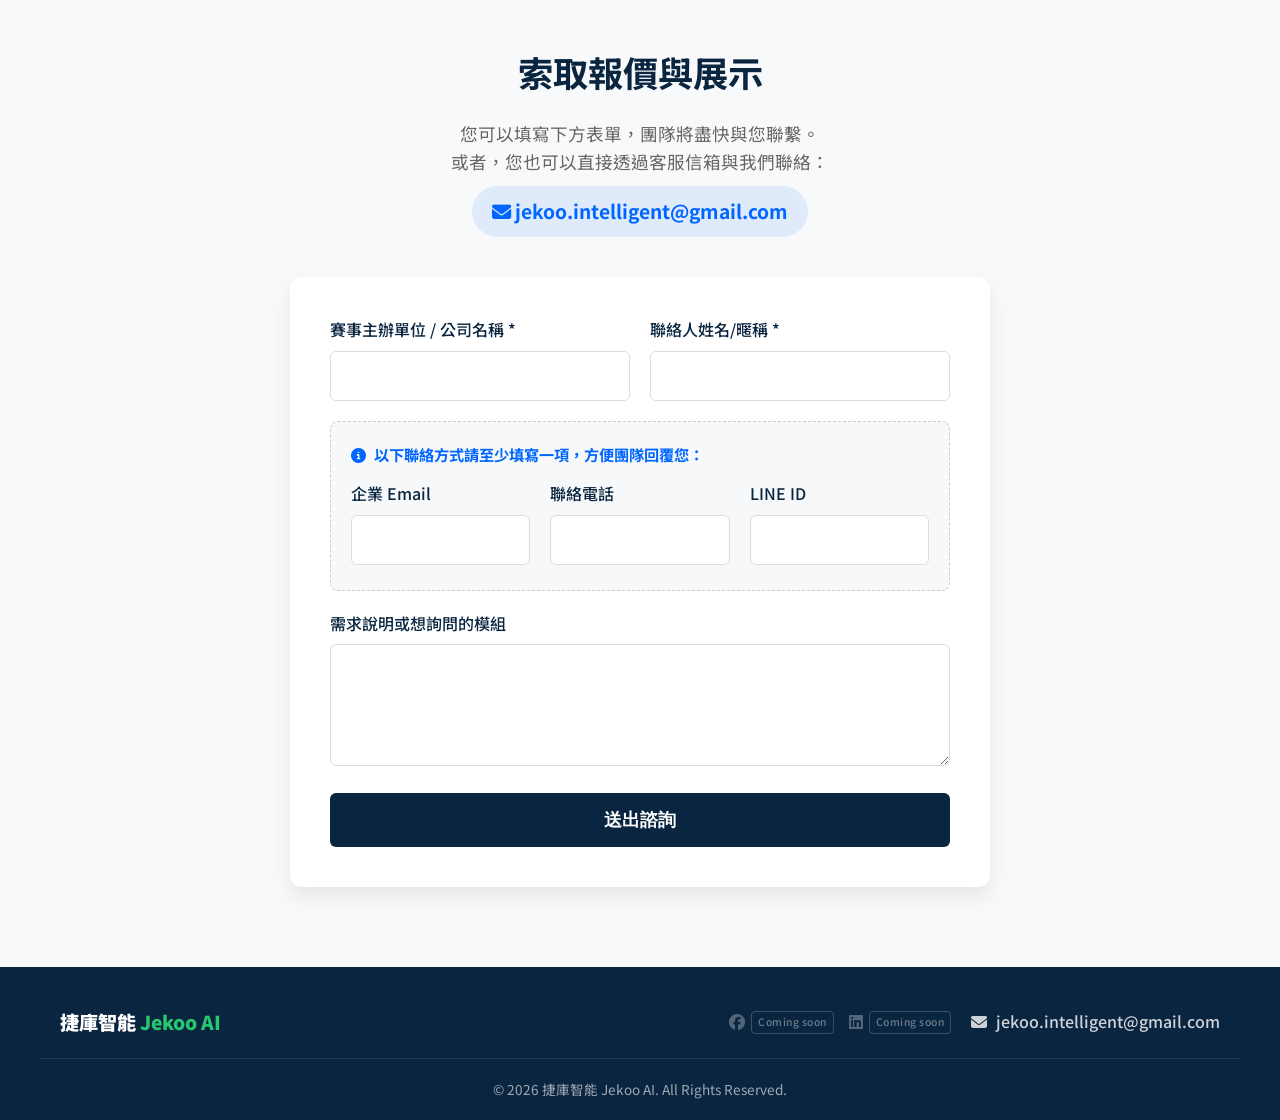
==== commit 7fb0457d: "希望潛在客戶搜尋「AI Chatbot」時更容易找到你們 這個方法更技術導向一些。我們依然將「捷庫智能」放進 <h1> 標籤中，但透過 CSS 的技巧，讓它對人類使用者「不可見」，但 Google 爬" ====
--- a/index.html
+++ b/index.html
@@ -45,7 +45,9 @@
 
         <div class="hero-content">
             <div class="hero-text-main fade-in" style="margin-top: -10px; margin-bottom: 10px;">
-                <h1 class="hero-title">AI 賽事智慧助理</h1>
+                <h1 class="hero-title">
+                <span class="visually-hidden">捷庫智能(Jekoo AI)AI <Cite></Cite>hatbot ：</span>AI 賽事智慧助理
+                </h1>
             </div>
             
             <div class="hero-gallery fade-in">
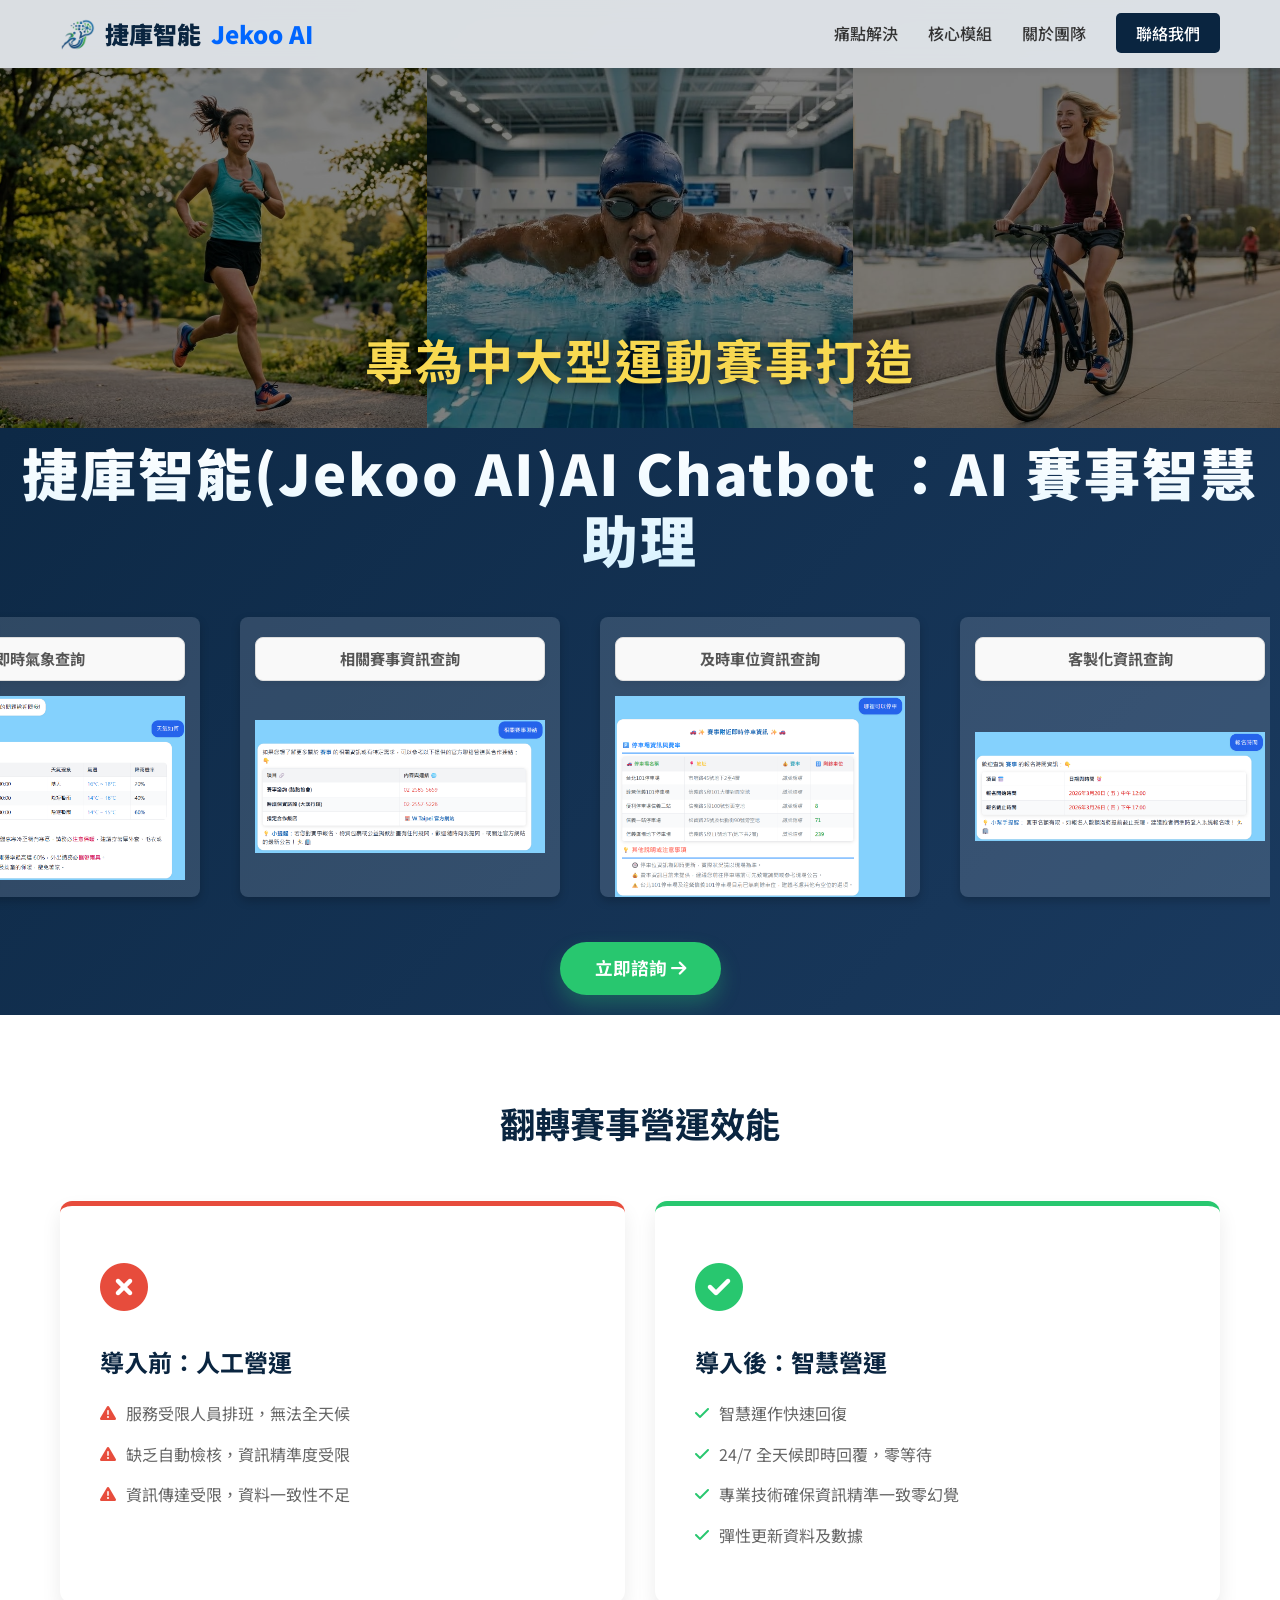
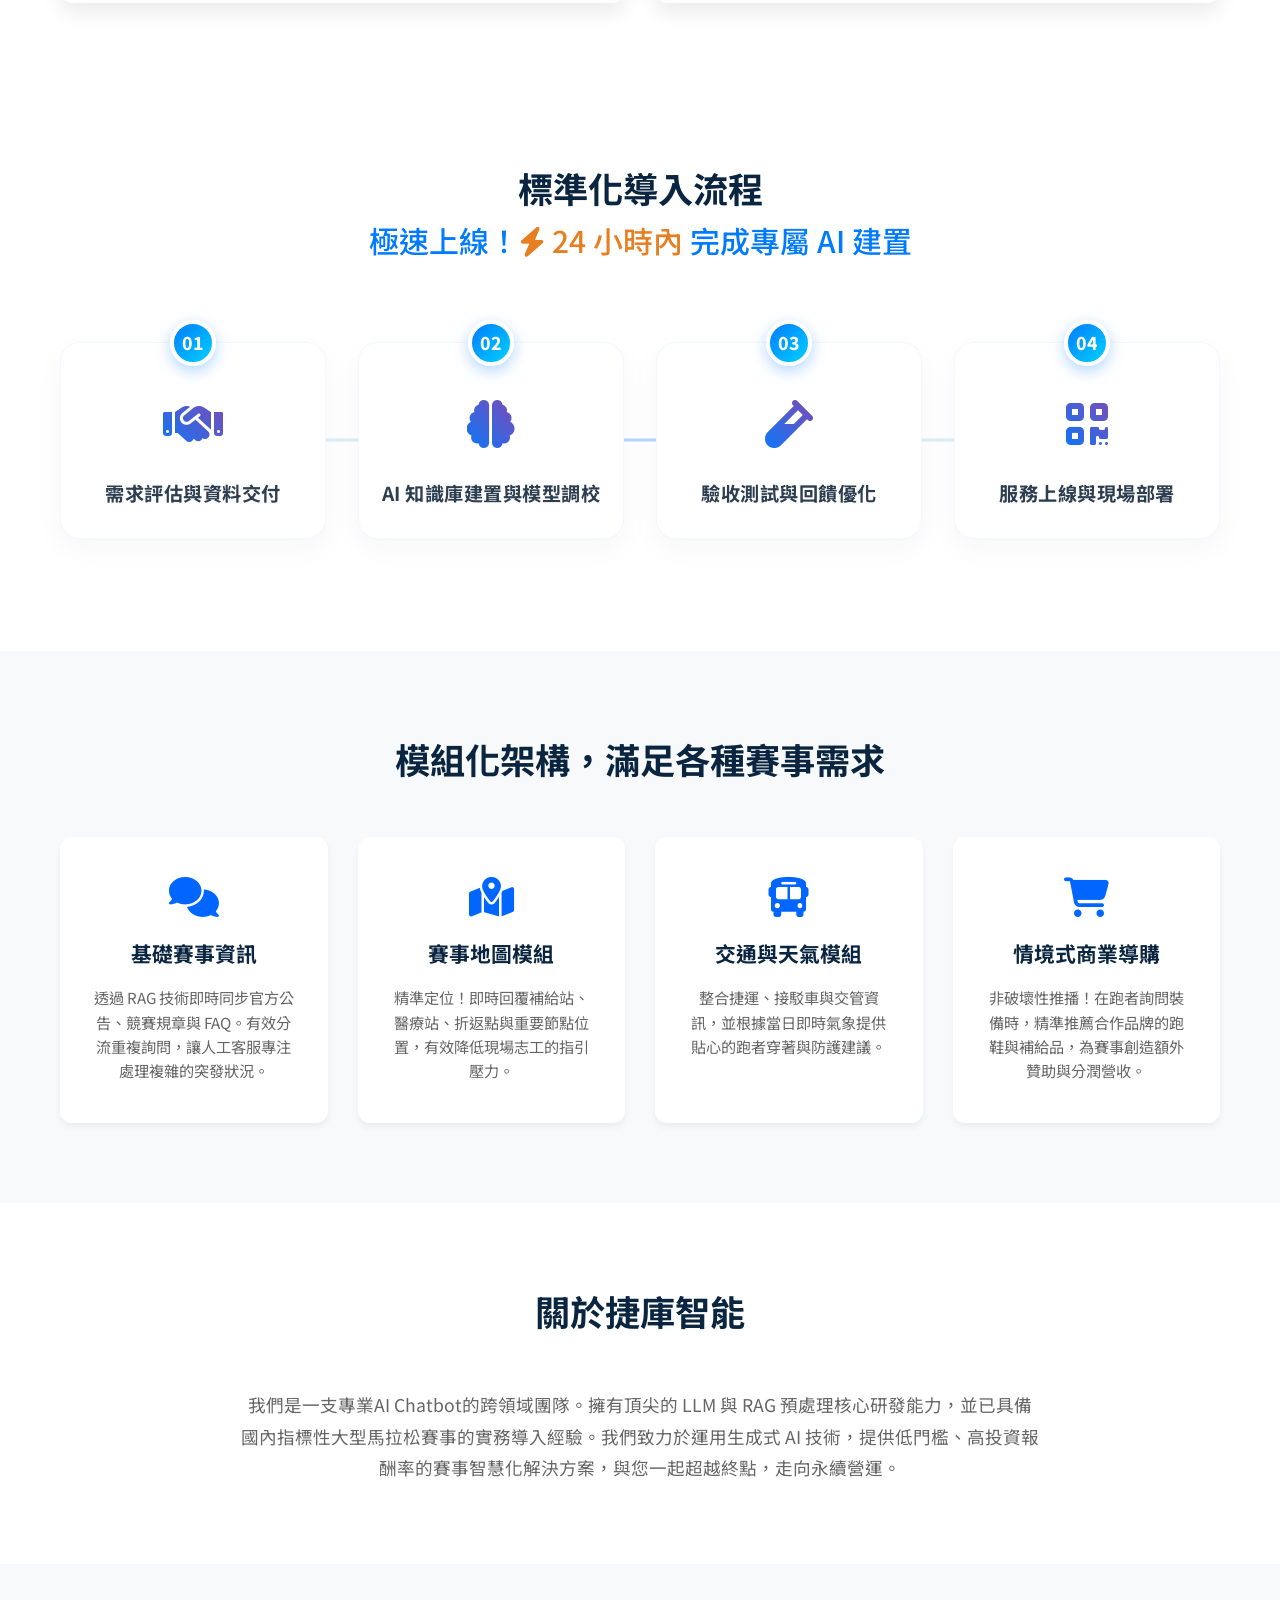
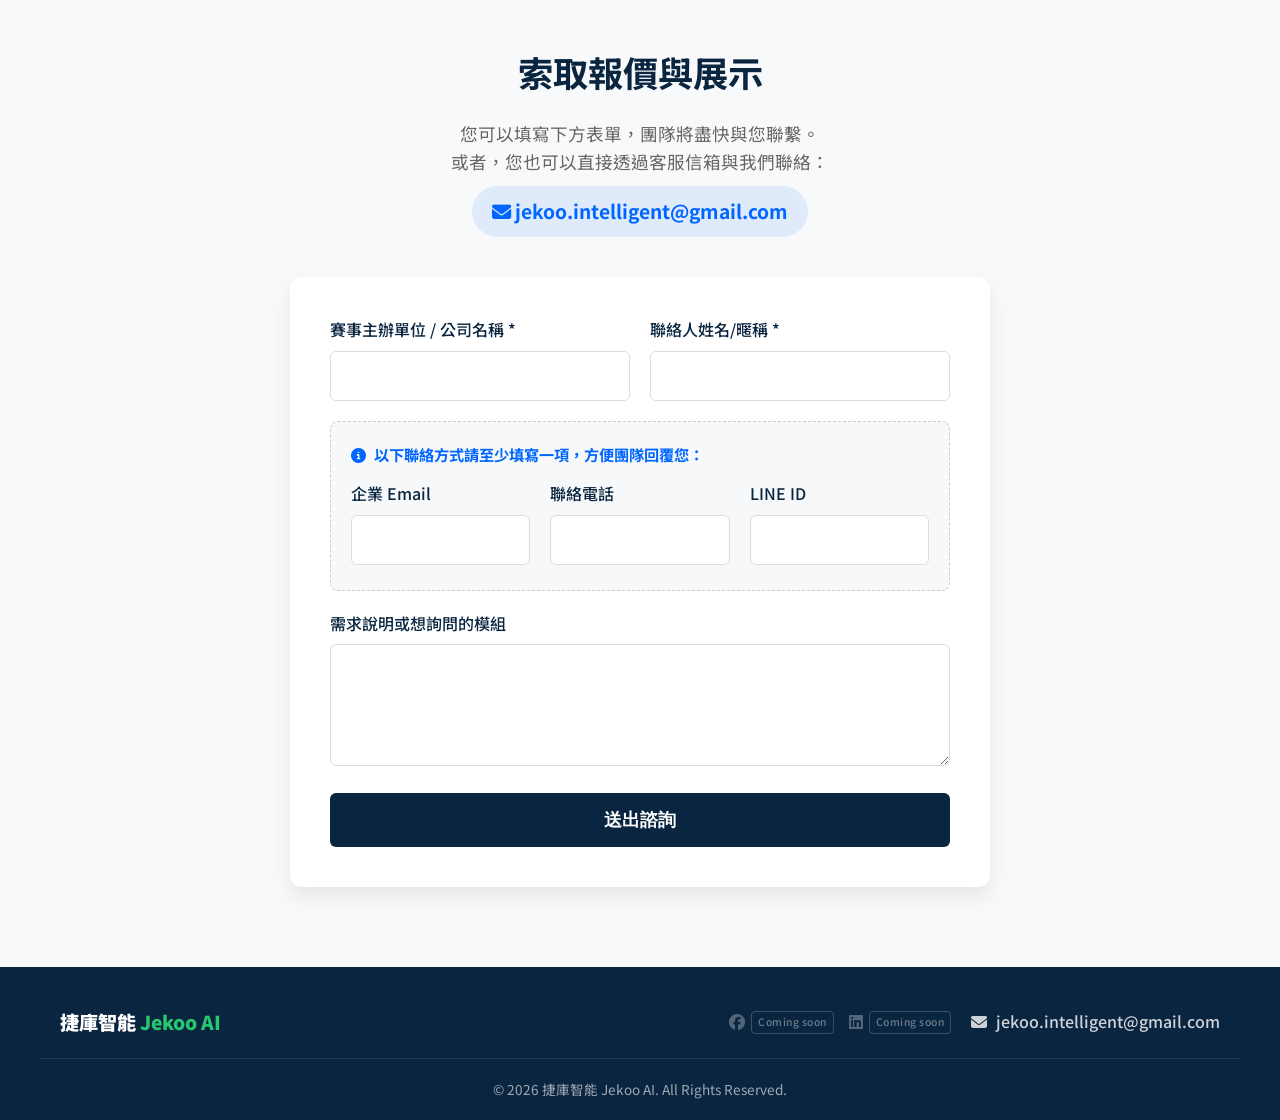
==== commit 28719282: "修正錯誤" ====
--- a/index.html
+++ b/index.html
@@ -46,7 +46,7 @@
         <div class="hero-content">
             <div class="hero-text-main fade-in" style="margin-top: -10px; margin-bottom: 10px;">
                 <h1 class="hero-title">
-                <span class="visually-hidden">捷庫智能(Jekoo AI)AI <Cite></Cite>hatbot ：</span>AI 賽事智慧助理
+                <span class="visually-hidden">捷庫智能(Jekoo AI)AI Chatbot ：</span>AI 賽事智慧助理
                 </h1>
             </div>
             
